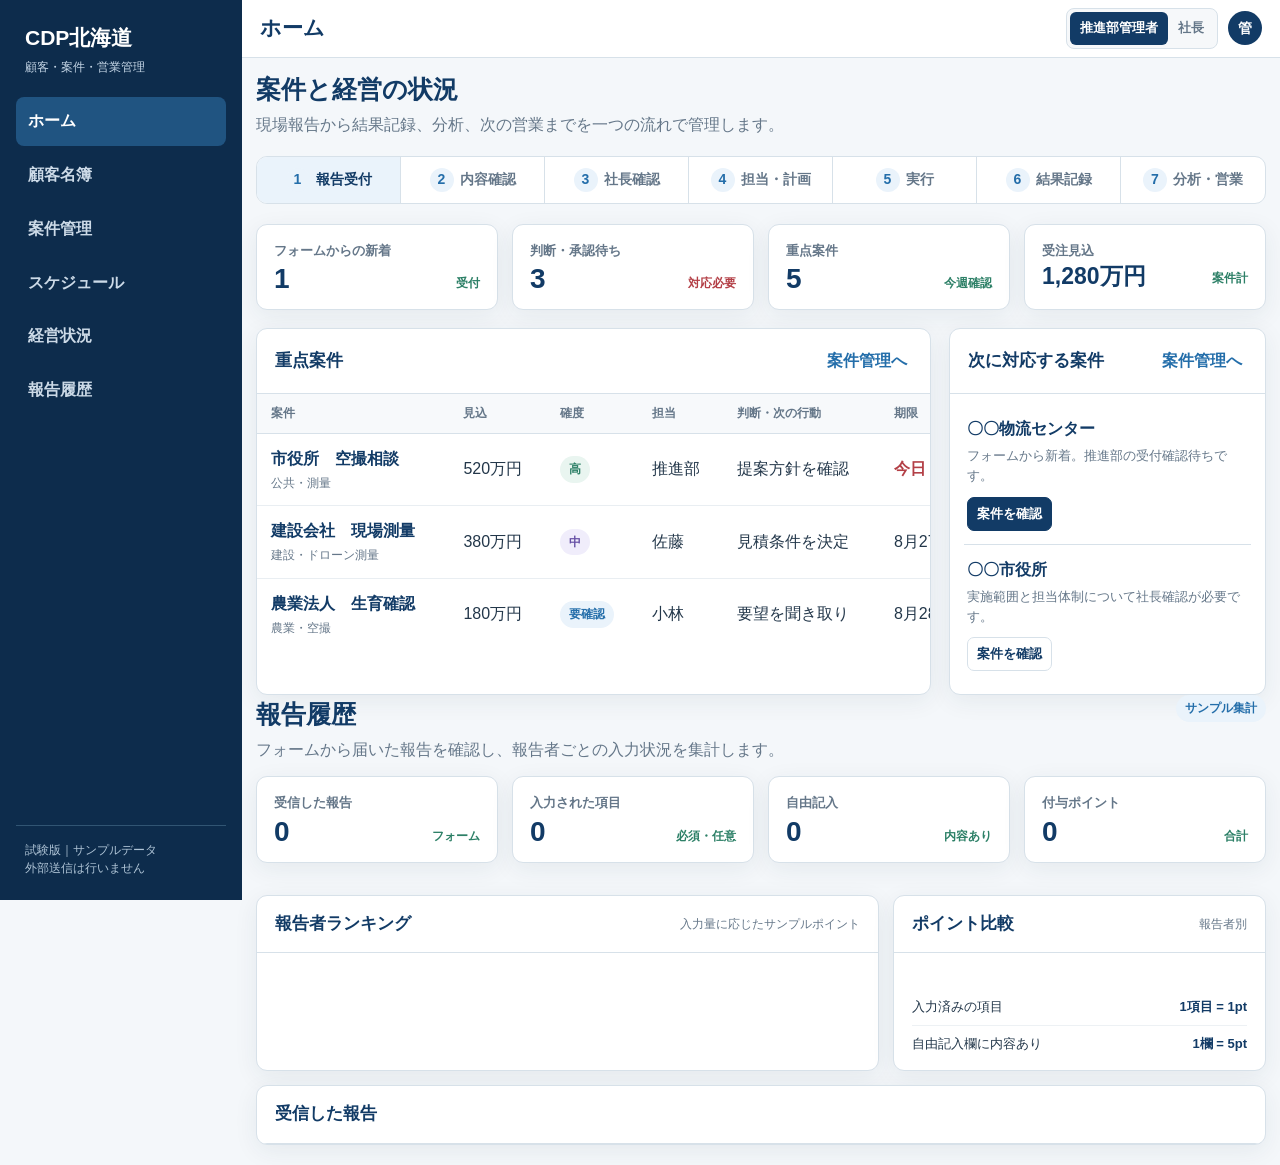
==== index.html @ beda1d7e "報告履歴にランキンググラフを追加" ====
<!doctype html>
<html lang="ja">
<head>
<meta charset="utf-8">
<meta name="viewport" content="width=device-width,initial-scale=1">
<title>CDP北海道｜顧客・案件管理</title>
<style>
:root{--navy:#123b66;--navy2:#0d2c4c;--blue:#246eaa;--blue-pale:#eaf3fb;--green:#2d8067;--green-pale:#e9f5f0;--gold:#a97919;--gold-pale:#fff6df;--red:#b33f46;--red-pale:#fff0f1;--ink:#23374a;--muted:#657789;--line:#d7e1e9;--bg:#f4f7fa;--white:#fff;--shadow:0 6px 24px rgba(25,53,77,.07)}
*{box-sizing:border-box}html{scroll-behavior:smooth}body{margin:0;background:var(--bg);color:var(--ink);font-family:"Yu Gothic UI","Yu Gothic",Meiryo,sans-serif;font-size:16px;line-height:1.55}button,input,textarea,select{font:inherit}button{cursor:pointer}
.app{min-height:100vh;display:grid;grid-template-columns:242px 1fr}.sidebar{background:var(--navy2);color:#fff;padding:22px 16px;display:flex;flex-direction:column;position:sticky;top:0;height:100vh}.logo{font-size:21px;font-weight:800;padding:0 9px 3px}.logo-sub{font-size:12px;color:#c7d8e8;padding:0 9px 21px}.side-action{border:0;background:#fff;color:var(--navy);border-radius:9px;padding:12px 10px;font-weight:800;margin-bottom:18px}.side-action:hover{background:#e9f3fb}.menu{display:grid;gap:5px}.menu button{border:0;background:transparent;color:#ccdae7;text-align:left;border-radius:8px;padding:12px 12px;font-weight:700}.menu button:hover,.menu button.active{background:#205481;color:#fff}.menu .count{float:right;background:#fff;color:var(--navy);border-radius:20px;min-width:23px;padding:1px 7px;text-align:center;font-size:12px}.side-foot{margin-top:auto;border-top:1px solid #315573;padding:15px 9px 0;color:#afc4d6;font-size:12px}
.main{min-width:0}.topbar{height:70px;background:#fff;border-bottom:1px solid var(--line);display:flex;align-items:center;justify-content:space-between;padding:0 28px;position:sticky;top:0;z-index:5}.top-title{font-size:21px;font-weight:800;color:var(--navy)}.user{display:flex;align-items:center;gap:10px;color:var(--muted);font-size:14px}.role-switch{display:flex;border:1px solid var(--line);border-radius:8px;padding:3px;background:#f6f8fa}.role-switch button{border:0;background:transparent;color:var(--muted);border-radius:6px;padding:6px 10px;font-size:13px;font-weight:800}.role-switch button.active{background:var(--navy);color:#fff}.avatar{width:34px;height:34px;border-radius:50%;background:var(--navy);color:#fff;display:grid;place-items:center;font-weight:800}.content{max-width:1320px;margin:0 auto;padding:24px 28px 48px}.screen{display:none}.screen.active{display:block}.lead{display:flex;align-items:flex-start;justify-content:space-between;gap:18px;margin-bottom:18px}.lead h1{margin:0 0 4px;font-size:25px;color:var(--navy)}.lead p{margin:0;color:var(--muted)}
.flow{display:grid;grid-template-columns:repeat(4,1fr);background:#fff;border:1px solid var(--line);border-radius:11px;overflow:hidden;margin-bottom:20px}.flow div{padding:11px 13px;text-align:center;border-right:1px solid var(--line);font-size:14px;font-weight:800;color:var(--muted)}.flow div:last-child{border:0}.flow b{display:inline-grid;place-items:center;width:24px;height:24px;border-radius:50%;background:var(--blue-pale);color:var(--blue);margin-right:6px}.flow .now{background:var(--blue-pale);color:var(--navy)}
.kpis{display:grid;grid-template-columns:repeat(4,1fr);gap:14px;margin-bottom:18px}.kpi{background:#fff;border:1px solid var(--line);border-radius:11px;padding:16px 17px;box-shadow:var(--shadow)}.kpi-label{font-size:13px;color:var(--muted);font-weight:700}.kpi-value{display:flex;align-items:end;justify-content:space-between;margin-top:4px}.kpi strong{font-size:28px;color:var(--navy);line-height:1}.kpi small{font-size:12px;color:var(--green);font-weight:700}.kpi.alert small{color:var(--red)}
.grid-main{display:grid;grid-template-columns:minmax(0,1.7fr) minmax(310px,.8fr);gap:18px}.panel{background:#fff;border:1px solid var(--line);border-radius:11px;box-shadow:var(--shadow);overflow:hidden}.panel-head{padding:15px 18px;border-bottom:1px solid var(--line);display:flex;align-items:center;justify-content:space-between;gap:12px}.panel-head h2{font-size:17px;margin:0;color:var(--navy)}.link-btn{border:0;background:transparent;color:var(--blue);font-weight:800;padding:5px}.table-wrap{overflow:auto}.data-table{width:100%;border-collapse:collapse;min-width:720px}.data-table th{background:#f7f9fb;color:var(--muted);font-size:12px;text-align:left;padding:10px 14px;border-bottom:1px solid var(--line);white-space:nowrap}.data-table td{padding:13px 14px;border-bottom:1px solid #e9eef2;vertical-align:middle}.data-table tr:last-child td{border:0}.data-table tbody tr:hover{background:#f9fbfd}.name{font-weight:800;color:var(--navy)}.subtext{font-size:12px;color:var(--muted);margin-top:2px}.status{display:inline-flex;align-items:center;border-radius:20px;padding:4px 9px;font-size:12px;font-weight:800;white-space:nowrap}.s-new{background:var(--blue-pale);color:var(--blue)}.s-check{background:var(--gold-pale);color:var(--gold)}.s-proposal{background:var(--green-pale);color:var(--green)}.s-quote{background:#f0edfb;color:#6650a5}.s-after{background:var(--green-pale);color:var(--green)}.due{color:var(--red);font-weight:800}
.review-list{padding:10px 14px}.review-card{padding:13px 3px;border-bottom:1px solid var(--line)}.review-card:last-child{border:0}.review-title{font-weight:800;color:var(--navy)}.review-text{font-size:13px;color:var(--muted);margin:4px 0 10px}.review-actions{display:flex;gap:7px;flex-wrap:wrap}.btn{border:1px solid var(--line);background:#fff;color:var(--navy);border-radius:7px;padding:8px 12px;font-weight:800}.btn:hover{background:#f2f6f9}.btn.primary{background:var(--navy);color:#fff;border-color:var(--navy)}.btn.primary:hover{background:#0d2d4e}.btn.green{background:var(--green);color:#fff;border-color:var(--green)}.btn.small{padding:6px 9px;font-size:13px}.btn.danger{color:var(--red);border-color:#e7c5c8}.wide-btn{width:100%;margin-top:12px;padding:12px}
.form-card{max-width:900px;background:#fff;border:1px solid var(--line);border-radius:12px;box-shadow:var(--shadow);padding:22px}.form-grid{display:grid;grid-template-columns:1fr 1fr;gap:16px 18px}.field{min-width:0}.field.full{grid-column:1/-1}.field label{display:block;font-weight:800;color:var(--navy);margin-bottom:6px}.required{font-size:12px;color:var(--red);margin-left:5px}.field input,.field textarea,.field select{width:100%;border:1.5px solid #cbd8e2;border-radius:8px;background:#fff;padding:11px 12px;color:var(--ink)}.field input:focus,.field textarea:focus,.field select:focus{outline:3px solid #dcecf9;border-color:var(--blue)}.field textarea{min-height:115px;resize:vertical}.help{font-size:12px;color:var(--muted);margin-top:4px}.form-actions{display:flex;justify-content:flex-end;gap:10px;border-top:1px solid var(--line);padding-top:18px;margin-top:20px}
.filterbar{display:flex;align-items:center;gap:8px;flex-wrap:wrap;margin-bottom:14px}.filter{border:1px solid var(--line);background:#fff;border-radius:20px;padding:7px 12px;color:var(--muted);font-weight:700}.filter.active{background:var(--navy);border-color:var(--navy);color:#fff}.search{margin-left:auto;min-width:250px;border:1px solid var(--line);border-radius:8px;padding:9px 12px;background:#fff}
.directory-tools{display:grid;grid-template-columns:minmax(260px,1fr) 170px 170px;gap:10px;margin-bottom:14px}.directory-tools input,.directory-tools select{width:100%;border:1px solid var(--line);border-radius:8px;padding:10px 12px;background:#fff;color:var(--ink)}.directory-table{min-width:980px}.customer-link{border:0;background:transparent;color:var(--navy);font-weight:800;padding:0;text-align:left}.customer-link:hover{text-decoration:underline;color:var(--blue)}.rank{display:inline-grid;place-items:center;min-width:34px;border-radius:18px;padding:4px 9px;font-size:12px;font-weight:800}.rank-s{background:#e8eef9;color:#274f8a}.rank-a{background:var(--gold-pale);color:var(--gold)}.rank-b{background:var(--green-pale);color:var(--green)}.rank-dormant{background:var(--red-pale);color:var(--red)}.customer-detail{margin-top:18px}.detail-head{padding:17px 18px;border-bottom:1px solid var(--line);display:flex;align-items:flex-start;justify-content:space-between;gap:16px}.detail-head h2{margin:0;color:var(--navy);font-size:20px}.detail-head p{margin:4px 0 0;color:var(--muted);font-size:13px}.detail-body{padding:18px}.detail-metrics{display:grid;grid-template-columns:repeat(4,1fr);gap:10px;margin-bottom:16px}.detail-metrics[hidden]{display:none!important}.detail-metric{border:1px solid var(--line);border-radius:9px;padding:12px;background:#fbfcfd}.detail-metric span{display:block;color:var(--muted);font-size:12px;font-weight:700}.detail-metric strong{display:block;color:var(--navy);font-size:20px;margin-top:3px}.detail-grid{display:grid;grid-template-columns:1fr 1fr;gap:14px}.info-card{border:1px solid var(--line);border-radius:9px;padding:15px}.info-card h3{font-size:15px;color:var(--navy);margin:0 0 10px}.info-list{display:grid;grid-template-columns:100px 1fr;gap:6px 10px;margin:0;font-size:13px}.info-list dt{color:var(--muted)}.info-list dd{margin:0;font-weight:700}.tag-list{display:flex;gap:6px;flex-wrap:wrap}.tag{display:inline-block;background:var(--blue-pale);color:var(--blue);border-radius:18px;padding:5px 9px;font-size:12px;font-weight:800}.next-proposal{background:var(--gold-pale);border-color:#ecd69b}.next-proposal strong{display:block;color:var(--gold);margin-bottom:5px}.history-list{display:grid;gap:8px}.history-item{display:grid;grid-template-columns:82px 1fr auto;gap:10px;border-bottom:1px solid #e9eef2;padding-bottom:7px;font-size:13px}.history-item:last-child{border:0;padding-bottom:0}.history-item time{color:var(--muted)}.history-item b{color:var(--navy)}.directory-empty{display:none;padding:24px;text-align:center;color:var(--muted)}
.review-page{display:grid;gap:14px;max-width:1000px}.approval{background:#fff;border:1px solid var(--line);border-radius:11px;box-shadow:var(--shadow);padding:18px;display:grid;grid-template-columns:1fr auto;gap:14px}.approval h3{margin:0;color:var(--navy);font-size:18px}.approval dl{display:grid;grid-template-columns:100px 1fr;margin:12px 0 0;font-size:14px}.approval dt{color:var(--muted);padding:4px 0}.approval dd{margin:0;padding:4px 0}.approval .review-actions{align-self:center;max-width:260px;justify-content:flex-end}
.pipeline{padding:18px}.bar-row{display:grid;grid-template-columns:92px 1fr 90px;align-items:center;gap:12px;margin:12px 0}.bar-label{font-weight:800;color:var(--navy)}.bar-track{height:14px;border-radius:8px;background:#e9eef2;overflow:hidden}.bar-fill{height:100%;border-radius:8px;background:var(--blue)}.bar-fill.green{background:var(--green)}.bar-fill.gold{background:var(--gold)}.bar-value{text-align:right;font-weight:800;color:var(--navy)}.decision-note{background:var(--gold-pale);border-left:5px solid var(--gold);padding:13px 15px;margin-bottom:14px;border-radius:7px}.empty{padding:32px;text-align:center;color:var(--muted)}.toast{position:fixed;left:50%;bottom:26px;transform:translateX(-50%);background:var(--navy2);color:#fff;padding:11px 18px;border-radius:8px;box-shadow:0 8px 25px #0003;display:none;z-index:20}.toast.show{display:block}.mobile-head{display:none}
@media(max-width:980px){.app{display:block;min-height:100vh}.sidebar{position:static;height:auto;min-height:0;padding:12px 14px;display:block}.logo{padding:0 3px 8px}.logo-sub,.side-foot{display:none}.sidebar .side-action{display:none}.menu{grid-template-columns:repeat(7,1fr);gap:4px}.menu button{text-align:center;padding:9px 4px;font-size:13px}.menu .count{display:none}.topbar{top:0}.grid-main{grid-template-columns:1fr}.kpis{grid-template-columns:repeat(2,1fr)}.approval{grid-template-columns:1fr}.approval .review-actions{justify-content:flex-start;max-width:none}.directory-tools{grid-template-columns:1fr 150px 150px}.detail-grid{grid-template-columns:1fr}.detail-metrics{grid-template-columns:repeat(2,1fr)}}
@media(max-width:640px){body{font-size:15px}.topbar{height:58px;padding:0 14px}.top-title{font-size:18px}.user span{display:none}.content{padding:16px 12px 34px}.lead{display:block}.lead h1{font-size:22px}.lead .btn{margin-top:10px}.flow{grid-template-columns:repeat(2,1fr)}.flow div:nth-child(2){border-right:0}.flow div:nth-child(-n+2){border-bottom:1px solid var(--line)}.kpis{gap:9px}.kpi{padding:13px}.kpi strong{font-size:23px}.form-grid{grid-template-columns:1fr}.field.full{grid-column:auto}.form-card{padding:16px}.form-actions{justify-content:stretch}.form-actions .btn{flex:1}.filterbar{align-items:stretch}.search{margin-left:0;min-width:100%;order:-1}.menu{grid-template-columns:repeat(3,1fr);padding-bottom:3px}.menu-label{font-size:0}.menu-label::after{content:attr(data-short);font-size:13px}.approval dl{grid-template-columns:82px 1fr}.review-actions .btn{flex:1}.panel-head{padding:13px}.hide-mobile{display:none}.directory-tools{grid-template-columns:1fr}.detail-metrics{grid-template-columns:1fr 1fr}.detail-head{display:block}.detail-head .rank{margin-top:9px}.history-item{grid-template-columns:72px 1fr}.history-item b{grid-column:2}.info-list{grid-template-columns:82px 1fr}}
.detail-scope{margin:0 0 14px;padding:10px 12px;border-radius:8px;background:var(--blue-pale);color:var(--navy);font-size:13px;font-weight:700}.info-card.full{grid-column:1/-1}.service-sales{display:grid;grid-template-columns:repeat(4,1fr);gap:8px}.service-sale{border:1px solid var(--line);border-radius:7px;padding:9px;background:#fbfcfd}.service-sale span{display:block;color:var(--muted);font-size:11px}.service-sale b{display:block;color:var(--navy);margin-top:2px}.plain-list{margin:0;padding-left:20px}.plain-list li{margin:5px 0}.alert-list{display:grid;gap:7px}.alert-item{border-left:4px solid var(--gold);background:var(--gold-pale);padding:8px 10px;border-radius:5px;font-size:13px}.sales-point-list{display:grid;grid-template-columns:repeat(3,minmax(0,1fr));gap:8px}.sales-point{min-width:0;border-left:4px solid var(--blue);border-radius:7px;background:var(--blue-pale);padding:9px 10px}.sales-point span{display:block;color:var(--blue);font-size:11px;font-weight:800;margin-bottom:3px}.sales-point b{display:block;color:var(--navy);font-size:13px;line-height:1.5}.unproposed .tag{background:var(--gold-pale);color:var(--gold)}.coverage-grid{display:grid;gap:11px}.coverage-row{display:grid;grid-template-columns:110px 1fr;gap:10px;align-items:start}.coverage-label{color:var(--navy);font-size:13px;font-weight:800}.coverage-items{display:flex;gap:6px;flex-wrap:wrap}.coverage-items .tag.open{background:#f1f3f5;color:var(--muted)}
.directory-workspace{display:grid;grid-template-columns:350px minmax(0,1fr);gap:16px;align-items:start}.directory-master,.directory-detail{position:sticky;top:86px;max-height:calc(100vh - 110px);overflow:auto}.directory-master{padding:14px}.directory-master .directory-tools{grid-template-columns:1fr;margin:0 0 12px}.customer-list{display:grid;gap:3px}.customer-card{width:100%;display:flex;align-items:center;justify-content:space-between;gap:10px;min-height:40px;border:0;border-bottom:1px solid var(--line);border-radius:5px;background:#fff;padding:7px 9px;text-align:left;color:var(--ink)}.customer-card:hover{background:#f8fbfd}.customer-card.active{border-left:4px solid var(--blue);background:var(--blue-pale);padding:7px 9px 7px 7px}.customer-card-name{min-width:0;overflow:hidden;text-overflow:ellipsis;white-space:nowrap;font-weight:800;color:var(--navy)}.customer-card .rank{flex:none}.directory-pager{position:sticky;bottom:-14px;background:#fff;border-top:1px solid var(--line);margin:10px -14px -14px;padding:10px 14px;display:flex;align-items:center;justify-content:center;gap:9px}.directory-pager button{border:1px solid var(--line);background:#fff;color:var(--navy);border-radius:6px;padding:5px 9px;font-weight:800}.directory-pager button:disabled{opacity:.4;cursor:default}.directory-page-info{font-size:12px;color:var(--muted);font-weight:700;white-space:nowrap}.directory-detail.customer-detail{margin-top:0}.detail-tabs{display:flex;gap:4px;padding:10px 14px;border-bottom:1px solid var(--line);background:#f7f9fb;overflow-x:auto;position:sticky;top:0;z-index:2}.detail-tab{border:1px solid transparent;background:transparent;color:var(--muted);border-radius:7px;padding:7px 10px;font-size:13px;font-weight:800;white-space:nowrap}.detail-tab:hover{background:#fff}.detail-tab.active{background:var(--navy);color:#fff}.detail-panel{display:none}.detail-panel.active{display:block}.back-list{display:none;border:0;background:var(--blue-pale);color:var(--navy);border-radius:7px;padding:8px 11px;font-weight:800;margin:12px 14px 0}
.content{max-width:none;padding:12px 14px 20px}.topbar{height:58px;padding:0 18px}.directory-workspace{grid-template-columns:280px minmax(0,1fr);gap:10px}.directory-master,.directory-detail{top:68px;max-height:calc(100vh - 80px)}.directory-master{padding:10px}.directory-master .directory-tools{gap:6px;margin-bottom:8px}.directory-master .directory-tools input,.directory-master .directory-tools select{padding:8px 9px}.customer-card{min-height:34px;padding:5px 8px}.customer-card.active{padding:5px 8px 5px 6px}.directory-pager{bottom:-10px;margin:8px -10px -10px;padding:7px 10px}.directory-detail .detail-head{padding:10px 14px}.directory-detail .detail-tabs{padding:7px 10px}.directory-detail .detail-body{padding:10px}.directory-detail .detail-metrics{gap:7px;margin-bottom:9px}.directory-detail .detail-metric{padding:8px 10px}.directory-detail .detail-metric strong{font-size:18px}.directory-detail .info-card{padding:11px}.directory-detail .info-card h3{margin-bottom:7px}.directory-detail [data-detail-panel="basic"] .info-list,.directory-detail [data-detail-panel="relations"] .info-list,.directory-detail [data-detail-panel="follow"] .info-list{grid-template-columns:88px minmax(130px,1fr) 88px minmax(130px,1fr);gap:5px 9px}
.case-info-card{margin-top:8px;padding:0!important;overflow:hidden}.case-info-card>h3{margin:0!important;padding:8px 10px;border-bottom:1px solid var(--line);display:flex;align-items:center;gap:7px;flex-wrap:wrap}.case-source{font-size:10px;color:var(--blue);background:var(--blue-pale);border-radius:14px;padding:2px 7px;white-space:nowrap}.case-entry-list{display:grid}.case-entry{padding:9px 10px;border-bottom:1px solid var(--line)}.case-entry:last-child{border-bottom:0}.case-entry-head{display:flex;align-items:center;gap:7px;flex-wrap:wrap;margin-bottom:6px}.case-entry-number{font-weight:800;color:var(--navy);white-space:nowrap}.case-entry-time{margin-left:auto;color:var(--muted);font-size:11px;white-space:nowrap}.case-entry-summary{background:#f7f9fb;border-left:4px solid var(--blue);border-radius:7px;padding:10px 12px;margin-bottom:7px}.case-entry-summary span,.case-field span{display:block;color:var(--muted);font-size:10px;font-weight:700;margin-bottom:2px}.case-entry-summary span{font-size:11px}.case-entry-summary b{display:block;color:var(--navy);font-size:14px;font-weight:500;line-height:1.55}.case-entry-grid{display:grid;grid-template-columns:repeat(auto-fit,minmax(165px,1fr));gap:6px}.case-field{min-width:0;border:1px solid var(--line);border-radius:7px;padding:6px 8px;background:#fff}.case-field b{display:block;font-size:12px;overflow-wrap:anywhere}.case-empty{padding:16px;text-align:center;color:var(--muted);font-size:12px}@media(max-width:640px){.case-entry-grid{grid-template-columns:1fr 1fr}.case-entry-time{width:100%;margin-left:0}.case-entry-summary b{font-size:14px}}
.calendar-page{max-width:1500px}.calendar-page.screen.active{display:flex;flex-direction:column;height:calc(100vh - 90px);min-height:620px}.calendar-page>.lead{flex:none;margin-bottom:8px}.calendar-page>.lead h1{font-size:21px}.calendar-page>.lead p{font-size:12px}.calendar-panel{overflow:hidden;display:flex;flex:1;min-height:0;flex-direction:column}.calendar-toolbar{display:flex;align-items:center;justify-content:space-between;gap:14px;padding:10px 14px;border-bottom:1px solid var(--line);flex:none}.calendar-month-block{display:flex;align-items:baseline;gap:10px;flex-wrap:wrap}.calendar-month-block h2{margin:0;color:var(--navy);font-size:20px}.calendar-month-count{color:var(--muted);font-size:12px;font-weight:700}.calendar-controls{display:flex;gap:7px}.calendar-controls button{border:1px solid var(--line);border-radius:7px;background:#fff;color:var(--navy);padding:6px 10px;font-weight:800}.calendar-controls button:hover{background:var(--blue-pale)}.calendar-scroll{overflow:hidden;display:flex;flex:1;min-height:0;flex-direction:column}.calendar-weekdays,.calendar-grid{display:grid;grid-template-columns:repeat(7,minmax(0,1fr));min-width:0}.calendar-weekdays{flex:none}.calendar-grid{flex:1;min-height:0;grid-template-rows:repeat(6,minmax(0,1fr))}.calendar-weekday{text-align:center;padding:6px 4px;background:#f7f9fb;border-right:1px solid var(--line);color:var(--muted);font-size:12px;font-weight:800}.calendar-weekday:first-child{color:var(--red)}.calendar-weekday:last-child{color:var(--blue)}.calendar-day{min-width:0;min-height:0;overflow:hidden;padding:5px;border-top:1px solid var(--line);border-right:1px solid var(--line);background:#fff}.calendar-day.other-month{background:#f7f9fb}.calendar-day-number{display:grid;place-items:center;width:22px;height:22px;border-radius:50%;color:var(--navy);font-size:11px;font-weight:800;margin-bottom:3px}.calendar-day.other-month .calendar-day-number{color:#a7b2bc}.calendar-day.sunday .calendar-day-number{color:var(--red)}.calendar-day.saturday .calendar-day-number{color:var(--blue)}.calendar-day.today{background:#f4f9fd}.calendar-day.today .calendar-day-number{background:var(--navy);color:#fff}.calendar-event-list{display:grid;gap:2px}.calendar-event{width:100%;min-width:0;border:0;border-radius:5px;padding:3px 5px;text-align:left;font-size:9px;font-weight:700;line-height:1.3;white-space:nowrap;overflow:hidden;text-overflow:ellipsis}.calendar-event.contact{background:var(--blue-pale);color:var(--blue)}.calendar-event.visit{background:var(--green-pale);color:var(--green)}.calendar-event.desired{background:var(--gold-pale);color:var(--gold)}.calendar-event.deadline{background:var(--red-pale);color:var(--red)}button.calendar-event{cursor:pointer}.calendar-more{color:var(--muted);font-size:9px;padding-left:3px}.calendar-legend{display:flex;gap:14px;flex-wrap:wrap;padding:7px 14px;border-top:1px solid var(--line);color:var(--muted);font-size:10px;font-weight:700;flex:none}.calendar-legend span{display:inline-flex;align-items:center;gap:5px}.calendar-legend i{width:8px;height:8px;border-radius:3px}.calendar-legend .contact{background:var(--blue)}.calendar-legend .visit{background:var(--green)}.calendar-legend .desired{background:var(--gold)}.calendar-legend .deadline{background:var(--red)}@media(max-width:640px){.calendar-page.screen.active{height:auto;min-height:0}.calendar-page>.lead p{display:none}.calendar-toolbar{padding:7px;gap:5px}.calendar-month-block h2{font-size:16px}.calendar-month-count{display:none}.calendar-controls{gap:3px}.calendar-controls button{padding:4px 5px;font-size:11px}.calendar-scroll{height:520px;flex:none}.calendar-legend{gap:8px;padding:6px}.calendar-day{padding:3px}.calendar-event{padding:2px 3px;font-size:8px}}
@media(max-width:980px){.service-sales{grid-template-columns:repeat(3,1fr)}}
@media(max-width:1100px){.sales-point-list{grid-template-columns:repeat(2,minmax(0,1fr))}}
@media(max-width:1100px){.directory-workspace{grid-template-columns:300px minmax(0,1fr)}}
@media(max-width:1300px){.directory-detail [data-detail-panel="basic"] .info-list,.directory-detail [data-detail-panel="relations"] .info-list,.directory-detail [data-detail-panel="follow"] .info-list{grid-template-columns:88px 1fr}}
@media(max-width:760px){.directory-workspace{display:block}.directory-master,.directory-detail{position:static;max-height:none;overflow:visible}.directory-workspace .directory-detail{display:none}.directory-workspace.detail-open .directory-master{display:none}.directory-workspace.detail-open .directory-detail{display:block}.back-list{display:inline-flex}.detail-tabs{top:58px}.directory-master{padding:12px}.sales-point-list{grid-template-columns:1fr}}
@media(max-width:640px){.service-sales{grid-template-columns:repeat(2,1fr)}.info-card.full{grid-column:auto}.coverage-row{grid-template-columns:1fr;gap:5px}}
.customer-card[hidden]{display:none!important}
.flow{grid-template-columns:repeat(7,minmax(112px,1fr));overflow-x:auto}.flow div{min-width:112px;white-space:nowrap}
.workflow-overview{display:grid;grid-template-columns:repeat(7,minmax(150px,1fr));gap:7px;margin:0 0 14px;overflow-x:auto;padding-bottom:2px}.workflow-stage{display:flex;flex-direction:column;min-width:150px;min-height:96px;border:1px solid var(--line);border-radius:9px;background:#fff;color:var(--muted);padding:10px;text-align:left;box-shadow:0 3px 12px rgba(25,53,77,.04)}.workflow-stage:hover{background:#f8fbfd}.workflow-stage.active{background:var(--navy);border-color:var(--navy);color:#fff}.workflow-stage-number{display:block;font-size:19px;font-weight:900;line-height:1.1}.workflow-stage-label{display:block;font-size:12px;font-weight:800;margin-top:3px;white-space:nowrap}.workflow-toolbar{display:flex;align-items:center;gap:8px;flex-wrap:wrap;margin-bottom:10px}.workflow-toolbar .search{margin-left:auto}.workflow-all{border:1px solid var(--line);background:#fff;border-radius:20px;padding:7px 12px;color:var(--navy);font-weight:800;white-space:nowrap}.workflow-all.active{background:var(--navy);border-color:var(--navy);color:#fff}.workflow-table{min-width:860px}.workflow-table tbody tr{cursor:pointer}.workflow-table tbody tr.selected{background:var(--blue-pale)}.workflow-table tbody tr:focus{outline:3px solid #b8d9f1;outline-offset:-3px}.stage-chip{display:inline-flex;align-items:center;border-radius:18px;padding:4px 9px;font-size:12px;font-weight:800;white-space:nowrap}.stage-intake,.stage-triage{background:var(--blue-pale);color:var(--blue)}.stage-president{background:var(--gold-pale);color:var(--gold)}.stage-planning{background:#f0edfb;color:#6650a5}.stage-execution{background:var(--green-pale);color:var(--green)}.stage-result{background:var(--red-pale);color:var(--red)}.stage-analysis{background:#e9f0f6;color:var(--navy)}.workflow-detail{margin-top:14px;overflow:visible}.workflow-detail-head{display:flex;align-items:flex-start;justify-content:space-between;gap:16px;padding:16px 18px;border-bottom:1px solid var(--line)}.workflow-detail-title{min-width:0}.workflow-detail-title h2{font-size:20px;margin:3px 0 2px;color:var(--navy)}.workflow-detail-title p{margin:0;color:var(--muted);font-size:12px}.workflow-case-number{color:var(--blue);font-size:11px;font-weight:800}.workflow-owner{display:grid;grid-template-columns:auto auto;gap:2px 8px;align-items:center;border-left:1px solid var(--line);padding-left:16px;white-space:nowrap}.workflow-owner span{color:var(--muted);font-size:11px}.workflow-owner strong{color:var(--navy);font-size:13px}.workflow-current{display:grid;grid-template-columns:minmax(0,1fr) auto;gap:14px;align-items:center;padding:14px 18px;background:#f7fafc;border-bottom:1px solid var(--line)}.workflow-next-label{display:block;color:var(--blue);font-size:11px;font-weight:800}.workflow-next-action{display:block;color:var(--navy);font-size:17px;line-height:1.45;margin-top:2px}.workflow-next-meta{display:flex;gap:14px;flex-wrap:wrap;color:var(--muted);font-size:12px;margin-top:4px}.workflow-progress{display:grid;grid-template-columns:repeat(7,minmax(95px,1fr));overflow-x:auto;padding:14px 18px 15px;border-bottom:1px solid var(--line)}.workflow-progress-step{min-width:95px;position:relative;text-align:center;color:#9aa8b5;font-size:10px;font-weight:800;padding-top:27px;white-space:nowrap}.workflow-progress-step:before{content:'';position:absolute;top:9px;left:0;right:0;height:3px;background:#dfe6ec}.workflow-progress-step:first-child:before{left:50%}.workflow-progress-step:last-child:before{right:50%}.workflow-progress-step:after{content:'';position:absolute;top:2px;left:50%;transform:translateX(-50%);width:17px;height:17px;border:3px solid #dfe6ec;background:#fff;border-radius:50%}.workflow-progress-step.done{color:var(--green)}.workflow-progress-step.done:before{background:var(--green)}.workflow-progress-step.done:after{border-color:var(--green);background:var(--green)}.workflow-progress-step.current{color:var(--navy)}.workflow-progress-step.current:after{border-color:var(--blue);background:#fff;box-shadow:0 0 0 4px var(--blue-pale)}.workflow-cards{display:grid;grid-template-columns:repeat(2,minmax(0,1fr));gap:10px;padding:12px}.workflow-cards.intake-only{grid-template-columns:minmax(0,1fr)}.workflow-card{min-width:0;border:1px solid var(--line);border-radius:9px;padding:12px;background:#fff}.workflow-card[hidden]{display:none!important}.workflow-card h3{font-size:14px;color:var(--navy);margin:0 0 8px;display:flex;align-items:center;justify-content:space-between;gap:8px}.workflow-card-sub{font-size:10px;color:var(--muted);font-weight:700}.workflow-summary-text{margin:0 0 9px;font-size:13px;line-height:1.6}.workflow-facts{display:grid;grid-template-columns:88px minmax(0,1fr);gap:4px 8px;margin:0;font-size:12px}.workflow-facts dt{color:var(--muted)}.workflow-facts dd{margin:0;font-weight:700;overflow-wrap:anywhere}.activity-list{display:grid;gap:6px;max-height:142px;overflow:auto;margin-bottom:8px}.activity-item{display:grid;grid-template-columns:74px minmax(0,1fr);gap:7px;font-size:11px;border-left:3px solid var(--blue);padding:5px 7px;background:#f7fafc;border-radius:4px}.activity-item time{color:var(--muted);white-space:nowrap}.activity-entry{display:grid;grid-template-columns:minmax(0,1fr) auto;gap:6px}.activity-entry input{min-width:0;border:1px solid var(--line);border-radius:7px;padding:7px 9px;font-size:12px}.decision-row{display:grid;grid-template-columns:94px minmax(0,1fr);gap:7px;padding:7px 0;border-bottom:1px solid #edf1f4;font-size:12px}.decision-row:last-child{border:0}.decision-row span{color:var(--muted)}.decision-row b{color:var(--navy)}.pending-text{color:var(--red)!important}.task-progress{height:7px;border-radius:5px;background:#e7edf1;overflow:hidden;margin-bottom:9px}.task-progress span{display:block;height:100%;background:var(--green)}.task-list{display:grid;gap:5px}.task-item{display:flex;align-items:flex-start;gap:7px;font-size:12px}.task-item input{margin-top:3px;accent-color:var(--green)}.task-item span{min-width:0}.result-grid{display:grid;grid-template-columns:1fr 1fr;gap:8px}.analysis-box{border-radius:7px;padding:8px 9px;background:#f7fafc}.analysis-box.ai{background:var(--blue-pale)}.analysis-box span{display:block;color:var(--muted);font-size:10px;font-weight:800;margin-bottom:2px}.analysis-box b{display:block;color:var(--navy);font-size:12px;line-height:1.5}.workflow-empty{padding:26px;text-align:center;color:var(--muted)}
.workflow-conversation{display:grid;margin:0 0 10px;border-top:1px solid #edf1f4}.workflow-conversation-row{display:grid;grid-template-columns:120px minmax(0,1fr);gap:10px;padding:8px 0;border-bottom:1px solid #edf1f4}.workflow-conversation-row[hidden]{display:none}.workflow-conversation-row span{color:var(--muted);font-size:11px;font-weight:700;line-height:1.5}.workflow-conversation-row p{min-width:0;margin:0;color:var(--ink);font-size:13px;line-height:1.55;white-space:pre-wrap;overflow-wrap:anywhere}.workflow-content-review{display:grid;gap:10px}.content-review-fields{display:grid;gap:9px}.content-review-field{display:grid;gap:4px}.content-review-field span{color:var(--navy);font-size:12px;font-weight:800}.content-review-field textarea{width:100%;min-height:62px;border:1px solid var(--line);border-radius:7px;background:#fbfdff;color:var(--ink);padding:8px 9px;font:inherit;font-size:13px;line-height:1.5;resize:vertical}.content-review-field textarea:focus{outline:3px solid #dcecf9;border-color:var(--blue);background:#fff}.content-review-actions{display:flex;justify-content:flex-end}.content-review-actions .btn{min-height:40px}@media(max-width:1100px){.workflow-cards{grid-template-columns:1fr}}@media(min-width:981px) and (max-width:1100px){.workflow-inline-detail-row .workflow-detail{width:calc(100vw - 323px)}}@media(min-width:1101px) and (max-width:1168px){.workflow-inline-detail-row .workflow-detail{width:calc(100vw - 337px)}}@media(max-width:640px){.workflow-conversation-row{grid-template-columns:1fr;gap:2px}.content-review-actions .btn{width:100%}}
.workflow-stage-summary{display:block;color:var(--navy);font-size:clamp(16px,1.25vw,18px);font-weight:900;line-height:1.3;white-space:nowrap}.workflow-stage-confirm{display:flex;align-items:center;justify-content:center;width:100%;min-height:44px;margin-top:auto;border:1px solid #8fb8d6;border-radius:7px;background:var(--blue-pale);color:var(--blue);padding:9px 8px;font-size:14px;font-weight:900;line-height:1.25;white-space:nowrap;box-shadow:0 2px 7px rgba(36,110,170,.08)}.workflow-stage:hover .workflow-stage-confirm{background:#dcecf8;border-color:#6e9fc3}.workflow-stage.active .workflow-stage-summary{color:#fff}.workflow-stage.active .workflow-stage-confirm{border-color:#fff;background:#fff;color:var(--navy);box-shadow:none}
@media(max-width:980px){.workflow-cards{grid-template-columns:1fr}.workflow-detail-head{align-items:flex-start}.workflow-overview{grid-template-columns:repeat(7,150px)}.workflow-toolbar .search{min-width:220px}}
.workflow-overview{grid-template-columns:repeat(7,minmax(0,1fr));overflow-x:visible}.workflow-stage{min-width:0}
@media(min-width:641px) and (max-width:1280px){.workflow-overview{grid-template-columns:repeat(4,minmax(0,1fr))}}
@media(max-width:640px){.workflow-current{grid-template-columns:1fr}.workflow-current .btn{width:100%}.workflow-detail-head{display:block}.workflow-owner{border-left:0;border-top:1px solid var(--line);padding:9px 0 0;margin-top:9px}.workflow-progress{grid-template-columns:repeat(7,105px);padding-left:10px;padding-right:10px}.workflow-cards{padding:8px}.workflow-toolbar{display:grid;grid-template-columns:auto 1fr}.workflow-toolbar .search{grid-column:1/-1;grid-row:1;margin:0;min-width:0}.result-grid{grid-template-columns:1fr}.activity-entry{grid-template-columns:1fr}.activity-entry .btn{width:100%}.workflow-table{min-width:0}.workflow-table thead{display:none}.workflow-table tbody{display:grid}.workflow-table tbody tr{display:grid;grid-template-columns:repeat(3,minmax(0,1fr));padding:9px 8px;border-bottom:1px solid var(--line)}.workflow-table tbody tr:last-child{border-bottom:0}.workflow-table td{display:block;border:0;padding:3px 5px;min-width:0;overflow-wrap:anywhere}.workflow-table td:nth-child(1){grid-column:1}.workflow-table td:nth-child(2){grid-column:2/4}.workflow-table td:nth-child(3){grid-column:1/-1;background:#f7f9fb;border-radius:6px;padding:7px 8px;margin:4px 0}.workflow-table td:nth-child(4):before,.workflow-table td:nth-child(5):before,.workflow-table td:nth-child(6):before{display:block;color:var(--muted);font-size:9px;font-weight:700}.workflow-table td:nth-child(4):before{content:'担当'}.workflow-table td:nth-child(5):before{content:'期限'}.workflow-table td:nth-child(6):before{content:'見込'}}
.workflow-list-section{border:1px solid #bfd3e3;border-radius:14px;background:#fff;box-shadow:0 8px 24px rgba(18,59,102,.08);overflow:hidden}.workflow-section-head{display:flex;align-items:center;justify-content:space-between;gap:16px;padding:13px 16px;background:linear-gradient(90deg,#e6f1fa 0%,#f5f9fc 100%);border-bottom:1px solid #bfd3e3}.workflow-section-title{display:flex;align-items:center;gap:10px;min-width:0}.workflow-section-icon{display:grid;place-items:center;flex:none;width:34px;height:34px;border-radius:9px;background:var(--blue);color:#fff;font-size:17px;font-weight:900}.workflow-section-head h2{margin:0;color:var(--navy);font-size:17px;white-space:nowrap}.workflow-section-head p{margin:1px 0 0;color:var(--muted);font-size:11px}.workflow-result-count{flex:none;border:1px solid #b9d0e2;border-radius:18px;background:#fff;color:var(--navy);padding:5px 11px;font-size:12px;font-weight:800;white-space:nowrap}.workflow-list-body{padding:13px;background:#fff}.workflow-list-body .workflow-overview{margin-bottom:12px}.workflow-list-body .workflow-toolbar{margin-bottom:10px;padding:8px;border:1px solid #d9e4ec;border-radius:9px;background:#f7fafc}.workflow-table-frame{overflow:hidden;border:1px solid #c7d7e3;border-radius:10px;background:#eef3f7}.workflow-table-frame .table-wrap{overflow:auto}.workflow-table{border-collapse:separate;border-spacing:0 6px;padding:0 8px 8px;background:#eef3f7}.workflow-table th{background:#eef3f7;border-bottom:0;padding-top:9px;padding-bottom:5px}.workflow-table tbody tr td{background:#fff;border-top:1px solid #d9e3ea;border-bottom:1px solid #d9e3ea;transition:background .16s,border-color .16s,box-shadow .16s}.workflow-table tbody tr td:first-child{border-left:4px solid #b8c9d6;border-radius:8px 0 0 8px}.workflow-table tbody tr td:last-child{border-right:1px solid #d9e3ea;border-radius:0 8px 8px 0}.workflow-table tbody tr:nth-child(even):not(.selected) td{background:#fafcfe}.workflow-table tbody tr:hover td{background:#f2f8fc;border-color:#a9c5da}.workflow-table tbody tr.selected td{background:#e4f1fb;border-top-color:#79acd1;border-bottom-color:#79acd1}.workflow-table tbody tr.selected td:first-child{border-left:6px solid var(--blue)}.workflow-table tbody tr.selected td:last-child{border-right-color:#79acd1}.workflow-stage-cell{white-space:nowrap}.workflow-stage-status{display:flex;align-items:center;gap:5px;flex-wrap:wrap}.workflow-selected-mark{display:inline-flex;align-items:center;gap:3px;border-radius:12px;background:var(--navy);color:#fff;padding:3px 7px;font-size:10px;font-weight:900;white-space:nowrap}.workflow-selected-mark:before{content:'\2713';font-size:11px}.workflow-detail{margin-top:18px;border:2px solid #174b78;border-radius:14px;box-shadow:0 10px 28px rgba(18,59,102,.12);overflow:hidden}.workflow-detail-banner{display:flex;align-items:center;justify-content:space-between;gap:12px;padding:8px 15px;background:var(--navy);color:#fff}.workflow-detail-banner-title{display:flex;align-items:center;gap:9px;min-width:0}.workflow-detail-step{display:grid;place-items:center;flex:none;width:25px;height:25px;border-radius:7px;background:#fff;color:var(--navy);font-size:13px;font-weight:900}.workflow-detail-banner strong{font-size:14px;white-space:nowrap}.workflow-detail-stage{display:inline-flex;align-items:center;border:1px solid rgba(255,255,255,.55);border-radius:16px;background:#fff;color:var(--navy);padding:3px 10px;font-size:11px;font-weight:900;white-space:nowrap}.workflow-detail-head{background:#fff}.workflow-current{border-top:1px solid #d8e4ed;background:#f0f6fa}
@media(max-width:640px){.workflow-section-head{align-items:flex-start;padding:11px 12px}.workflow-section-head p{line-height:1.45}.workflow-list-body{padding:8px}.workflow-list-body .workflow-overview{grid-template-columns:repeat(2,minmax(0,1fr));overflow-x:visible;margin-bottom:9px}.workflow-list-body .workflow-stage{min-width:0}.workflow-list-body .workflow-stage:last-child{grid-column:1/-1}.workflow-list-body .workflow-toolbar{padding:7px}.workflow-table-frame{border:0;background:transparent;overflow:visible}.workflow-table{padding:0;background:transparent}.workflow-table tbody{gap:9px}.workflow-table tbody tr{border:1px solid #c8d7e2;border-left:5px solid #a8bdcc;border-radius:10px;background:#fff;padding:9px 8px;box-shadow:0 3px 10px rgba(18,59,102,.06)}.workflow-table tbody tr:last-child{border-bottom:1px solid #c8d7e2}.workflow-table tbody tr.selected{border:2px solid var(--blue);border-left-width:6px;background:#eaf4fb;box-shadow:0 5px 14px rgba(36,110,170,.16)}.workflow-table tbody tr td,.workflow-table tbody tr.selected td,.workflow-table tbody tr:nth-child(even):not(.selected) td{background:transparent;border:0}.workflow-table tbody tr td:first-child,.workflow-table tbody tr td:last-child,.workflow-table tbody tr.selected td:first-child{border:0;border-radius:0}.workflow-table td:nth-child(3){background:#f4f8fb!important}.workflow-stage-status{align-items:flex-start;flex-direction:column}.workflow-detail{margin-top:14px}.workflow-detail-banner{padding:8px 11px}.workflow-detail-banner strong{font-size:13px}}
.workflow-detail-banner-title{flex:1;overflow:hidden}.workflow-detail-case-inline{min-width:0;overflow:hidden;text-overflow:ellipsis;white-space:nowrap;color:#dbe9f5;font-size:13px;font-weight:700}.workflow-detail-banner-actions{display:flex;align-items:center;gap:8px;flex:none}.workflow-detail-toggle{display:inline-flex;align-items:center;justify-content:center;min-width:72px;min-height:36px;border:1px solid #fff;border-radius:7px;background:#fff;color:var(--navy);padding:7px 13px;font-size:13px;font-weight:900;line-height:1;white-space:nowrap}.workflow-detail-toggle:hover{background:var(--blue-pale)}.workflow-detail-toggle:focus-visible{outline:3px solid #a9d4f2;outline-offset:2px}.workflow-detail-body[hidden]{display:none!important}.workflow-detail-footer{display:flex;justify-content:flex-end;padding:0 12px 12px;background:#fff}.workflow-detail-footer .btn{min-width:110px}
@media(max-width:640px){.workflow-detail-banner-title>strong,.workflow-detail-stage{display:none}.workflow-detail-case-inline{font-size:13px}.workflow-detail-toggle{min-width:64px;padding:7px 11px}}
.workflow-table tbody tr.workflow-inline-detail-row{cursor:default}
.workflow-row-toggle{display:inline-flex;align-items:center;justify-content:center;min-width:48px;min-height:28px;border:1px solid #8fb8d6;border-radius:14px;background:#fff;color:var(--blue);padding:4px 9px;font-size:11px;font-weight:900;line-height:1;white-space:nowrap}.workflow-row-toggle:hover{background:var(--blue-pale)}.workflow-row-toggle[aria-expanded="true"]{border-color:var(--navy);background:var(--navy);color:#fff}.workflow-row-toggle:focus-visible{outline:3px solid #a9d4f2;outline-offset:2px}
.workflow-stage-status{display:grid;grid-template-columns:80px 58px;align-items:center;gap:6px}.workflow-row-toggle{width:58px;min-width:58px}.workflow-table tbody tr.selected td:first-child{border-left-width:4px}
@media(max-width:640px){.workflow-table tbody tr:not(.workflow-inline-detail-row){grid-template-columns:148px repeat(2,minmax(0,1fr))}.workflow-row-toggle{min-height:44px}}
.workflow-table tbody tr.workflow-inline-detail-row>td{position:relative;top:-6px;padding:0!important;background:#fff!important;border:2px solid #79acd1!important;border-top:0!important;border-radius:0 0 12px 12px!important;box-shadow:0 10px 22px rgba(18,59,102,.12)}
.workflow-table tbody tr.workflow-inline-detail-row:hover>td{background:#fff!important}
.workflow-inline-detail-row .workflow-detail{margin:0;border:0;border-radius:0 0 10px 10px;box-shadow:none;overflow:hidden}
.workflow-table tbody tr.selected td:first-child{border-radius:8px 0 0 0}
.workflow-table tbody tr.selected td:last-child{border-radius:0 8px 0 0}
@media(max-width:640px){.workflow-table-frame .table-wrap{overflow:visible}.workflow-table{display:block;width:100%;min-width:0}.workflow-table tbody{display:block;width:100%;min-width:0}.workflow-table tbody tr{width:100%;max-width:100%;min-width:0;margin-bottom:9px}.workflow-table tbody tr.selected{margin-bottom:0;border-radius:10px 10px 0 0}.workflow-table tbody tr.workflow-inline-detail-row{display:block;margin:0 0 9px;padding:0;border:0!important;border-radius:0;background:transparent;box-shadow:none}.workflow-table tbody tr.workflow-inline-detail-row>td{display:block;position:static;grid-column:1/-1!important;width:100%;min-width:0;padding:0!important;background:#fff!important;border:2px solid var(--blue)!important;border-top:0!important;border-radius:0 0 10px 10px!important}.workflow-inline-detail-row .workflow-detail{width:100%;max-width:100%;min-width:0;margin:0;border-radius:0 0 8px 8px}}
@media(max-width:980px){.menu{grid-template-columns:repeat(5,minmax(0,1fr))}}
@media(max-width:640px){.menu{grid-template-columns:repeat(3,minmax(0,1fr))}}
.workflow-detail-toggle[hidden]{display:none!important}
@media(min-width:641px) and (max-width:1150px){.workflow-table th:first-child{width:172px}}
.workflow-cards{align-items:start}
.report-page{display:grid;gap:14px;max-width:1200px}.report-page .lead{margin-bottom:0}.report-grid{display:grid;grid-template-columns:minmax(0,1.25fr) minmax(290px,.75fr);gap:14px}.report-ranking-list{display:grid;gap:0;margin:0;padding:0;list-style:none}.report-ranking-item{display:grid;grid-template-columns:38px minmax(0,1fr) auto;gap:10px;align-items:center;padding:12px 16px;border-bottom:1px solid var(--line)}.report-ranking-item:last-child{border-bottom:0}.report-rank-number{display:grid;place-items:center;width:30px;height:30px;border-radius:50%;background:var(--blue-pale);color:var(--blue);font-size:14px;font-weight:900}.report-ranking-item:nth-child(1) .report-rank-number{background:var(--gold-pale);color:var(--gold)}.report-rank-name{min-width:0;color:var(--navy);font-weight:800}.report-rank-department{display:block;color:var(--muted);font-size:12px;font-weight:600;margin-top:1px}.report-rank-stats{color:var(--muted);font-size:12px;white-space:nowrap}.report-rank-points{color:var(--navy);font-size:17px;font-weight:900;white-space:nowrap}.report-rule-list{display:grid;gap:8px;margin:0;padding:14px 18px 16px;list-style:none}.report-rule-list li{display:flex;justify-content:space-between;gap:10px;border-bottom:1px solid #edf1f4;padding-bottom:8px;color:var(--ink);font-size:13px}.report-rule-list li:last-child{border-bottom:0;padding-bottom:0}.report-rule-list b{color:var(--navy);white-space:nowrap}.report-history-list{display:grid}.report-history-row{display:grid;grid-template-columns:128px minmax(0,1.5fr) minmax(86px,.7fr) minmax(94px,.7fr) 92px;gap:12px;align-items:center;padding:12px 16px;border-bottom:1px solid var(--line)}.report-history-row:last-child{border-bottom:0}.report-history-date{color:var(--muted);font-size:12px;white-space:nowrap}.report-history-title{min-width:0}.report-history-title strong{display:block;color:var(--navy);font-size:14px;overflow:hidden;text-overflow:ellipsis;white-space:nowrap}.report-history-title span{display:block;color:var(--muted);font-size:12px;overflow:hidden;text-overflow:ellipsis;white-space:nowrap}.report-history-value{font-size:13px;color:var(--ink);white-space:nowrap}.report-history-value b{color:var(--navy)}.report-history-points{justify-self:end;border-radius:18px;background:var(--green-pale);color:var(--green);padding:4px 9px;font-size:12px;font-weight:900;white-space:nowrap}@media(max-width:980px){.report-grid{grid-template-columns:1fr}}@media(max-width:640px){.report-ranking-item{grid-template-columns:34px minmax(0,1fr);padding:11px 12px}.report-rank-stats{grid-column:2;white-space:normal}.report-rank-points{grid-column:2;justify-self:start;margin-top:-7px}.report-history-row{grid-template-columns:minmax(0,1fr) auto;gap:5px 10px;padding:11px 12px}.report-history-date{grid-column:1}.report-history-points{grid-column:2;grid-row:1/3;align-self:start}.report-history-title{grid-column:1}.report-history-value{font-size:12px}.report-history-value:nth-of-type(3){grid-column:1}.report-history-value:nth-of-type(4){grid-column:2;justify-self:start}}
.report-ranking-chart{display:grid;gap:14px;padding:18px 18px 12px}.report-chart-row{display:grid;grid-template-columns:72px minmax(0,1fr) 46px;align-items:center;gap:9px}.report-chart-name{color:var(--navy);font-size:13px;font-weight:800;white-space:nowrap}.report-chart-track{height:18px;border-radius:9px;background:#e8eef3;overflow:hidden}.report-chart-bar{display:block;height:100%;border-radius:9px;background:var(--blue);min-width:4px}.report-chart-row:nth-child(2) .report-chart-bar{background:#4c87b8}.report-chart-row:nth-child(3) .report-chart-bar{background:#76a9cd}.report-chart-row:nth-child(4) .report-chart-bar{background:#a8c9df}.report-chart-points{color:var(--navy);font-size:13px;font-weight:900;text-align:right;white-space:nowrap}@media(max-width:640px){.report-ranking-chart{padding:14px 12px 8px}.report-chart-row{grid-template-columns:58px minmax(0,1fr) 42px;gap:7px}.report-chart-name,.report-chart-points{font-size:12px}}
</style>
</head>
<body>
<div class="app">
<aside class="sidebar">
  <div class="logo">CDP北海道</div><div class="logo-sub">顧客・案件・営業管理</div>
  <nav class="menu" aria-label="主メニュー">
    <button class="active" data-screen="home"><span class="menu-label" data-short="ホーム">ホーム</span></button>
    <button data-screen="directory"><span class="menu-label" data-short="名簿">顧客名簿</span></button>
    <button data-screen="cases"><span class="menu-label" data-short="案件">案件管理</span></button>
    <button data-screen="schedule"><span class="menu-label" data-short="予定">スケジュール</span></button>
    <button data-screen="management"><span class="menu-label" data-short="経営">経営状況</span></button>
    <button data-screen="reports"><span class="menu-label" data-short="履歴">報告履歴</span></button>
  </nav>
  <div class="side-foot">試験版｜サンプルデータ<br>外部送信は行いません</div>
</aside>
<div class="main">
  <header class="topbar"><div class="top-title" id="topTitle">ホーム</div><div class="user"><div class="role-switch" aria-label="表示対象"><button class="active" data-role="manager">推進部管理者</button><button data-role="president">社長</button></div><div class="avatar" id="roleAvatar">管</div></div></header>
  <main class="content">
    <section id="home" class="screen active">
      <div class="lead"><div><h1 id="homeHeading">案件と経営の状況</h1><p id="homeIntro">現場報告から結果記録、分析、次の営業までを一つの流れで管理します。</p></div></div>
      <div class="flow"><div class="now"><b>1</b>報告受付</div><div><b>2</b>内容確認</div><div><b>3</b>社長確認</div><div><b>4</b>担当・計画</div><div><b>5</b>実行</div><div><b>6</b>結果記録</div><div><b>7</b>分析・営業</div></div>
      <div class="kpis">
        <div class="kpi"><div class="kpi-label">フォームからの新着</div><div class="kpi-value"><strong id="kpiNewCount">1</strong><small>受付</small></div></div>
        <div class="kpi alert"><div class="kpi-label">判断・承認待ち</div><div class="kpi-value"><strong id="kpiReviewCount">2</strong><small>対応必要</small></div></div>
        <div class="kpi"><div class="kpi-label">重点案件</div><div class="kpi-value"><strong>5</strong><small>今週確認</small></div></div>
        <div class="kpi"><div class="kpi-label">受注見込</div><div class="kpi-value"><strong style="font-size:23px">1,280万円</strong><small>案件計</small></div></div>
      </div>
      <div class="grid-main">
        <section class="panel"><div class="panel-head"><h2>重点案件</h2><button class="link-btn" data-go="cases">案件管理へ</button></div><div class="table-wrap"><table class="data-table"><thead><tr><th>案件</th><th>見込</th><th>確度</th><th>担当</th><th>判断・次の行動</th><th>期限</th></tr></thead><tbody>
          <tr><td><div class="name">市役所　空撮相談</div><div class="subtext">公共・測量</div></td><td>520万円</td><td><span class="status s-proposal">高</span></td><td>推進部</td><td>提案方針を確認</td><td class="due">今日</td></tr>
          <tr><td><div class="name">建設会社　現場測量</div><div class="subtext">建設・ドローン測量</div></td><td>380万円</td><td><span class="status s-quote">中</span></td><td>佐藤</td><td>見積条件を決定</td><td>8月27日</td></tr>
          <tr><td><div class="name">農業法人　生育確認</div><div class="subtext">農業・空撮</div></td><td>180万円</td><td><span class="status s-new">要確認</span></td><td>小林</td><td>要望を聞き取り</td><td>8月28日</td></tr>
        </tbody></table></div></section>
        <section class="panel"><div class="panel-head"><h2 id="homeDecisionTitle">次に対応する案件</h2><button class="link-btn" data-go="cases">案件管理へ</button></div><div class="review-list" id="homeReviewList">
          <article class="review-card"><div class="review-title">〇〇物流センター</div><div class="review-text">フォームから新着。推進部の受付確認待ちです。</div><div class="review-actions"><button class="btn primary small" data-open-workflow-case="case-new-warehouse">案件を確認</button></div></article>
          <article class="review-card"><div class="review-title">〇〇市役所</div><div class="review-text">実施範囲と担当体制について社長確認が必要です。</div><div class="review-actions"><button class="btn small" data-open-workflow-case="case-city">案件を確認</button></div></article>
        </div></section>
      </div>
    </section>

    <section id="cases" class="screen">
      <div class="lead"><div><h1>案件管理</h1><p>受付から結果・営業活用まで、現在地と次の行動を案件ごとに確認します。</p></div></div>
      <section class="workflow-list-section" aria-label="案件">
        <div class="workflow-list-body">
          <div class="workflow-overview" id="workflowOverview" aria-label="案件の進行段階"></div>
          <div class="workflow-toolbar"><button type="button" class="workflow-all active" id="workflowAll">全案件</button><strong class="workflow-result-count" id="workflowResultCount" aria-live="polite"></strong><input class="search" id="caseSearch" placeholder="会社名・案件名・担当者で検索" aria-label="案件検索"></div>
          <div class="workflow-table-frame"><div class="table-wrap"><table class="data-table workflow-table"><thead><tr><th>現在地</th><th>案件・会社</th><th>次にすること</th><th>担当</th><th>期限</th><th>見込</th></tr></thead><tbody id="caseTableBody"></tbody></table></div><div class="workflow-empty" id="workflowEmpty" hidden>条件に一致する案件はありません。</div></div>
        </div>
      </section>
      <div id="workflowDetailParking" hidden>
      <section class="panel workflow-detail" id="workflowDetail" hidden>
        <div class="workflow-detail-banner"><div class="workflow-detail-banner-title"><strong>案件詳細</strong><span class="workflow-detail-case-inline" id="workflowDetailCaseInline" aria-live="polite"></span></div><div class="workflow-detail-banner-actions"><span class="workflow-detail-stage" id="workflowSelectedStage"></span><button type="button" class="workflow-detail-toggle" id="workflowDetailToggle" aria-expanded="true" aria-controls="workflowDetailBody" hidden>閉じる</button></div></div>
        <div class="workflow-detail-body" id="workflowDetailBody" hidden>
          <div class="workflow-detail-head"><div class="workflow-detail-title"><span class="workflow-case-number" id="workflowCaseNumber"></span><h2 id="workflowCaseTitle"></h2><p id="workflowCaseCompany"></p></div><div class="workflow-owner"><span>管理担当</span><strong>推進部</strong><span>案件担当</span><strong id="workflowOwner"></strong></div></div>
          <div class="workflow-current"><div><span class="workflow-next-label">今やること</span><strong class="workflow-next-action" id="workflowNextAction"></strong><div class="workflow-next-meta"><span id="workflowStageLabel"></span><span id="workflowDeadline"></span><span id="workflowUpdated"></span></div></div><button type="button" class="btn primary" id="workflowAdvance"></button></div>
          <div class="workflow-progress" id="workflowProgress" aria-label="選択中案件の進行状況"></div>
          <div class="workflow-cards" id="workflowCards">
            <article class="workflow-card"><h3>受付・報告者とのやり取り <span class="workflow-card-sub">フォーム・連絡履歴</span></h3><div class="workflow-conversation" aria-label="フォームで報告された会話内容"><div class="workflow-conversation-row" id="workflowConversationTriggerRow"><span>会話のきっかけ</span><p id="workflowConversationTrigger"></p></div><div class="workflow-conversation-row"><span>概要</span><p id="workflowSummary"></p></div><div class="workflow-conversation-row" id="workflowCustomerNeedsReactionRow"><span>相手の要望・反応</span><p id="workflowCustomerNeedsReaction"></p></div><div class="workflow-conversation-row" id="workflowOurResponseProposalRow"><span>こちらの返答・提案</span><p id="workflowOurResponseProposal"></p></div></div><dl class="workflow-facts"><dt>報告者</dt><dd id="workflowReporter"></dd><dt>受付日時</dt><dd id="workflowSubmitted"></dd><dt>先方担当者</dt><dd id="workflowContact"></dd><dt>売上見込</dt><dd id="workflowAmount"></dd></dl><div class="activity-list" id="workflowActivities"></div><div class="activity-entry"><input id="workflowActivityInput" placeholder="報告者への質問・回答・打合せ内容を記録" aria-label="やり取り内容"><button type="button" class="btn small" id="workflowAddActivity">記録</button></div></article>
            <article class="workflow-card" data-after-intake><h3><span id="workflowDecisionTitle">検討・社長判断</span> <span class="workflow-card-sub" id="workflowDecisionSubtitle">方針と判断理由</span></h3><div class="workflow-content-review" id="workflowContentReview" hidden><div class="content-review-fields"><label class="content-review-field"><span>推進部の印象</span><textarea id="contentReviewImpression" maxlength="1000" placeholder="案件の可能性・気になる点を記録"></textarea></label><label class="content-review-field"><span>報告者からの希望</span><textarea id="contentReviewReporterRequest" maxlength="1000" placeholder="確認してほしいこと・対応希望を記録"></textarea></label><label class="content-review-field"><span>補足情報</span><textarea id="contentReviewSupplemental" maxlength="1000" placeholder="対象範囲、時期、予算、現場条件など"></textarea></label><label class="content-review-field"><span>適切そうな担当者と理由</span><textarea id="contentReviewRecommendedOwner" maxlength="1000" placeholder="候補者と、任せる理由を記録"></textarea></label><label class="content-review-field"><span>発展できそうなアイデア</span><textarea id="contentReviewGrowthIdeas" maxlength="1000" placeholder="追加提案・継続契約・横展開の案"></textarea></label><label class="content-review-field"><span>関連する過去事例</span><textarea id="contentReviewPastCases" maxlength="1000" placeholder="案件名・年・参考になる点"></textarea></label><label class="content-review-field"><span>関連する情報</span><textarea id="contentReviewRelatedInfo" maxlength="1000" placeholder="資料、URL、法令、現地情報など"></textarea></label></div><div class="content-review-actions"><button type="button" class="btn primary" id="workflowSaveContentReview">内容確認を保存</button></div></div><div id="workflowDecisionRows"><div class="decision-row"><span>検討状況</span><b id="workflowManagerDecision"></b></div><div class="decision-row"><span>社長判断</span><b id="workflowPresidentDecision"></b></div><div class="decision-row"><span>打合せ</span><b id="workflowMeeting"></b></div><div class="decision-row"><span>判断履歴</span><b id="workflowDecisionHistory"></b></div></div></article>
            <article class="workflow-card" data-after-intake><h3>計画・進捗 <span class="workflow-card-sub" id="workflowProgressText"></span></h3><div class="task-progress"><span id="workflowProgressBar"></span></div><div class="task-list" id="workflowTasks"></div></article>
            <article class="workflow-card" data-after-intake><h3>結果・営業活用 <span class="workflow-card-sub">人とAIを分けて記録</span></h3><div class="decision-row"><span>結果</span><b id="workflowResult"></b></div><div class="decision-row"><span>売上額</span><b id="workflowSales"></b></div><div class="result-grid"><div class="analysis-box"><span>人の分析</span><b id="workflowHumanAnalysis"></b></div><div class="analysis-box ai"><span>AIの提案</span><b id="workflowAiAnalysis"></b></div></div><div class="decision-row"><span>次の営業</span><b id="workflowSalesAction"></b></div></article>
          </div>
        </div>
      </section>
      </div>
    </section>

    <section id="directory" class="screen">
      <div class="directory-workspace" id="directoryWorkspace">
        <section class="panel directory-master" aria-label="顧客一覧">
          <div class="panel-head" style="padding:0 0 12px;border:0"><h2>顧客一覧</h2><span class="subtext" id="directoryResultCount" aria-live="polite">4社</span></div>
          <div class="directory-tools">
            <input id="directorySearch" aria-label="顧客検索" placeholder="会社名で検索">
            <select id="directoryRank" aria-label="顧客ランク"><option value="すべて">すべてのランク</option><option value="S">Sランク</option><option value="A">Aランク</option><option value="B">Bランク</option><option value="休眠">休眠</option></select>
            <select id="directoryIndustry" aria-label="業種"><option value="すべて">すべての業種</option><option value="建設">建設</option><option value="測量">測量</option><option value="農業">農業</option><option value="物流">物流</option></select>
          </div>
          <div class="customer-list" id="directoryCustomerList">
            <button class="customer-card" data-customer="doou-survey" data-customer-id="doou-survey" data-rank="S" data-industry="測量"><span class="customer-card-name">サンプル測量会社A</span><span class="rank rank-s">S</span></button>
            <button class="customer-card" data-customer="hokkai-construction" data-customer-id="hokkai-construction" data-rank="A" data-industry="建設"><span class="customer-card-name">サンプル建設会社B</span><span class="rank rank-a">A</span></button>
            <button class="customer-card" data-customer="tokachi-agri" data-customer-id="tokachi-agri" data-rank="B" data-industry="農業"><span class="customer-card-name">サンプル農業法人C</span><span class="rank rank-b">B</span></button>
            <button class="customer-card" data-customer="sapporo-logistics" data-customer-id="sapporo-logistics" data-rank="休眠" data-industry="物流"><span class="customer-card-name">サンプル物流会社D</span><span class="rank rank-dormant">休眠</span></button>
          </div>
          <div id="directoryEmpty" class="directory-empty">条件に一致する顧客がありません。</div>
          <div class="directory-pager"><button id="directoryPrev" aria-label="前の50社">前へ</button><span class="directory-page-info" id="directoryPageInfo">1 / 1ページ</span><button id="directoryNext" aria-label="次の50社">次へ</button></div>
        </section>

        <section class="panel customer-detail directory-detail" id="customerDetail" aria-live="polite">
          <button class="back-list" id="backToDirectory">← 顧客一覧に戻る</button>
          <div class="detail-head"><div><h2 id="detailName"></h2><p id="detailSubtitle"></p></div><span class="rank" id="detailRank"></span></div>
          <nav class="detail-tabs" aria-label="顧客詳細の項目">
            <button class="detail-tab active" data-detail-tab="basic">基本情報</button><button class="detail-tab" data-detail-tab="sales">売上</button><button class="detail-tab" data-detail-tab="relations">関係性</button><button class="detail-tab" data-detail-tab="coverage">導入状況</button><button class="detail-tab" data-detail-tab="follow">次回提案</button><button class="detail-tab" data-detail-tab="insight">AI・履歴</button>
          </nav>
          <div class="detail-body">
            <div class="detail-metrics" id="detailMetrics"><div class="detail-metric"><span>累計売上</span><strong id="detailLifetime"></strong></div><div class="detail-metric"><span>今年度売上</span><strong id="detailYear"></strong></div><div class="detail-metric"><span>取引回数</span><strong id="detailCount"></strong></div><div class="detail-metric"><span>最終接触</span><strong id="detailLastContact"></strong></div></div>
            <div class="detail-panel active" data-detail-panel="basic">
              <article class="info-card"><h3>顧客基本情報（14項目）</h3><dl class="info-list"><dt>顧客番号</dt><dd id="detailNumber"></dd><dt>会社・団体名</dt><dd id="detailCompany"></dd><dt>業種</dt><dd id="detailIndustry"></dd><dt>所在地</dt><dd id="detailLocation"></dd><dt>顧客担当者</dt><dd id="detailContact"></dd><dt>役職</dt><dd id="detailRole"></dd><dt>電話</dt><dd id="detailPhone"></dd><dt>メール</dt><dd id="detailEmail"></dd><dt>紹介者</dt><dd id="detailIntroducer"></dd><dt>案件提出者</dt><dd id="detailSubmitter"></dd><dt>社内責任者</dt><dd id="detailOwner"></dd><dt>初回接触日</dt><dd id="detailFirstContact"></dd><dt>初回取引日</dt><dd id="detailFirstTrade"></dd><dt>最終取引日</dt><dd id="detailLastTrade"></dd></dl></article>
              <article class="info-card case-info-card"><h3>案件情報 <span class="case-source">フォーム送信内容</span></h3><div class="case-entry-list" id="detailCaseList"></div></article>
            </div>
            <div class="detail-panel" data-detail-panel="sales"><article class="info-card"><h3>取引実績・サービス別売上</h3><div class="service-sales" id="detailSales"></div></article></div>
            <div class="detail-panel" data-detail-panel="relations"><article class="info-card"><h3>顧客との関係性</h3><dl class="info-list"><dt>取引回数</dt><dd id="detailRelationTrades"></dd><dt>訪問回数</dt><dd id="detailVisits"></dd><dt>商談回数</dt><dd id="detailMeetings"></dd><dt>成約回数</dt><dd id="detailOrders"></dd><dt>最終訪問日</dt><dd id="detailLastVisit"></dd><dt>最終電話日</dt><dd id="detailLastPhone"></dd><dt>最終メール日</dt><dd id="detailLastEmail"></dd><dt>最終接触日</dt><dd id="detailLastDate"></dd></dl></article></div>
            <div class="detail-panel" data-detail-panel="coverage"><article class="info-card"><h3>導入済み・未導入の商品／サービス（24項目）</h3><div class="coverage-grid" id="detailCoverage"></div><h3 style="margin-top:16px">AIが抽出した未提案候補</h3><div class="tag-list unproposed" id="detailUnproposed"></div><div id="detailProducts" hidden></div></article></div>
            <div class="detail-panel" data-detail-panel="follow"><article class="info-card next-proposal"><h3>アフター・次回提案</h3><strong id="detailProposal"></strong><dl class="info-list"><dt>前回購入内容</dt><dd id="detailPreviousPurchase"></dd><dt>提案理由</dt><dd id="detailProposalReason"></dd><dt>見込金額</dt><dd id="detailPotential"></dd><dt>成約確度</dt><dd id="detailProbability"></dd><dt>次回連絡日</dt><dd id="detailNextContact"></dd><dt>次回訪問日</dt><dd id="detailNextVisit"></dd><dt>担当者</dt><dd id="detailFollowOwner"></dd><dt>優先順位</dt><dd id="detailPriority"></dd><dt>状況</dt><dd id="detailFollowStatus"></dd></dl></article></div>
            <div class="detail-panel" data-detail-panel="insight"><div class="detail-grid"><article class="info-card full"><h3>自動アラート</h3><div class="alert-list" id="detailAlerts"></div></article><article class="info-card full"><h3>営業のポイント</h3><div class="sales-point-list" id="detailSalesPoints"></div></article><article class="info-card full"><h3>売上・取引履歴</h3><div class="history-list" id="detailHistory"></div></article></div><ol id="detailRecommendations" hidden></ol></div>
          </div>
        </section>
      </div>
    </section>

    <section id="schedule" class="screen calendar-page">
      <div class="lead"><div><h1>スケジュール</h1><p>案件期限、顧客への次回連絡、訪問予定、希望時期を月間で確認します。</p></div></div>
      <section class="panel calendar-panel">
        <div class="calendar-toolbar"><div class="calendar-month-block"><h2 id="calendarMonth"></h2><span class="calendar-month-count" id="calendarMonthCount"></span></div><div class="calendar-controls"><button type="button" id="calendarPrev">前月</button><button type="button" id="calendarToday">今日</button><button type="button" id="calendarNext">次月</button></div></div>
        <div class="calendar-scroll"><div class="calendar-weekdays"><div class="calendar-weekday">日</div><div class="calendar-weekday">月</div><div class="calendar-weekday">火</div><div class="calendar-weekday">水</div><div class="calendar-weekday">木</div><div class="calendar-weekday">金</div><div class="calendar-weekday">土</div></div><div class="calendar-grid" id="calendarGrid"></div></div>
        <div class="calendar-legend"><span><i class="deadline"></i>案件期限</span><span><i class="contact"></i>次回連絡</span><span><i class="visit"></i>訪問</span><span><i class="desired"></i>希望時期</span></div>
      </section>
    </section>

    <section id="reports" class="screen report-page">
      <div class="lead"><div><h1>報告履歴</h1><p>フォームから届いた報告を確認し、報告者ごとの入力状況を集計します。</p></div><span class="status s-new">サンプル集計</span></div>
      <div class="kpis report-summary"><div class="kpi"><div class="kpi-label">受信した報告</div><div class="kpi-value"><strong id="reportTotalCount">0</strong><small>フォーム</small></div></div><div class="kpi"><div class="kpi-label">入力された項目</div><div class="kpi-value"><strong id="reportFieldCount">0</strong><small>必須・任意</small></div></div><div class="kpi"><div class="kpi-label">自由記入</div><div class="kpi-value"><strong id="reportFreeEntryCount">0</strong><small>内容あり</small></div></div><div class="kpi"><div class="kpi-label">付与ポイント</div><div class="kpi-value"><strong id="reportPointTotal">0</strong><small>合計</small></div></div></div>
      <div class="report-grid"><section class="panel"><div class="panel-head"><h2>報告者ランキング</h2><span class="subtext">入力量に応じたサンプルポイント</span></div><ol class="report-ranking-list" id="reportRanking"></ol></section><section class="panel"><div class="panel-head"><h2>ポイント比較</h2><span class="subtext">報告者別</span></div><div class="report-ranking-chart" id="reportRankingChart" aria-label="報告者別の獲得ポイント比較"></div><ul class="report-rule-list"><li><span>入力済みの項目</span><b>1項目 = 1pt</b></li><li><span>自由記入欄に内容あり</span><b>1欄 = 5pt</b></li></ul></section></div>
      <section class="panel"><div class="panel-head"><h2>受信した報告</h2><span class="subtext" id="reportHistoryCount"></span></div><div class="report-history-list" id="reportHistoryList" aria-label="フォーム報告の履歴"></div></section>
    </section>

    <section id="management" class="screen">
      <div class="lead"><div><h1>経営状況</h1><p>社長と推進部管理者が、案件の厚み・受注見込・停滞を短時間で確認する画面です。</p></div></div>
      <div class="decision-note">表示数値は画面確認用のサンプルです。本番では対象期間と集計元を明記します。</div>
      <div class="kpis"><div class="kpi"><div class="kpi-label">受注見込総額</div><div class="kpi-value"><strong style="font-size:23px">1,280万円</strong><small>進行案件</small></div></div><div class="kpi"><div class="kpi-label">今月受注</div><div class="kpi-value"><strong style="font-size:23px">640万円</strong><small>2件</small></div></div><div class="kpi"><div class="kpi-label">案件化率</div><div class="kpi-value"><strong>58%</strong><small>フォーム12件中7件</small></div></div><div class="kpi alert"><div class="kpi-label">停滞案件</div><div class="kpi-value"><strong>3</strong><small>要確認</small></div></div></div>
      <div class="grid-main">
        <section class="panel"><div class="panel-head"><h2>営業状況</h2><span class="subtext">現在の案件数</span></div><div class="pipeline"><div class="bar-row"><div class="bar-label">商談</div><div class="bar-track"><div class="bar-fill" style="width:100%"></div></div><div class="bar-value">8件</div></div><div class="bar-row"><div class="bar-label">提案</div><div class="bar-track"><div class="bar-fill green" style="width:72%"></div></div><div class="bar-value">5件</div></div><div class="bar-row"><div class="bar-label">見積</div><div class="bar-track"><div class="bar-fill gold" style="width:46%"></div></div><div class="bar-value">3件</div></div><div class="bar-row"><div class="bar-label">受注</div><div class="bar-track"><div class="bar-fill green" style="width:30%"></div></div><div class="bar-value">2件</div></div></div></section>
        <section class="panel"><div class="panel-head"><h2>今週の経営確認</h2></div><div class="review-list"><article class="review-card"><div class="review-title">大型案件の提案方針</div><div class="review-text">市役所案件 520万円。提案範囲と担当体制を決定。</div><div class="review-actions"><button class="btn primary small" data-go="cases">案件を見る</button></div></article><article class="review-card"><div class="review-title">停滞案件 3件</div><div class="review-text">次回行動が未更新の案件を推進部会議で確認。</div><div class="review-actions"><button class="btn small" data-go="cases">一覧を確認</button></div></article></div></section>
      </div>
    </section>
  </main>
</div>
</div>
<div class="toast" id="toast" role="status"></div>
<script>
const titles={home:'ホーム',cases:'案件管理',directory:'顧客名簿',schedule:'スケジュール',management:'経営状況',reports:'報告履歴'};
const reportHistorySamples=[
  {receivedAt:'2026年8月27日 10:40',reporter:'鈴木',department:'北見支店',company:'○○物流センター',title:'倉庫屋根の撮影相談',fieldCount:9,freeEntries:2},
  {receivedAt:'2026年8月25日 9:05',reporter:'小林',department:'営業部',company:'○○農業法人',title:'農地の生育確認',fieldCount:10,freeEntries:3},
  {receivedAt:'2026年8月23日 15:20',reporter:'小林',department:'営業部',company:'△△運送株式会社',title:'運行拠点の空撮相談',fieldCount:8,freeEntries:2},
  {receivedAt:'2026年8月21日 13:15',reporter:'田中',department:'札幌本社',company:'○○市役所',title:'空撮・現況確認',fieldCount:11,freeEntries:2},
  {receivedAt:'2026年8月19日 16:30',reporter:'鈴木',department:'北見支店',company:'△△建設株式会社',title:'工事現場の測量',fieldCount:7,freeEntries:1},
  {receivedAt:'2026年8月18日 11:05',reporter:'小林',department:'営業部',company:'□□管理株式会社',title:'施設屋根の点検',fieldCount:8,freeEntries:2},
  {receivedAt:'2026年8月15日 14:50',reporter:'佐々木',department:'帯広支店',company:'○○農園',title:'生育状況の記録相談',fieldCount:6,freeEntries:1},
  {receivedAt:'2026年8月12日 10:15',reporter:'田中',department:'札幌本社',company:'□□測量株式会社',title:'点群データの相談',fieldCount:9,freeEntries:1}
];
function reportPoints(item){return item.fieldCount+(item.freeEntries*5);}
function renderReportHistory(){const totalFields=reportHistorySamples.reduce((sum,item)=>sum+item.fieldCount,0);const totalFreeEntries=reportHistorySamples.reduce((sum,item)=>sum+item.freeEntries,0);const totalPoints=reportHistorySamples.reduce((sum,item)=>sum+reportPoints(item),0);setText('reportTotalCount',String(reportHistorySamples.length));setText('reportFieldCount',String(totalFields));setText('reportFreeEntryCount',String(totalFreeEntries));setText('reportPointTotal',String(totalPoints));setText('reportHistoryCount',`${reportHistorySamples.length}件`);const byReporter=new Map();reportHistorySamples.forEach(item=>{const key=`${item.reporter}|${item.department}`;const current=byReporter.get(key)||{reporter:item.reporter,department:item.department,count:0,fieldCount:0,freeEntries:0,points:0};current.count+=1;current.fieldCount+=item.fieldCount;current.freeEntries+=item.freeEntries;current.points+=reportPoints(item);byReporter.set(key,current);});const ranking=[...byReporter.values()].sort((a,b)=>b.points-a.points||b.fieldCount-a.fieldCount||a.reporter.localeCompare(b.reporter,'ja'));const rankingList=document.getElementById('reportRanking');rankingList.replaceChildren(...ranking.map((item,index)=>{const row=document.createElement('li');row.className='report-ranking-item';const rank=document.createElement('span');rank.className='report-rank-number';rank.textContent=String(index+1);const name=document.createElement('div');name.className='report-rank-name';name.textContent=item.reporter;const department=document.createElement('span');department.className='report-rank-department';department.textContent=item.department;name.append(department);const meta=document.createElement('span');meta.className='report-rank-stats';meta.textContent=`${item.count}件｜${item.fieldCount}項目｜自由 ${item.freeEntries}欄`;const points=document.createElement('strong');points.className='report-rank-points';points.textContent=`${item.points} pt`;const body=document.createElement('div');body.append(name,meta);row.append(rank,body,points);return row;}));const history=document.getElementById('reportHistoryList');history.replaceChildren(...reportHistorySamples.map(item=>{const row=document.createElement('article');row.className='report-history-row';const date=document.createElement('time');date.className='report-history-date';date.textContent=item.receivedAt;const title=document.createElement('div');title.className='report-history-title';const strong=document.createElement('strong');strong.textContent=item.title;const company=document.createElement('span');company.textContent=`${item.company}｜${item.reporter}（${item.department}）`;title.append(strong,company);const fields=document.createElement('span');fields.className='report-history-value';fields.innerHTML=`入力 <b>${item.fieldCount}項目</b>`;const free=document.createElement('span');free.className='report-history-value';free.innerHTML=`自由記入 <b>${item.freeEntries}欄</b>`;const points=document.createElement('strong');points.className='report-history-points';points.textContent=`${reportPoints(item)} pt`;row.append(date,title,fields,free,points);return row;}));}
function renderReportRankingChart(){const chart=document.getElementById('reportRankingChart');if(!chart)return;const byReporter=new Map();reportHistorySamples.forEach(item=>{const key=`${item.reporter}|${item.department}`;const current=byReporter.get(key)||{reporter:item.reporter,department:item.department,points:0};current.points+=reportPoints(item);byReporter.set(key,current);});const ranking=[...byReporter.values()].sort((a,b)=>b.points-a.points||a.reporter.localeCompare(b.reporter,'ja'));const maximum=Math.max(...ranking.map(item=>item.points),1);chart.replaceChildren(...ranking.map(item=>{const row=document.createElement('div');row.className='report-chart-row';const name=document.createElement('span');name.className='report-chart-name';name.textContent=item.reporter;const track=document.createElement('div');track.className='report-chart-track';track.setAttribute('aria-label',`${item.reporter} ${item.points}ポイント`);const bar=document.createElement('span');bar.className='report-chart-bar';bar.style.width=`${Math.round((item.points/maximum)*100)}%`;track.append(bar);const points=document.createElement('strong');points.className='report-chart-points';points.textContent=`${item.points} pt`;row.append(name,track,points);return row;}));}
const workflowStages=[
  {id:'intake',label:'受付'},
  {id:'triage',label:'内容確認'},
  {id:'president',label:'社長確認'},
  {id:'planning',label:'計画'},
  {id:'execution',label:'実行'},
  {id:'result',label:'結果記録'},
  {id:'analysis',label:'分析・営業'}
];
const workflowSeedCases=[
  {id:'case-new-warehouse',number:'受付2026-0040',title:'倉庫屋根の撮影相談',company:'〇〇物流センター',stage:'intake',reporter:'鈴木',department:'北見支店',submitted:'2026年8月27日 10:40',contact:'施設管理部 佐々木様',amount:'未確認',owner:'未定',deadline:'8月29日',nextAction:'受付内容を確認',updated:'本日 10:40',summary:'倉庫屋根の破損状況をドローンで確認できるか、現場から相談がありました。',managerDecision:'受付内容の確認前',presidentDecision:'未報告',meeting:'未設定',decisionHistory:'フォームから自動受付',tasks:[{label:'報告者へ対象棟と希望時期を確認',done:false},{label:'飛行場所と安全条件を確認',done:false},{label:'受注範囲と売上見込を整理',done:false}],activities:[{at:'本日 10:40',text:'鈴木：現場からフォームで案件報告'}],result:'未確定',sales:'未確定',humanAnalysis:'未実施',aiAnalysis:'受付内容の確認後に不足情報を提示',salesAction:'方針決定後に登録'},
  {id:'case-city',number:'案件2026-0038',title:'空撮・現況確認',company:'〇〇市役所',stage:'president',reporter:'山田',department:'営業部',submitted:'2026年8月26日 9:20',contact:'施設管理課 田中課長',amount:'520万円',owner:'推進部',deadline:'今日',nextAction:'社長へ実施範囲と担当体制を報告',updated:'本日 10:15',summary:'庁舎屋根と周辺施設の現況をドローンで記録したい。9月中の実施を希望。',managerDecision:'受注検討。飛行条件と撮影範囲を確認後、概算見積を提示する。',presidentDecision:'確認待ち',meeting:'社長打合せ：本日 15:00',decisionHistory:'推進部整理済み',tasks:[{label:'現地の飛行条件を確認',done:true},{label:'撮影範囲の図面を受領',done:true},{label:'担当体制と概算原価を確定',done:false}],activities:[{at:'8/26 9:20',text:'山田：現場からフォームで報告'},{at:'8/26 10:15',text:'推進部：対象範囲を報告者へ確認'}],result:'未確定',sales:'未確定',humanAnalysis:'案件完了後に現場の学びを記録',aiAnalysis:'実施条件と類似案件を照合予定',salesAction:'結果確定後に次回点検を提案'},
  {id:'case-construction',number:'案件2026-0037',title:'工事現場の測量',company:'〇〇建設株式会社',stage:'execution',reporter:'高橋',department:'工事部',submitted:'2026年8月23日 14:10',contact:'工事部 鈴木部長',amount:'380万円',owner:'佐藤',deadline:'8月30日',nextAction:'現地調査を実施して測量範囲を確定',updated:'本日 9:40',summary:'造成工事の進捗把握に使う写真測量と点群作成の相談。',managerDecision:'測量範囲を限定して元請け対応する。',presidentDecision:'進める',meeting:'方針打合せ済み（8月25日）',decisionHistory:'社長承認 8月25日 16:30',tasks:[{label:'担当者と実施日を確定',done:true},{label:'飛行計画と安全計画を作成',done:true},{label:'現地撮影・点群作成',done:false},{label:'成果品を先方へ確認',done:false}],activities:[{at:'8/23 14:10',text:'高橋：フォームで案件報告'},{at:'8/25 16:30',text:'社長：実施方針を承認'},{at:'本日 9:40',text:'佐藤：現地調査日を先方と調整'}],result:'実行中',sales:'未確定',humanAnalysis:'現地条件と必要精度を確認中',aiAnalysis:'天候による日程遅延に注意',salesAction:'完了後に定期測量を提案'},
  {id:'case-agri',number:'案件2026-0036',title:'農地の生育確認',company:'〇〇農業法人',stage:'triage',reporter:'小林',department:'営業部',submitted:'2026年8月25日 9:05',contact:'生産部 田中様',amount:'180万円',owner:'未定',deadline:'8月28日',nextAction:'報告者へ対象圃場と希望成果物を確認',updated:'昨日 17:20',summary:'圃場の生育差を空撮で確認し、次年度の施肥計画に活用したい。',contentReview:{impression:'対象圃場と希望成果物を確認できれば、空撮・解析の提案につながる可能性があります。',reporterRequest:'対象圃場の生育差を確認し、次年度の施肥計画に活用できるか相談したい。',supplemental:'圃場の場所・面積・撮影時期・必要な成果物は未確認です。',recommendedOwner:'農業分野の空撮・解析経験がある担当者。現地条件と成果物を整理しやすいため。',growthIdeas:'初回確認後に、生育モニタリングや年間の定期撮影へ発展できる可能性があります。',pastCases:'類似の農地空撮案件は、対象面積と成果物を確認してから見積条件を整理。',relatedInfo:'圃場位置、面積、希望時期、既存の生育データの有無を確認する。'},managerDecision:'情報確認中',presidentDecision:'未報告',meeting:'未設定',decisionHistory:'新着確認済み',tasks:[{label:'対象圃場の場所と面積を確認',done:false},{label:'希望する成果物を確認',done:false},{label:'概算予算を確認',done:false}],activities:[{at:'8/25 9:05',text:'小林：フォームで案件報告'},{at:'昨日 17:20',text:'推進部：不足情報を整理'}],result:'未確定',sales:'未確定',humanAnalysis:'確認中',aiAnalysis:'圃場面積と解析内容が見積の主要条件',salesAction:'確認後に空撮と年間契約を提案'},
  {id:'case-roof',number:'案件2026-0034',title:'施設屋根の点検',company:'〇〇管理株式会社',stage:'result',reporter:'伊藤',department:'施設管理部',submitted:'2026年8月12日 11:30',contact:'管理部 佐々木課長',amount:'200万円',owner:'推進部',deadline:'今日',nextAction:'実績売上と完了所見を記録',updated:'本日 8:50',summary:'物流施設3棟の屋根を空撮し、劣化箇所を写真台帳にまとめる案件。',managerDecision:'協力会社と連携して実施。',presidentDecision:'進める',meeting:'完了確認済み（8月26日）',decisionHistory:'社長承認 8月14日',tasks:[{label:'現地撮影',done:true},{label:'写真台帳作成',done:true},{label:'先方確認',done:true}],activities:[{at:'8/12 11:30',text:'伊藤：フォームで案件報告'},{at:'8/26 16:10',text:'推進部：成果品の受領確認'}],result:'作業完了・結果入力待ち',sales:'200万円（見込）',humanAnalysis:'強風時の撮影予備日を計画時に確保するとよい。',aiAnalysis:'同種施設への横展開候補。年次点検契約と相性がよい。',salesAction:'9月中に次年度の定期点検を提案'},
  {id:'case-training',number:'案件2026-0029',title:'二等資格講習',company:'〇〇運送株式会社',stage:'analysis',reporter:'佐藤',department:'営業部',submitted:'2026年7月18日 13:00',contact:'安全管理部 木村様',amount:'120万円',owner:'小林',deadline:'完了',nextAction:'追加受講候補者を10月営業リストへ登録',updated:'8月24日 16:00',summary:'現場担当者5名の二等無人航空機操縦士講習。',managerDecision:'通常講習として実施。',presidentDecision:'進める',meeting:'完了報告済み',decisionHistory:'受注・完了確認済み',tasks:[{label:'受講者情報回収',done:true},{label:'講習実施',done:true},{label:'修了確認・請求',done:true}],activities:[{at:'7/18 13:00',text:'佐藤：案件報告'},{at:'8/22 17:00',text:'小林：講習完了を記録'}],result:'受注・完了',sales:'120万円',humanAnalysis:'安全管理部門との関係ができ、追加受講の相談につながった。',aiAnalysis:'同社の他拠点と一等資格への追加提案余地あり。',salesAction:'10月5日に追加受講と一等資格を案内'}
];
Object.assign(workflowSeedCases[0],{conversationTrigger:'現場から、倉庫屋根の破損確認について相談がありました。',customerNeedsReaction:'ドローンで破損状況を確認できるか知りたいとの要望です。',ourResponseProposal:'対象棟・希望時期・飛行場所と安全条件を確認してから、実施可否を案内すると回答しました。'});
const WORKFLOW_STORAGE_KEY='cdp_case_workflow_v1';
let workflowCases=workflowSeedCases.map(item=>JSON.parse(JSON.stringify(item))),selectedWorkflowCaseId=workflowCases[0].id,activeWorkflowStage='all',expandedWorkflowCaseId=null;
const customerData={
  'doou-survey':{name:'サンプル測量会社A',number:'C-0007',rank:'S',industry:'測量',location:'札幌市',contact:'顧客担当A',owner:'担当A',introducer:'紹介者A（サンプル）',lifetime:'780万円',year:'330万円',count:'5回',last:'14日前',products:['二等講習','測量講習','測量機','点群解析'],proposal:'レーザー機・解析環境',reason:'測量案件が増加し、既存環境の高度化余地がある',next:'9月3日',potential:'350万円',history:[['2026/08/12','点群解析支援','80万円'],['2026/04/18','測量機導入','250万円'],['2025/11/10','測量講習','120万円']]},
  'hokkai-construction':{name:'サンプル建設会社B',number:'C-0012',rank:'A',industry:'建設',location:'札幌市',contact:'顧客担当B',owner:'担当A',introducer:'社内紹介（サンプル）',lifetime:'308万円',year:'308万円',count:'3回',last:'78日前',products:['二等講習','機体購入','測量業務'],proposal:'一等資格・年次点検',reason:'操縦者の増員と購入機体の継続利用が見込まれる',next:'9月10日',potential:'45万円',history:[['2026/06/09','測量相談','相談'],['2026/05/20','機体販売','158万円'],['2026/04/10','二等講習','150万円']]},
  'tokachi-agri':{name:'サンプル農業法人C',number:'C-0018',rank:'B',industry:'農業',location:'帯広市',contact:'顧客担当C',owner:'担当B',introducer:'展示会（サンプル）',lifetime:'180万円',year:'180万円',count:'2回',last:'35日前',products:['農業講習','生育確認'],proposal:'農業機・追加講習',reason:'定期的な生育確認を内製化したい意向がある',next:'9月18日',potential:'220万円',history:[['2026/07/22','生育確認・空撮','90万円'],['2026/05/14','農業向け講習','90万円']]},
  'sapporo-logistics':{name:'サンプル物流会社D',number:'C-0021',rank:'休眠',industry:'物流',location:'江別市',contact:'顧客担当D',owner:'担当C',introducer:'紹介者B（サンプル）',lifetime:'95万円',year:'0円',count:'1回',last:'132日前',products:['施設点検'],proposal:'再訪問・次年度点検',reason:'前回点検から期間が空いており、次年度計画の確認が必要',next:'9月5日',potential:'120万円',history:[['2026/04/16','施設屋根点検','95万円']]}
};
const customerProfiles={
  'doou-survey':{role:'営業部長',phone:'権限者のみ表示',email:'権限者のみ表示',submitter:'担当B',firstContact:'2025年4月8日',firstTrade:'2025年4月20日',lastTrade:'2026年8月12日',previousYear:'450万円',visits:'8回',meetings:'11回',orders:'5回',lastVisit:'2026年8月12日',lastPhone:'2026年8月5日',lastEmail:'2026年8月12日',lastDate:'2026年8月12日',sales:{'講習':'170万円','機体販売':'250万円','測量':'160万円','空撮':'0円','点検':'0円','農業関連':'0円','害獣対策':'0円','メンテナンス':'40万円','年次点検':'30万円','部品・周辺機器':'50万円','イベント・実証':'80万円','その他':'0円'},unproposed:['一等資格','レーザー機','年次保守契約'],previousPurchase:'点群解析支援',probability:'65％',nextContact:'2026年9月3日',nextVisit:'2026年9月12日',followOwner:'担当A',priority:'S',status:'提案準備',recommendations:['レーザー機導入','測量・点群の上級講習','一等資格取得','解析環境の年間契約'],alerts:['Sランク顧客：次回訪問日を確定してください','測量機導入から10か月：年次点検案内の準備'],transactions:[['2026/08/12','案件031','点群解析支援','80万円','担当A','追加解析'],['2026/04/18','案件024','測量機導入','250万円','担当B','機体購入'],['2025/11/10','案件017','測量講習','120万円','担当A','5名受講']]},
  'hokkai-construction':{role:'工事部長',phone:'権限者のみ表示',email:'権限者のみ表示',submitter:'担当B',firstContact:'2026年3月22日',firstTrade:'2026年4月10日',lastTrade:'2026年5月20日',previousYear:'0円',visits:'3回',meetings:'5回',orders:'2回',lastVisit:'2026年6月9日',lastPhone:'2026年6月2日',lastEmail:'2026年6月9日',lastDate:'2026年6月9日',sales:{'講習':'150万円','機体販売':'158万円','測量':'0円','空撮':'0円','点検':'0円','農業関連':'0円','害獣対策':'0円','メンテナンス':'0円','年次点検':'0円','部品・周辺機器':'0円','イベント・実証':'0円','その他':'0円'},unproposed:['一等資格','年次点検','測量・点群講習'],previousPurchase:'機体販売',probability:'55％',nextContact:'2026年9月10日',nextVisit:'2026年9月17日',followOwner:'担当A',priority:'A',status:'連絡待ち',recommendations:['一等資格取得','購入機体の年次点検','測量・点群講習'],alerts:['最終訪問から78日：訪問候補です','二等取得後：一等資格の提案候補です'],transactions:[['2026/06/09','案件026','測量相談','相談','担当A','条件確認'],['2026/05/20','案件018','機体販売','158万円','担当B','機体購入'],['2026/04/10','案件011','二等講習5名','150万円','担当B','初回取引']]},
  'tokachi-agri':{role:'生産部長',phone:'権限者のみ表示',email:'権限者のみ表示',submitter:'担当B',firstContact:'2026年4月25日',firstTrade:'2026年5月14日',lastTrade:'2026年7月22日',previousYear:'0円',visits:'4回',meetings:'4回',orders:'2回',lastVisit:'2026年7月22日',lastPhone:'2026年7月15日',lastEmail:'2026年7月28日',lastDate:'2026年7月28日',sales:{'講習':'90万円','機体販売':'0円','測量':'0円','空撮':'0円','点検':'0円','農業関連':'90万円','害獣対策':'0円','メンテナンス':'0円','年次点検':'0円','部品・周辺機器':'0円','イベント・実証':'0円','その他':'0円'},unproposed:['農業機','追加講習','定期生育確認'],previousPurchase:'生育確認・空撮',probability:'60％',nextContact:'2026年9月18日',nextVisit:'2026年9月25日',followOwner:'担当B',priority:'A',status:'提案予定',recommendations:['農業機導入','担当者向け追加講習','生育確認の年間契約'],alerts:['生育確認の次年度計画を確認してください'],transactions:[['2026/07/22','案件029','生育確認・空撮','90万円','担当B','圃場確認'],['2026/05/14','案件016','農業向け講習','90万円','担当B','初回取引']]},
  'sapporo-logistics':{role:'施設管理部長',phone:'権限者のみ表示',email:'権限者のみ表示',submitter:'担当C',firstContact:'2026年3月28日',firstTrade:'2026年4月16日',lastTrade:'2026年4月16日',previousYear:'0円',visits:'2回',meetings:'2回',orders:'1回',lastVisit:'2026年4月16日',lastPhone:'2026年4月10日',lastEmail:'2026年4月16日',lastDate:'2026年4月16日',sales:{'講習':'0円','機体販売':'0円','測量':'0円','空撮':'0円','点検':'95万円','農業関連':'0円','害獣対策':'0円','メンテナンス':'0円','年次点検':'0円','部品・周辺機器':'0円','イベント・実証':'0円','その他':'0円'},unproposed:['次年度施設点検','定期点検契約','赤外線点検'],previousPurchase:'施設屋根点検',probability:'35％',nextContact:'2026年9月5日',nextVisit:'未設定',followOwner:'担当C',priority:'S',status:'未接触',recommendations:['次年度施設点検','定期点検契約','赤外線点検'],alerts:['最終接触から132日：再アプローチ対象です','休眠顧客：次回訪問日が未設定です'],transactions:[['2026/04/16','案件013','施設屋根点検','95万円','担当C','初回取引']]}
};
const customerCases={
  'doou-survey':[{number:'受付2026-0035',status:'確認済み',orgName:'サンプル測量会社A',channel:'既存顧客',desiredTime:'2026年9月3日',urgency:'通常',contactInfo:'営業部長 佐藤様',budgetKnown:'約300万円',summary:'レーザー機・解析環境の導入について相談',submittedAt:'2026年8月12日 10:30'}],
  'hokkai-construction':[{number:'受付2026-0032',status:'確認待ち',orgName:'サンプル建設会社B',channel:'既存顧客',desiredTime:'2026年9月10日',urgency:'通常',contactInfo:'工事部長 高橋様',budgetKnown:'約200万円',summary:'一等資格と購入機体の年次点検について相談',submittedAt:'2026年8月20日 14:10'}],
  'tokachi-agri':[{number:'受付2026-0036',status:'確認待ち',orgName:'サンプル農業法人C',channel:'問い合わせ',desiredTime:'2026年9月18日',urgency:'通常',contactInfo:'生産部長 田中様',budgetKnown:'未確認',summary:'農業機の導入と担当者向け追加講習について相談',submittedAt:'2026年8月25日 09:20'}],
  'sapporo-logistics':[{number:'受付2026-0030',status:'要確認',orgName:'サンプル物流会社D',channel:'営業活動',desiredTime:'2026年9月5日',urgency:'高',contactInfo:'施設管理部長 伊藤様',budgetKnown:'未確認',summary:'次年度の施設点検計画について再相談',submittedAt:'2026年8月18日 16:45'}]
};
const coverageMaster={'資格・講習':['二等','一等','限定変更','更新','農業','測量関連'],'保有・購入':['一般機','産業機','測量機','農業機','レーザー','その他'],'業務実績':['測量','空撮','点検','農業','害獣対策','物流','実証実験','イベント'],'アフター':['保険','メンテナンス','年次点検','部品購入']};
const coverageInstalled={
  'doou-survey':['資格・講習|二等','資格・講習|測量関連','保有・購入|測量機','業務実績|測量','アフター|メンテナンス','アフター|年次点検','アフター|部品購入'],
  'hokkai-construction':['資格・講習|二等','保有・購入|一般機','業務実績|測量'],
  'tokachi-agri':['資格・講習|農業','業務実績|農業','業務実績|空撮'],
  'sapporo-logistics':['業務実績|点検']
};
function generateSampleCustomers(){
  const types=[
    {industry:'建設',label:'建設会社',location:'札幌市',role:'工事部長',product:'二等講習',proposal:'一等資格・年次点検',salesKey:'講習',coverage:['資格・講習|二等','業務実績|測量']},
    {industry:'測量',label:'測量会社',location:'旭川市',role:'営業部長',product:'測量講習',proposal:'測量機・点群解析',salesKey:'測量',coverage:['資格・講習|測量関連','業務実績|測量']},
    {industry:'農業',label:'農業法人',location:'帯広市',role:'生産部長',product:'生育確認',proposal:'農業機・追加講習',salesKey:'農業関連',coverage:['資格・講習|農業','業務実績|農業']},
    {industry:'物流',label:'物流会社',location:'苫小牧市',role:'施設管理部長',product:'施設点検',proposal:'定期点検・赤外線点検',salesKey:'点検',coverage:['業務実績|点検']}
  ];
  const list=document.getElementById('directoryCustomerList');
  for(let number=5;number<=50;number++){
    const type=types[(number-5)%types.length],id=`sample-${String(number).padStart(3,'0')}`;
    const rank=number%17===0?'休眠':number%11===0?'S':number%4===0?'A':'B';
    const lifetime=80+number*13,year=Math.round(lifetime*.42),trades=1+number%9,lastDays=7+(number*9)%145;
    const name=`サンプル${type.label}${String(number).padStart(2,'0')}`;
    customerData[id]={name,number:`C-${String(number).padStart(4,'0')}`,rank,industry:type.industry,location:type.location,contact:`顧客担当${String(number).padStart(2,'0')}`,owner:`担当${1+number%5}`,introducer:'紹介元（サンプル）',lifetime:`${lifetime}万円`,year:`${year}万円`,count:`${trades}回`,last:`${lastDays}日前`,products:[type.product],proposal:type.proposal,reason:`${type.industry}分野で追加提案の可能性がある`,next:`9月${1+number%27}日`,potential:`${60+number*4}万円`,history:[]};
    const serviceSales={'講習':'0円','機体販売':'0円','測量':'0円','空撮':'0円','点検':'0円','農業関連':'0円','害獣対策':'0円','メンテナンス':'0円','年次点検':'0円','部品・周辺機器':'0円','イベント・実証':'0円','その他':'0円'};serviceSales[type.salesKey]=`${lifetime}万円`;
    customerProfiles[id]={role:type.role,phone:'権限者のみ表示',email:'権限者のみ表示',submitter:`担当${1+(number+1)%5}`,firstContact:'2025年4月1日',firstTrade:'2025年5月1日',lastTrade:'2026年8月1日',previousYear:`${lifetime-year}万円`,visits:`${2+number%8}回`,meetings:`${3+number%10}回`,orders:`${trades}回`,lastVisit:'2026年8月1日',lastPhone:'2026年8月5日',lastEmail:'2026年8月8日',lastDate:'2026年8月8日',sales:serviceSales,unproposed:[type.proposal,'年間契約'],previousPurchase:type.product,probability:`${30+(number*7)%60}％`,nextContact:`2026年9月${String(1+number%27).padStart(2,'0')}日`,nextVisit:'未設定',followOwner:`担当${1+number%5}`,priority:rank==='S'?'S':rank==='A'?'A':'B',status:lastDays>90?'要フォロー':'提案候補',recommendations:[type.proposal,'年間契約の提案'],alerts:lastDays>90?[`最終接触から${lastDays}日：再連絡が必要です`]:['次回提案内容を確認してください'],transactions:[['2026/08/01',`案件${String(number).padStart(3,'0')}`,type.product,`${lifetime}万円`,`担当${1+number%5}`,'サンプル取引']]};
    customerCases[id]=[{number:`受付2026-${String(100+number).padStart(4,'0')}`,status:lastDays>90?'要確認':'確認待ち',orgName:name,channel:'営業活動',desiredTime:`2026年9月${String(1+number%27).padStart(2,'0')}日`,urgency:lastDays>90?'高':'通常',contactInfo:`${type.role}（氏名未確認）`,budgetKnown:'未確認',summary:`${type.proposal}について相談`,submittedAt:'2026年8月26日 09:00'}];
    coverageInstalled[id]=type.coverage;
    const button=document.createElement('button');button.className='customer-card';button.dataset.customer=id;button.dataset.customerId=id;button.dataset.rank=rank;button.dataset.industry=type.industry;
    const company=document.createElement('span');company.className='customer-card-name';company.textContent=name;
    const badge=document.createElement('span');badge.className=`rank ${rankClass(rank)}`;badge.textContent=rank;
    button.append(company,badge);list.append(button);
  }
}
generateSampleCustomers();
const FORM_INTAKE_STORE_KEY='cdp_ver1_form_intakes_v1',FORM_INTAKE_TRANSFER_PREFIX='cdp_form_intake_transfer_v2:';
function formText(value,max){return String(value||'').trim().slice(0,max);}
function readFormIntakes(){try{const value=JSON.parse(localStorage.getItem(FORM_INTAKE_STORE_KEY)||'[]');return Array.isArray(value)?value:[];}catch(error){return [];}}
function saveFormIntakes(records){try{localStorage.setItem(FORM_INTAKE_STORE_KEY,JSON.stringify(records));return true;}catch(error){return false;}}
function emptySales(){return {'講習':'0円','機体販売':'0円','測量':'0円','空撮':'0円','点検':'0円','農業関連':'0円','害獣対策':'0円','メンテナンス':'0円','年次点検':'0円','部品・周辺機器':'0円','イベント・実証':'0円','その他':'0円'};}
function addFormCustomerCard(id,data){if(document.querySelector(`[data-customer-id="${id}"]`))return;const button=document.createElement('button');button.className='customer-card';button.dataset.customer=id;button.dataset.customerId=id;button.dataset.rank=data.rank;button.dataset.industry=data.industry;const company=document.createElement('span');company.className='customer-card-name';company.textContent=data.name;const badge=document.createElement('span');badge.className=`rank ${rankClass(data.rank)}`;badge.textContent=data.rank;button.append(company,badge);document.getElementById('directoryCustomerList').prepend(button);}
function ensureFormCustomer(record){const name=record.orgName;let id=record.customerId&&customerData[record.customerId]?record.customerId:Object.keys(customerData).find(key=>customerData[key].name.trim()===name);if(id){record.customerId=id;return id;}const suffix=String(record.number||'').match(/(\d+)$/)?.[1]||String(Date.now()).slice(-4);id=`form-customer-${suffix}`;const date=(record.submittedAt||'').slice(0,10).replace(/-/g,'年').replace(/年(\d{2})年/, '年$1月')+(record.submittedAt?'日':'');customerData[id]={name,number:`C-F${suffix.slice(-4)}`,rank:'B',industry:'未確認',location:'未確認',contact:record.contactInfo||'未確認',owner:'未定',introducer:record.channel,lifetime:'0円',year:'0円',count:'0回',last:'本日',products:[],proposal:record.summary,reason:'フォームからの新規受付',next:record.desiredTime||'未定',potential:'未確認',history:[]};customerProfiles[id]={role:'未確認',phone:'未確認',email:'未確認',submitter:'フォーム受付',firstContact:date||'未確認',firstTrade:'未取引',lastTrade:'未取引',previousYear:'0円',visits:'0回',meetings:'0回',orders:'0回',lastVisit:'未設定',lastPhone:'未設定',lastEmail:'未設定',lastDate:date||'未確認',sales:emptySales(),unproposed:[],previousPurchase:'なし',probability:'未算定',nextContact:record.desiredTime||'未設定',nextVisit:'未設定',followOwner:'未定',priority:record.urgency==='至急'?'S':record.urgency==='高'?'A':'B',status:'フォーム受付',recommendations:[],alerts:['フォームから届いた内容を確認してください'],transactions:[]};coverageInstalled[id]=[];customerCases[id]=[];record.customerId=id;addFormCustomerCard(id,customerData[id]);return id;}
function applyFormIntakeRecord(record){
  const id=ensureFormCustomer(record);if(!customerCases[id])customerCases[id]=[];
  let item=customerCases[id].find(current=>current.requestId===record.requestId);
  if(!item){item={number:record.number,status:record.status||'確認待ち',requestId:record.requestId,orgName:record.orgName,channel:record.channel,desiredTime:record.desiredTime,urgency:record.urgency,contactInfo:record.contactInfo,budgetKnown:record.budgetKnown,conversationTrigger:record.conversationTrigger,summary:record.summary,customerNeedsReaction:record.customerNeedsReaction,ourResponseProposal:record.ourResponseProposal,submittedAt:record.submittedAt};customerCases[id].unshift(item);}
  else{['conversationTrigger','summary','customerNeedsReaction','ourResponseProposal'].forEach(key=>{if(!item[key]&&record[key])item[key]=record[key];});}
  return id;
}
function restoreFormIntakes(){const records=readFormIntakes();records.forEach(applyFormIntakeRecord);return records;}
function finishFormIntakeTransfer(transferKey){if(transferKey){try{sessionStorage.removeItem(transferKey);}catch(error){}}try{const clean=new URL(location.href);clean.searchParams.delete('intake');clean.searchParams.delete('intakeId');history.replaceState({},document.title,clean.pathname+(clean.search||'')+clean.hash);}catch(error){}}
function importFormIntake(records){
  let raw='',intakeId='',transferKey='',hadTransfer=false;
  try{const params=new URLSearchParams(location.search);intakeId=formText(params.get('intakeId'),100);raw=params.get('intake')||'';hadTransfer=Boolean(intakeId||raw);if(intakeId){try{transferKey=FORM_INTAKE_TRANSFER_PREFIX+intakeId;raw=sessionStorage.getItem(transferKey)||raw;}catch(error){}}}catch(error){raw='';}
  if(!hadTransfer)return null;
  if(!raw)return {ok:false,message:'フォームの送信内容を読み取れませんでした。フォームからもう一度送信してください。'};
  let envelope;try{envelope=JSON.parse(raw);}catch(error){return {ok:false,message:'フォームの送信内容を読み取れませんでした。'};}
  if(!envelope||typeof envelope!=='object'||Array.isArray(envelope))return {ok:false,message:'フォームの送信内容を読み取れませんでした。'};
  const payload=envelope&&envelope.payload?envelope.payload:{},conversation=payload.conversation&&typeof payload.conversation==='object'?payload.conversation:{};
  const record={requestId:formText(envelope.requestId,100),submittedAt:formText(envelope.submittedAt,30),reporterName:formText(payload.reporterName,80),reporterDepartment:formText(payload.reporterDepartment,80),orgName:formText(payload.orgName,120),channel:formText(payload.channel,20),desiredTime:formText(payload.desiredTime,60),urgency:formText(payload.urgency,10),contactInfo:formText(payload.contactInfo,200),budgetKnown:formText(payload.budgetKnown,100),conversationTrigger:formText(payload.conversationTrigger||conversation.trigger,600),summary:formText(payload.summary||conversation.overview,2000),customerNeedsReaction:formText(payload.customerNeedsReaction||conversation.customerNeedsReaction,600),ourResponseProposal:formText(payload.ourResponseProposal||conversation.ourResponseProposal,600),status:'確認待ち'};
  if(!record.requestId||!record.orgName||record.summary.length<5)return {ok:false,message:'会社名・概要を確認して、フォームからもう一度送信してください。'};
  if(!['問い合わせ','紹介','既存顧客','営業活動','不明'].includes(record.channel)||!['通常','高','至急'].includes(record.urgency))return {ok:false,message:'フォームの選択項目を確認してください。'};
  const existing=records.find(item=>item.requestId===record.requestId);
  if(existing){const merged={...existing};['conversationTrigger','summary','customerNeedsReaction','ourResponseProposal'].forEach(key=>{if(!merged[key]&&record[key])merged[key]=record[key];});const nextRecords=records.map(item=>item===existing?merged:item);if(!saveFormIntakes(nextRecords))return {ok:false,message:'案件を保存できませんでした。ブラウザの保存設定を確認して、ページを再読み込みしてください。'};records.splice(0,records.length,...nextRecords);const customerId=applyFormIntakeRecord(merged);finishFormIntakeTransfer(transferKey);return {ok:true,customerId,record:merged,replay:true};}
  const highest=records.reduce((max,item)=>{const match=String(item.number||'').match(/(\d+)$/);return Math.max(max,match?Number(match[1]):0);},0);record.number=`受付${new Date().getFullYear()}-${String(highest+1).padStart(4,'0')}`;const nextRecords=[...records,record];if(!saveFormIntakes(nextRecords))return {ok:false,message:'案件を保存できませんでした。ブラウザの保存設定を確認して、ページを再読み込みしてください。'};records.push(record);record.customerId=applyFormIntakeRecord(record);saveFormIntakes(records);finishFormIntakeTransfer(transferKey);return {ok:true,customerId:record.customerId,record};
}
function parseScheduleDate(value){const text=String(value||'').trim();const match=text.match(/^(\d{4})年(\d{1,2})月(\d{1,2})日$/)||text.match(/^(\d{4})[-/](\d{1,2})[-/](\d{1,2})$/);if(!match)return null;const date=new Date(Number(match[1]),Number(match[2])-1,Number(match[3]));return Number.isNaN(date.getTime())?null:date;}
function scheduleDateKey(date){return `${date.getFullYear()}-${String(date.getMonth()+1).padStart(2,'0')}-${String(date.getDate()).padStart(2,'0')}`;}
const fixedScheduleEvents=[
  {date:'2026-08-26',type:'deadline',label:'提案方針確認',customer:'〇〇市役所'},
  {date:'2026-08-27',type:'deadline',label:'見積条件を決定',customer:'〇〇建設株式会社'},
  {date:'2026-08-28',type:'deadline',label:'要望を聞き取り',customer:'〇〇農業法人'},
  {date:'2026-08-30',type:'deadline',label:'提案書を確認',customer:'〇〇管理株式会社'}
];
function collectScheduleEvents(){const events=fixedScheduleEvents.map(item=>({...item,date:parseScheduleDate(item.date)}));const add=(value,type,label,customer,customerId)=>{const date=parseScheduleDate(value);if(date)events.push({date,type,label,customer,customerId});};Object.entries(customerProfiles).forEach(([id,profile])=>{const customer=customerData[id]?.name||'顧客';add(profile.nextContact,'contact','次回連絡',customer,id);if(profile.nextVisit&&profile.nextVisit!=='未設定')add(profile.nextVisit,'visit','訪問',customer,id);});Object.entries(customerCases).forEach(([id,cases])=>cases.forEach(item=>add(item.desiredTime,'desired','希望時期',customerData[id]?.name||item.orgName||'顧客',id)));return events.filter(item=>item.date).sort((a,b)=>a.date-b.date);}
const calendarTodayDate=new Date();let calendarCursor=new Date(calendarTodayDate.getFullYear(),calendarTodayDate.getMonth(),1);
function renderCalendar(){const grid=document.getElementById('calendarGrid');if(!grid)return;const year=calendarCursor.getFullYear(),month=calendarCursor.getMonth();const first=new Date(year,month,1);const start=new Date(year,month,1-first.getDay());const events=collectScheduleEvents();const byDate=new Map();events.forEach(event=>{const key=scheduleDateKey(event.date);if(!byDate.has(key))byDate.set(key,[]);byDate.get(key).push(event);});document.getElementById('calendarMonth').textContent=`${year}年 ${month+1}月`;const monthEvents=events.filter(event=>event.date.getFullYear()===year&&event.date.getMonth()===month);document.getElementById('calendarMonthCount').textContent=`${monthEvents.length}件の予定`;const cells=[];for(let index=0;index<42;index++){const date=new Date(start);date.setDate(start.getDate()+index);const key=scheduleDateKey(date);const cell=document.createElement('div');cell.className='calendar-day';if(date.getMonth()!==month)cell.classList.add('other-month');if(date.getDay()===0)cell.classList.add('sunday');if(date.getDay()===6)cell.classList.add('saturday');if(key===scheduleDateKey(calendarTodayDate))cell.classList.add('today');const day=document.createElement('div');day.className='calendar-day-number';day.textContent=date.getDate();const list=document.createElement('div');list.className='calendar-event-list';const dayEvents=byDate.get(key)||[];dayEvents.slice(0,3).forEach(event=>{const item=document.createElement(event.customerId?'button':'div');item.className=`calendar-event ${event.type}`;if(event.customerId){item.type='button';item.dataset.scheduleCustomer=event.customerId;}item.textContent=`${event.label}｜${event.customer}`;item.title=item.textContent;list.append(item);});if(dayEvents.length>3){const more=document.createElement('div');more.className='calendar-more';more.textContent=`ほか${dayEvents.length-3}件`;list.append(more);}cell.append(day,list);cells.push(cell);}grid.replaceChildren(...cells);}
function workflowStageInfo(id){return workflowStages.find(stage=>stage.id===id)||workflowStages[0];}
function workflowText(tag,className,value){const element=document.createElement(tag);if(className)element.className=className;element.textContent=value;return element;}
function normalizeWorkflowLanguage(item){if(!item||typeof item!=='object')return item;const normalized={...item};if(['渋谷がフォーム内容を確認','渋谷が受付内容を確認'].includes(normalized.nextAction))normalized.nextAction='受付内容を確認';if(normalized.managerDecision==='未整理')normalized.managerDecision='受付内容の確認前';if(normalized.owner==='渋谷')normalized.owner='推進部';if(Array.isArray(normalized.activities))normalized.activities=normalized.activities.map(activity=>({...activity,text:String(activity.text||'').replace(/^渋谷：/,'推進部：')}));return normalized;}
function restoreWorkflowCases(){try{const saved=JSON.parse(localStorage.getItem(WORKFLOW_STORAGE_KEY)||'[]');if(!Array.isArray(saved)||!saved.length)return;const byId=new Map(saved.filter(item=>item&&item.id).map(item=>[item.id,item]));workflowCases=workflowSeedCases.map(seed=>byId.has(seed.id)?{...seed,...byId.get(seed.id)}:JSON.parse(JSON.stringify(seed)));saved.forEach(item=>{if(item&&item.id&&!workflowCases.some(current=>current.id===item.id))workflowCases.push(item);});workflowCases=workflowCases.map(normalizeWorkflowLanguage);saveWorkflowCases();}catch(error){workflowCases=workflowSeedCases.map(item=>JSON.parse(JSON.stringify(item)));}}
function saveWorkflowCases(){try{localStorage.setItem(WORKFLOW_STORAGE_KEY,JSON.stringify(workflowCases));}catch(error){}}
function syncFormWorkflowCases(records){
  (records||[]).forEach((record,index)=>{
    const id=`form-${String(record.requestId||record.number||index).replace(/[^a-zA-Z0-9_-]/g,'')}`,existing=workflowCases.find(item=>item.id===id);
    if(existing){['conversationTrigger','summary','customerNeedsReaction','ourResponseProposal'].forEach(key=>{if(!existing[key]&&record[key])existing[key]=record[key];});return;}
    workflowCases.unshift({id,number:record.number||`受付${index+1}`,title:'新規相談',company:record.orgName||'会社名未確認',stage:'intake',reporter:record.reporterName||'報告者未確認',department:record.reporterDepartment||'部署未確認',submitted:record.submittedAt||'受付日時未確認',contact:record.contactInfo||'未確認',amount:formatBudget(record.budgetKnown),owner:'未定',deadline:record.desiredTime||'未設定',nextAction:'受付内容を確認',updated:'フォーム受付',conversationTrigger:record.conversationTrigger||'',summary:record.summary||'概要未確認',customerNeedsReaction:record.customerNeedsReaction||'',ourResponseProposal:record.ourResponseProposal||'',managerDecision:'受付内容の確認前',presidentDecision:'未報告',meeting:'未設定',decisionHistory:'フォームから自動受付',tasks:[{label:'報告者へ不足情報を確認',done:false},{label:'受注範囲と売上見込を整理',done:false},{label:'社長へ報告する要点を作成',done:false}],activities:[{at:'受付',text:`${record.reporterName||'報告者'}：フォームで案件報告`}],result:'未確定',sales:'未確定',humanAnalysis:'未実施',aiAnalysis:'不足情報の確認後に分析',salesAction:'方針決定後に登録'});
  });
  saveWorkflowCases();
}
function renderWorkflowOverview(){const host=document.getElementById('workflowOverview');if(!host)return;host.replaceChildren(...workflowStages.map(stage=>{const button=document.createElement('button'),count=workflowCases.filter(item=>item.stage===stage.id).length;button.type='button';button.className=`workflow-stage${activeWorkflowStage===stage.id?' active':''}`;button.dataset.workflowStage=stage.id;button.setAttribute('aria-pressed',String(activeWorkflowStage===stage.id));button.append(workflowText('span','workflow-stage-summary',`${stage.label} ${count}件`));button.append(workflowText('span','workflow-stage-confirm','確認する'));return button;}));const all=document.getElementById('workflowAll');all.textContent=`全案件 ${workflowCases.length}件`;all.classList.toggle('active',activeWorkflowStage==='all');all.setAttribute('aria-pressed',String(activeWorkflowStage==='all'));}
function filteredWorkflowCases(){const query=(document.getElementById('caseSearch')?.value||'').trim().toLowerCase();return workflowCases.filter(item=>(activeWorkflowStage==='all'||item.stage===activeWorkflowStage)&&(!query||[item.title,item.company,item.owner,item.reporter,item.nextAction].join(' ').toLowerCase().includes(query)));}
function parkWorkflowDetailPanel(){
  const panel=document.getElementById('workflowDetail'),parking=document.getElementById('workflowDetailParking');
  if(!panel||!parking)return;
  const detailRow=panel.closest('.workflow-inline-detail-row');
  parking.append(panel);
  panel.hidden=true;
  if(detailRow)detailRow.remove();
}
function workflowCaseRow(id){return [...document.querySelectorAll('#caseTableBody tr[data-workflow-case]')].find(row=>row.dataset.workflowCase===id)||null;}
function renderWorkflowTable(){
  const body=document.getElementById('caseTableBody');
  if(!body)return;
  parkWorkflowDetailPanel();
  const matched=filteredWorkflowCases();
  if(expandedWorkflowCaseId&&!matched.some(item=>item.id===expandedWorkflowCaseId))expandedWorkflowCaseId=null;
  if(matched.length&&!matched.some(item=>item.id===selectedWorkflowCaseId))selectedWorkflowCaseId=matched[0].id;
  body.replaceChildren(...matched.map(item=>{
    const open=item.id===expandedWorkflowCaseId,row=document.createElement('tr');
    row.dataset.workflowCase=item.id;
    row.classList.toggle('selected',open);
    const stageCell=document.createElement('td');
    stageCell.className='workflow-stage-cell';
    const stageStatus=document.createElement('div');
    stageStatus.className='workflow-stage-status';
    stageStatus.append(workflowText('span',`stage-chip stage-${item.stage}`,workflowStageInfo(item.stage).label));
    const detailToggle=document.createElement('button');
    detailToggle.type='button';
    detailToggle.className='workflow-row-toggle';
    detailToggle.textContent=open?'閉じる':'開く';
    detailToggle.setAttribute('aria-expanded',String(open));
    detailToggle.setAttribute('aria-controls','workflowDetailBody');
    detailToggle.setAttribute('aria-label',`${item.title}の詳細${open?'を閉じる':'を開く'}`);
    stageStatus.append(detailToggle);
    stageCell.append(stageStatus);
    const caseCell=document.createElement('td');
    caseCell.append(workflowText('div','name',item.title),workflowText('div','subtext',item.company));
    const nextCell=workflowText('td','',item.nextAction);
    const ownerCell=workflowText('td','',item.owner||'未定');
    const deadlineCell=workflowText('td',/今日|超過/.test(item.deadline)?'due':'',item.deadline||'未設定');
    const amountCell=workflowText('td','',item.amount||'未確認');
    row.append(stageCell,caseCell,nextCell,ownerCell,deadlineCell,amountCell);
    return row;
  }));
  document.getElementById('workflowResultCount').textContent=`${matched.length}件を表示`;
  document.getElementById('workflowEmpty').hidden=matched.length>0;
}
function renderWorkflowDetail(){const item=workflowCases.find(current=>current.id===selectedWorkflowCaseId)||workflowCases[0];const panel=document.getElementById('workflowDetail');if(!panel||!item){if(panel)panel.hidden=true;return;}const stage=workflowStageInfo(item.stage),stageIndex=workflowStages.findIndex(current=>current.id===item.stage);const advanceLabels=['受付内容を確認','社長確認へ進める','方針を承認し計画へ','計画を確定し実行へ','実行完了・結果記録へ','結果を確定し分析へ','営業活用を保存'];setText('workflowSelectedStage',stage.label);setText('workflowCaseNumber',item.number);setText('workflowCaseTitle',item.title);setText('workflowCaseCompany',item.company);setText('workflowOwner',item.owner||'未定');setText('workflowNextAction',item.nextAction);setText('workflowStageLabel',`現在地：${stage.label}`);setText('workflowDeadline',`期限：${item.deadline||'未設定'}`);setText('workflowUpdated',`更新：${item.updated||'未確認'}`);setText('workflowSummary',item.summary);setText('workflowReporter',`${item.reporter||'未確認'}（${item.department||'部署未確認'}）`);setText('workflowSubmitted',item.submitted);setText('workflowContact',item.contact);setText('workflowAmount',item.amount);setText('workflowManagerDecision',item.managerDecision);setText('workflowPresidentDecision',item.presidentDecision);setText('workflowMeeting',item.meeting);setText('workflowDecisionHistory',item.decisionHistory);setText('workflowResult',item.result);setText('workflowSales',item.sales);setText('workflowHumanAnalysis',item.humanAnalysis);setText('workflowAiAnalysis',item.aiAnalysis);setText('workflowSalesAction',item.salesAction);const president=document.getElementById('workflowPresidentDecision');president.classList.toggle('pending-text',/待ち|未報告/.test(item.presidentDecision));const advance=document.getElementById('workflowAdvance');advance.textContent=advanceLabels[Math.max(0,stageIndex)];advance.dataset.advanceCase=item.id;document.getElementById('workflowProgress').replaceChildren(...workflowStages.map((current,index)=>workflowText('div',`workflow-progress-step${index<stageIndex?' done':index===stageIndex?' current':''}`,current.label)));const activities=(item.activities||[]);document.getElementById('workflowActivities').replaceChildren(...activities.map(activity=>{const row=document.createElement('div');row.className='activity-item';row.append(workflowText('time','',activity.at),workflowText('span','',activity.text));return row;}));const tasks=item.tasks||[],done=tasks.filter(task=>task.done).length,rate=tasks.length?Math.round(done/tasks.length*100):0;setText('workflowProgressText',`${done}/${tasks.length}完了`);document.getElementById('workflowProgressBar').style.width=`${rate}%`;document.getElementById('workflowTasks').replaceChildren(...tasks.map((task,index)=>{const label=document.createElement('label');label.className='task-item';const input=document.createElement('input');input.type='checkbox';input.checked=!!task.done;input.dataset.workflowTask=String(index);input.dataset.workflowCase=item.id;const text=workflowText('span','',task.label);label.append(input,text);return label;}));}
function renderWorkflowConversation(){const item=workflowCases.find(current=>current.id===selectedWorkflowCaseId)||workflowCases[0];if(!item)return;setText('workflowSummary',item.summary||'概要未確認');[['workflowConversationTriggerRow','workflowConversationTrigger','conversationTrigger'],['workflowCustomerNeedsReactionRow','workflowCustomerNeedsReaction','customerNeedsReaction'],['workflowOurResponseProposalRow','workflowOurResponseProposal','ourResponseProposal']].forEach(([rowId,valueId,key])=>{const row=document.getElementById(rowId),value=String(item[key]||'').trim();if(!row)return;row.hidden=!value;setText(valueId,value);});}
function renderWorkflowContentReview(){const item=workflowCases.find(current=>current.id===selectedWorkflowCaseId)||workflowCases[0],editor=document.getElementById('workflowContentReview'),decisionRows=document.getElementById('workflowDecisionRows');if(!item||!editor||!decisionRows)return;const reviewing=item.stage==='triage';editor.hidden=!reviewing;decisionRows.hidden=reviewing;setText('workflowDecisionTitle',reviewing?'内容確認・推進部メモ':'検討・社長判断');setText('workflowDecisionSubtitle',reviewing?'報告者とのやり取りと判断材料':'方針と判断理由');const values=item.contentReview&&typeof item.contentReview==='object'?item.contentReview:{};const ids={impression:'contentReviewImpression',reporterRequest:'contentReviewReporterRequest',supplemental:'contentReviewSupplemental',recommendedOwner:'contentReviewRecommendedOwner',growthIdeas:'contentReviewGrowthIdeas',pastCases:'contentReviewPastCases',relatedInfo:'contentReviewRelatedInfo'};Object.entries(ids).forEach(([key,id])=>{const input=document.getElementById(id);if(input)input.value=String(values[key]||'');});}
function syncWorkflowStageCardVisibility(){const item=workflowCases.find(current=>current.id===selectedWorkflowCaseId)||workflowCases[0],cards=document.getElementById('workflowCards');if(!item||!cards)return;const intakeOnly=item.stage==='intake';cards.classList.toggle('intake-only',intakeOnly);cards.querySelectorAll('[data-after-intake]').forEach(card=>{card.hidden=intakeOnly;});}
function syncWorkflowDetailDisclosure(){
  const item=workflowCases.find(current=>current.id===selectedWorkflowCaseId),panel=document.getElementById('workflowDetail'),body=document.getElementById('workflowDetailBody'),toggle=document.getElementById('workflowDetailToggle'),inline=document.getElementById('workflowDetailCaseInline');
  if(!panel||!body||!toggle||!inline)return;
  parkWorkflowDetailPanel();
  if(!item||expandedWorkflowCaseId!==item.id){body.hidden=true;toggle.setAttribute('aria-expanded','false');inline.textContent='';return;}
  const row=workflowCaseRow(item.id);
  if(!row){expandedWorkflowCaseId=null;body.hidden=true;toggle.setAttribute('aria-expanded','false');inline.textContent='';return;}
  const detailRow=document.createElement('tr'),cell=document.createElement('td');
  detailRow.className='workflow-inline-detail-row';
  cell.className='workflow-inline-detail-cell';
  cell.colSpan=6;
  detailRow.append(cell);
  row.after(detailRow);
  cell.append(panel);
  panel.hidden=false;
  body.hidden=false;
  inline.textContent=`${item.title}｜${item.company}`;
  toggle.hidden=true;
  toggle.textContent='閉じる';
  toggle.setAttribute('aria-expanded','true');
  toggle.setAttribute('aria-label',`${item.title}の詳細を閉じる`);
}
function openWorkflowCaseDetail(id,focusClose=true){selectedWorkflowCaseId=id;expandedWorkflowCaseId=id;renderWorkflowUI();requestAnimationFrame(()=>{const row=workflowCaseRow(id),rect=row?.getBoundingClientRect();if(row&&rect&&(rect.top<0||rect.bottom>innerHeight))row.scrollIntoView({behavior:'smooth',block:'nearest',inline:'nearest'});if(focusClose)row?.querySelector('.workflow-row-toggle')?.focus({preventScroll:true});});}
function closeWorkflowCaseDetail(){const id=selectedWorkflowCaseId;expandedWorkflowCaseId=null;renderWorkflowUI();requestAnimationFrame(()=>workflowCaseRow(id)?.querySelector('.workflow-row-toggle')?.focus({preventScroll:true}));}
function renderWorkflowUI(){renderWorkflowOverview();renderWorkflowTable();renderWorkflowDetail();renderWorkflowConversation();renderWorkflowContentReview();syncWorkflowStageCardVisibility();syncWorkflowDetailDisclosure();refreshCounts();const current=workflowCases.find(item=>item.id===selectedWorkflowCaseId);if(current&&current.stage==='analysis')document.getElementById('workflowAdvance').textContent='次の営業を案件化';}
function addWorkflowCaseFromCard(card){const company=card.dataset.company||card.querySelector('.review-title,h3')?.textContent||'会社名未確認';if(workflowCases.some(item=>item.company===company))return;const id=`review-${Date.now()}`;workflowCases.unshift({id,number:`案件${new Date().getFullYear()}-${String(workflowCases.length+40).padStart(4,'0')}`,title:card.dataset.case||'新規相談',company,stage:'planning',reporter:'報告者未確認',department:'部署未確認',submitted:'承認から登録',contact:'未確認',amount:card.dataset.amount||'未確認',owner:card.dataset.owner||'未定',deadline:card.dataset.deadline||'未設定',nextAction:card.dataset.next||'担当と計画を決定',updated:'今',summary:'新着・承認画面から案件化しました。',managerDecision:'案件化する',presidentDecision:'進める',meeting:'未設定',decisionHistory:'案件化を承認',tasks:[{label:'担当者を確定',done:false},{label:'目的と期限を確定',done:false},{label:'最初の行動を登録',done:false}],activities:[{at:'今',text:'推進部：承認内容を案件管理へ反映'}],result:'未確定',sales:'未確定',humanAnalysis:'未実施',aiAnalysis:'計画確定後に分析',salesAction:'未設定'});selectedWorkflowCaseId=id;saveWorkflowCases();renderWorkflowUI();}
function advanceWorkflowCase(id){const item=workflowCases.find(current=>current.id===id);if(!item)return;const index=workflowStages.findIndex(stage=>stage.id===item.stage);if(index>=workflowStages.length-1){item.updated='今';item.activities.push({at:'今',text:'推進部：分析内容を営業活用へ保存'});saveWorkflowCases();renderWorkflowUI();say('分析内容と次の営業を保存しました');return;}const next=workflowStages[index+1];item.stage=next.id;item.updated='今';if(next.id==='triage')item.nextAction='報告者へ不足情報を確認';if(next.id==='president'){item.nextAction='社長へ判断材料と推進部案を報告';item.managerDecision=item.managerDecision==='内容確認中'?'受注範囲・見込・リスクを整理して進行を提案':item.managerDecision;item.presidentDecision='確認待ち';}if(next.id==='planning'){item.nextAction='担当者・目的・期限・最初のタスクを確定';item.presidentDecision='進める';item.meeting=item.meeting==='未設定'?'方針打合せ済み（サンプル）':item.meeting;item.decisionHistory='社長判断を記録';}if(next.id==='execution')item.nextAction=(item.tasks||[]).find(task=>!task.done)?.label||'計画に沿って作業を開始';if(next.id==='result'){item.nextAction='結果・実績売上・完了理由を記録';item.result='結果入力待ち';}if(next.id==='analysis'){item.nextAction='人の所見とAI提案を確認し、次の営業を登録';if(/未確定|入力待ち/.test(item.result))item.result='受注・完了';if(/未確定|見込/.test(item.sales))item.sales=item.amount;item.humanAnalysis=item.humanAnalysis==='未実施'?'今回の進め方と改善点を担当者が記録する。':item.humanAnalysis;item.aiAnalysis='結果と過去案件を比較し、次回提案と停滞要因を提示。';}item.activities.push({at:'今',text:`推進部：${next.label}へ進行`});saveWorkflowCases();renderWorkflowUI();say(`${next.label}へ進めました`);}
function addWorkflowActivity(){const input=document.getElementById('workflowActivityInput'),text=input.value.trim();if(!text){say('記録する内容を入力してください');return;}const item=workflowCases.find(current=>current.id===selectedWorkflowCaseId);if(!item)return;item.activities.push({at:'今',text:`推進部：${text}`});item.updated='今';input.value='';saveWorkflowCases();renderWorkflowUI();say('やり取りを案件履歴へ記録しました');}
function saveWorkflowContentReview(){const item=workflowCases.find(current=>current.id===selectedWorkflowCaseId);if(!item||item.stage!=='triage')return;const ids={impression:'contentReviewImpression',reporterRequest:'contentReviewReporterRequest',supplemental:'contentReviewSupplemental',recommendedOwner:'contentReviewRecommendedOwner',growthIdeas:'contentReviewGrowthIdeas',pastCases:'contentReviewPastCases',relatedInfo:'contentReviewRelatedInfo'};item.contentReview={};Object.entries(ids).forEach(([key,id])=>{item.contentReview[key]=String(document.getElementById(id)?.value||'').trim().slice(0,1000);});item.updated='今';item.activities.push({at:'今',text:'推進部：内容確認メモを更新'});saveWorkflowCases();renderWorkflowDetail();renderWorkflowContentReview();say('内容確認メモを保存しました');requestAnimationFrame(()=>document.getElementById('workflowSaveContentReview')?.focus({preventScroll:true}));}
function handleWorkflowAdvance(id){const source=workflowCases.find(item=>item.id===id);if(!source||source.stage!=='analysis'){advanceWorkflowCase(id);return;}let followup=workflowCases.find(item=>item.sourceCaseId===source.id);if(!followup){followup={id:`${source.id}-followup-${Date.now()}`,sourceCaseId:source.id,number:`営業${new Date().getFullYear()}-${String(workflowCases.length+1).padStart(4,'0')}`,title:`${source.title}・次回提案`,company:source.company,stage:'planning',reporter:'分析結果から作成',department:'推進部',submitted:'分析完了後に自動作成',contact:source.contact,amount:'未確認',owner:source.owner||'未定',deadline:'次回日を設定',nextAction:source.salesAction||'次の営業内容と実施日を決定',updated:'今',summary:`完了案件「${source.title}」の結果を営業へ活用するフォロー案件です。`,managerDecision:'人の分析とAI提案を確認し、次回営業として実行する。',presidentDecision:'既存顧客フォロー',meeting:'必要に応じて設定',decisionHistory:`${source.number} の分析から作成`,tasks:[{label:'提案内容と対象者を決める',done:false},{label:'連絡日・担当者を確定する',done:false},{label:'先方へ提案し結果を記録する',done:false}],activities:[{at:'今',text:`推進部：${source.number} の分析から次の営業を案件化`}],result:'未確定',sales:'未確定',humanAnalysis:'元案件の所見を参照',aiAnalysis:source.aiAnalysis||'元案件の分析を参照',salesAction:source.salesAction||'次回営業を実行'};workflowCases.unshift(followup);source.activities.push({at:'今',text:`推進部：次の営業を ${followup.number} として登録`});}selectedWorkflowCaseId=followup.id;activeWorkflowStage='planning';saveWorkflowCases();renderWorkflowUI();say('次の営業を計画案件として登録しました');}
const screens=[...document.querySelectorAll('.screen')],menu=[...document.querySelectorAll('[data-screen]')];
let reviewCount=2,currentRole='manager',activeFilter='すべて',directoryPage=1;const directoryPageSize=50;
function resetWorkflowFilters(){activeWorkflowStage='all';expandedWorkflowCaseId=null;const search=document.getElementById('caseSearch');if(search)search.value='';}
function show(name){screens.forEach(s=>s.classList.toggle('active',s.id===name));menu.forEach(b=>b.classList.toggle('active',b.dataset.screen===name));document.getElementById('topTitle').textContent=titles[name]||'ホーム';if(name==='schedule')renderCalendar();if(name==='reports'){renderReportHistory();renderReportRankingChart();}if(name==='cases'){resetWorkflowFilters();renderWorkflowUI();}window.scrollTo({top:0,behavior:'smooth'});}
menu.forEach(b=>b.addEventListener('click',()=>show(b.dataset.screen)));document.querySelectorAll('[data-go]').forEach(b=>b.addEventListener('click',()=>show(b.dataset.go)));
document.getElementById('calendarPrev').addEventListener('click',()=>{calendarCursor=new Date(calendarCursor.getFullYear(),calendarCursor.getMonth()-1,1);renderCalendar();});
document.getElementById('calendarNext').addEventListener('click',()=>{calendarCursor=new Date(calendarCursor.getFullYear(),calendarCursor.getMonth()+1,1);renderCalendar();});
document.getElementById('calendarToday').addEventListener('click',()=>{calendarCursor=new Date(calendarTodayDate.getFullYear(),calendarTodayDate.getMonth(),1);renderCalendar();});
document.getElementById('calendarGrid').addEventListener('click',event=>{const item=event.target.closest('[data-schedule-customer]');if(!item)return;renderCustomer(item.dataset.scheduleCustomer);showDetailTab('follow');if(window.matchMedia('(max-width:760px)').matches)document.getElementById('directoryWorkspace').classList.add('detail-open');show('directory');});
const toast=document.getElementById('toast');function say(message){toast.textContent=message;toast.classList.add('show');setTimeout(()=>toast.classList.remove('show'),2800)}
function refreshCounts(){const newCount=workflowCases.filter(item=>item.stage==='intake').length;reviewCount=workflowCases.filter(item=>['intake','triage','president'].includes(item.stage)).length;document.getElementById('kpiNewCount').textContent=newCount;document.getElementById('kpiReviewCount').textContent=reviewCount;}
function addCase(card){addWorkflowCaseFromCard(card);}
function clearMatchingCards(company){document.querySelectorAll(`#homeReviewList [data-company="${company}"],#approvalList [data-company="${company}"]`).forEach(card=>card.remove());}
function completeDecision(card){const company=card.dataset.company||card.querySelector('.review-title,h3')?.textContent||'';const detail=document.querySelector(`#approvalList [data-company="${company}"]`)||card;addCase(detail);clearMatchingCards(company);reviewCount=Math.max(0,reviewCount-1);refreshCounts();say('承認内容を案件管理へ反映しました');}
function applyCaseFilter(){renderWorkflowTable();renderWorkflowDetail();syncWorkflowDetailDisclosure();}
function rankClass(rank){return rank==='S'?'rank-s':rank==='A'?'rank-a':rank==='B'?'rank-b':'rank-dormant';}
function setText(id,value){document.getElementById(id).textContent=value;if(id==='detailNumber'){const customerId=Object.keys(customerData).find(key=>customerData[key].number===value);if(customerId)renderCustomerCases(customerId);}}
function makeTag(label){const item=document.createElement('span');item.className='tag';item.textContent=label;return item;}
function formatBudget(value){return({'把握している':'金額未入力（確認済み）','予算額を確認済み':'金額未入力（確認済み）','顧客へ未確認':'未確認','顧客に確認したが不明':'不明'}[value]||value||'未確認');}
function renderCustomerCases(id){const list=document.getElementById('detailCaseList');const cases=customerCases[id]||[];list.replaceChildren(...cases.map(item=>{const entry=document.createElement('section');entry.className='case-entry';const head=document.createElement('div');head.className='case-entry-head';const number=document.createElement('span');number.className='case-entry-number';number.textContent=item.number;const status=document.createElement('span');status.className=`status ${item.status==='確認済み'?'s-proposal':item.status==='要確認'?'s-check':'s-new'}`;status.textContent=item.status;const time=document.createElement('time');time.className='case-entry-time';time.textContent=`受付 ${item.submittedAt}`;head.append(number,status,time);const summary=document.createElement('div');summary.className='case-entry-summary';const summaryLabel=document.createElement('span');summaryLabel.textContent='相談内容';const summaryValue=document.createElement('b');summaryValue.textContent=item.summary;summary.append(summaryLabel,summaryValue);const grid=document.createElement('div');grid.className='case-entry-grid';const fields=[['発生経路',item.channel],['希望時期',item.desiredTime||'未定'],['緊急度',item.urgency],['先方担当者',item.contactInfo||'未確認'],['想定予算',formatBudget(item.budgetKnown)]];grid.replaceChildren(...fields.map(([label,value])=>{const field=document.createElement('div');field.className='case-field';const name=document.createElement('span');name.textContent=label;const content=document.createElement('b');content.textContent=value;field.append(name,content);return field;}));entry.append(head,summary,grid);return entry;}));if(!cases.length){const empty=document.createElement('div');empty.className='case-empty';empty.textContent='フォームから登録された案件はありません。';list.append(empty);}}
function renderExpandedSalesPoints(id){const data=customerData[id],profile=customerProfiles[id];if(!data||!profile)return;const caseItem=(customerCases[id]||[])[0]||{};const budget=formatBudget(caseItem.budgetKnown);const proposalItems=(profile.recommendations||[]).slice(0,2);const proposal=proposalItems.length?proposalItems.join(' ＋ '):data.proposal||'次回提案';const previous=profile.previousPurchase&&profile.previousPurchase!=='なし'?`前回の「${profile.previousPurchase}」実績を起点に、`:'';const points=[['顧客の関心・課題',caseItem.summary||data.reason||'顧客課題を商談で確認'],['提案の軸',`${previous}${proposal}を組み合わせて提案`],['商談で確認',`先方担当：${caseItem.contactInfo||data.contact||'未確認'}／想定予算：${budget}／決裁者・利用条件`],['見込・優先度',`見込 ${data.potential||'未確認'}／成約確度 ${profile.probability||'未算定'}／優先 ${profile.priority||data.rank||'未設定'}`],['注意点',(profile.alerts||[])[0]||'現在、特記すべき自動アラートはありません'],['次のアクション',`${caseItem.desiredTime||profile.nextContact||'次回商談'}に向けて、概算見積・説明資料・候補日を準備`]];document.getElementById('detailSalesPoints').replaceChildren(...points.map(([label,value])=>{const item=document.createElement('div');item.className='sales-point';const name=document.createElement('span');name.textContent=label;const content=document.createElement('b');content.textContent=value;item.append(name,content);return item;}));}
function showDetailTab(name){document.querySelectorAll('[data-detail-tab]').forEach(button=>button.classList.toggle('active',button.dataset.detailTab===name));document.querySelectorAll('[data-detail-panel]').forEach(panel=>panel.classList.toggle('active',panel.dataset.detailPanel===name));document.getElementById('detailMetrics').hidden=!['basic','sales'].includes(name);if(name==='insight')renderExpandedSalesPoints(document.querySelector('.customer-card.active')?.dataset.customerId);document.querySelector('.directory-detail').scrollTop=0;}
function renderCustomer(id){const data=customerData[id],profile=customerProfiles[id];if(!data||!profile)return;document.querySelectorAll('.customer-card').forEach(card=>{const active=card.dataset.customer===id;card.classList.toggle('active',active);card.setAttribute('aria-pressed',String(active));});setText('detailName',data.name);setText('detailSubtitle',`顧客番号 ${data.number}｜${data.industry}・${data.location}`);const rank=document.getElementById('detailRank');rank.className=`rank ${rankClass(data.rank)}`;rank.textContent=data.rank;const fields={detailLifetime:data.lifetime,detailYear:data.year,detailCount:data.count,detailLastContact:data.last,detailNumber:data.number,detailCompany:data.name,detailIndustry:data.industry,detailLocation:data.location,detailContact:data.contact,detailRole:profile.role,detailPhone:profile.phone,detailEmail:profile.email,detailIntroducer:data.introducer,detailSubmitter:profile.submitter,detailOwner:data.owner,detailFirstContact:profile.firstContact,detailFirstTrade:profile.firstTrade,detailLastTrade:profile.lastTrade,detailRelationTrades:data.count,detailVisits:profile.visits,detailMeetings:profile.meetings,detailOrders:profile.orders,detailLastVisit:profile.lastVisit,detailLastPhone:profile.lastPhone,detailLastEmail:profile.lastEmail,detailLastDate:profile.lastDate,detailProposal:data.proposal,detailPreviousPurchase:profile.previousPurchase,detailProposalReason:data.reason,detailPotential:data.potential,detailProbability:profile.probability,detailNextContact:profile.nextContact,detailNextVisit:profile.nextVisit,detailFollowOwner:profile.followOwner,detailPriority:profile.priority,detailFollowStatus:profile.status};Object.entries(fields).forEach(([field,value])=>setText(field,value));document.getElementById('detailProducts').replaceChildren(...data.products.map(makeTag));document.getElementById('detailUnproposed').replaceChildren(...profile.unproposed.map(makeTag));const installed=new Set(coverageInstalled[id]);const coverage=document.getElementById('detailCoverage');coverage.replaceChildren(...Object.entries(coverageMaster).map(([category,items])=>{const row=document.createElement('div');row.className='coverage-row';const label=document.createElement('div');label.className='coverage-label';const values=document.createElement('div');values.className='coverage-items';values.replaceChildren(...items.map(item=>{const tag=makeTag(`${installed.has(`${category}|${item}`)?'✓':'○'} ${item}`);if(!installed.has(`${category}|${item}`))tag.classList.add('open');return tag;}));row.append(label,values);return row;}));const sales=document.getElementById('detailSales');const saleEntries=[['前年度売上',profile.previousYear],...Object.entries(profile.sales)];sales.replaceChildren(...saleEntries.map(([label,value])=>{const item=document.createElement('div');item.className='service-sale';const name=document.createElement('span');name.textContent=label;const amount=document.createElement('b');amount.textContent=value;item.append(name,amount);return item;}));const recommendations=document.getElementById('detailRecommendations');recommendations.replaceChildren(...profile.recommendations.map(label=>{const item=document.createElement('li');item.textContent=label;return item;}));const alerts=document.getElementById('detailAlerts');alerts.replaceChildren(...profile.alerts.map(label=>{const item=document.createElement('div');item.className='alert-item';item.textContent=label;return item;}));const caseItem=(customerCases[id]||[])[0]||{};const proposal=profile.recommendations[0]||data.proposal||'次回提案';const due=caseItem.desiredTime&&caseItem.desiredTime!=='未定'?caseItem.desiredTime:profile.nextContact;const budget=formatBudget(caseItem.budgetKnown);const points=[['提案の軸',`${proposal}を中心に、関連サービスを組み合わせて提案`],['商談で確認',`${budget==='未確認'||budget==='不明'?'想定予算':'予算条件'}・利用目的・決裁者・導入条件`],['次のアクション',`${due||'次回商談'}に向けて概算見積と説明資料を準備`]];document.getElementById('detailSalesPoints').replaceChildren(...points.map(([label,value])=>{const item=document.createElement('div');item.className='sales-point';const name=document.createElement('span');name.textContent=label;const content=document.createElement('b');content.textContent=value;item.append(name,content);return item;}));const history=document.getElementById('detailHistory');history.replaceChildren(...profile.transactions.map(([date,caseNo,title,amount,owner,note])=>{const item=document.createElement('div');item.className='history-item';const time=document.createElement('time');time.textContent=date;const name=document.createElement('span');name.textContent=`${caseNo}｜${title}｜担当 ${owner}｜${note}`;const value=document.createElement('b');value.textContent=amount;item.append(time,name,value);return item;}));}
function applyDirectoryFilter(){const query=document.getElementById('directorySearch').value.trim().toLowerCase();const selectedRank=document.getElementById('directoryRank').value;const selectedIndustry=document.getElementById('directoryIndustry').value;const cards=[...document.querySelectorAll('.customer-card')];const matched=cards.filter(card=>{const companyName=card.querySelector('.customer-card-name').textContent.trim().toLowerCase();const matchesName=!query||companyName.includes(query);const matchesRank=selectedRank==='すべて'||card.dataset.rank===selectedRank;const matchesIndustry=selectedIndustry==='すべて'||card.dataset.industry===selectedIndustry;return matchesName&&matchesRank&&matchesIndustry;});const totalPages=Math.max(1,Math.ceil(matched.length/directoryPageSize));directoryPage=Math.max(1,Math.min(directoryPage,totalPages));const start=(directoryPage-1)*directoryPageSize;const visible=matched.slice(start,start+directoryPageSize);const visibleSet=new Set(visible);cards.forEach(card=>{const shouldShow=visibleSet.has(card);card.hidden=!shouldShow;card.style.display=shouldShow?'flex':'none';});document.getElementById('directoryEmpty').style.display=matched.length?'none':'block';document.getElementById('directoryResultCount').textContent=`${matched.length.toLocaleString()}社`;document.getElementById('directoryPageInfo').textContent=matched.length?`${directoryPage} / ${totalPages}ページ`:'0 / 0ページ';document.getElementById('directoryPrev').disabled=!matched.length||directoryPage<=1;document.getElementById('directoryNext').disabled=!matched.length||directoryPage>=totalPages;if(visible.length&&!visible.some(card=>card.classList.contains('active')))renderCustomer(visible[0].dataset.customer);}
function setRole(role,announce=true){currentRole=role;const president=role==='president',currentScreen=document.querySelector('.screen.active')?.id;document.body.dataset.role=role;document.querySelectorAll('[data-role]').forEach(x=>x.classList.toggle('active',x.dataset.role===role));document.getElementById('roleAvatar').textContent=president?'社':'管';document.getElementById('homeHeading').textContent=president?'経営判断に必要な案件状況':'案件と経営の状況';document.getElementById('homeIntro').textContent=president?'推進部が整理した重点案件、判断待ち、受注見込、停滞をまとめています。':'現場報告から結果記録、分析、次の営業までを一つの流れで管理します。';document.getElementById('homeDecisionTitle').textContent=president?'社長の判断待ち':'次に対応する案件';if(currentScreen==='cases'){renderWorkflowUI();}else{show(president?'management':'home');}if(announce)say(president?'社長向け表示に切り替えました':'推進部管理者向けに切り替えました');}
document.addEventListener('click',e=>{const roleButton=e.target.closest('.role-switch [data-role]');const decision=e.target.closest('.role-primary,.role-secondary');const hold=e.target.closest('.action-hold');if(roleButton){setRole(roleButton.dataset.role);return;}if(decision){const card=decision.closest('.approval,.review-card');const action=decision.dataset.currentAction||decision.dataset[`${currentRole}Action`];if(action==='approve'){completeDecision(card);}else if(action==='route'){say('社長の方針確認へ回しました');}else{say('推進部へ確認事項を戻しました');}}if(hold){say('保留にしました');}});
document.querySelectorAll('.filter').forEach(b=>b.addEventListener('click',()=>{document.querySelectorAll('.filter').forEach(x=>x.classList.remove('active'));b.classList.add('active');activeFilter=b.dataset.filter;applyCaseFilter();}));
document.getElementById('caseSearch').addEventListener('input',applyCaseFilter);
document.getElementById('workflowOverview').addEventListener('click',event=>{const button=event.target.closest('[data-workflow-stage]');if(!button)return;activeWorkflowStage=button.dataset.workflowStage;renderWorkflowUI();});
document.getElementById('workflowAll').addEventListener('click',()=>{activeWorkflowStage='all';renderWorkflowUI();});
document.getElementById('caseTableBody').addEventListener('click',event=>{const row=event.target.closest('[data-workflow-case]');if(!row)return;const toggle=event.target.closest('.workflow-row-toggle');if(toggle?.getAttribute('aria-expanded')==='true'){closeWorkflowCaseDetail();return;}openWorkflowCaseDetail(row.dataset.workflowCase);});
document.getElementById('caseTableBody').addEventListener('keydown',event=>{if(!['Enter',' '].includes(event.key))return;const button=event.target.closest('.workflow-row-toggle'),row=button?.closest('[data-workflow-case]');if(!button||!row)return;event.preventDefault();if(button.getAttribute('aria-expanded')==='true')closeWorkflowCaseDetail();else openWorkflowCaseDetail(row.dataset.workflowCase);});
document.getElementById('workflowDetailToggle').addEventListener('click',closeWorkflowCaseDetail);
document.getElementById('workflowDetailToggle').addEventListener('keydown',event=>{if(!['Enter',' '].includes(event.key))return;event.preventDefault();closeWorkflowCaseDetail();});
document.getElementById('workflowAdvance').addEventListener('click',event=>handleWorkflowAdvance(event.currentTarget.dataset.advanceCase));
document.getElementById('workflowTasks').addEventListener('change',event=>{const input=event.target.closest('[data-workflow-task]');if(!input)return;const caseId=input.dataset.workflowCase,taskIndex=input.dataset.workflowTask,item=workflowCases.find(current=>current.id===caseId);if(!item||!item.tasks[Number(taskIndex)])return;item.tasks[Number(taskIndex)].done=input.checked;item.updated='今';saveWorkflowCases();renderWorkflowUI();requestAnimationFrame(()=>document.querySelector(`#workflowTasks [data-workflow-case="${caseId}"][data-workflow-task="${taskIndex}"]`)?.focus({preventScroll:true}));say('進捗を更新しました');});
document.getElementById('workflowAddActivity').addEventListener('click',addWorkflowActivity);
document.getElementById('workflowSaveContentReview').addEventListener('click',saveWorkflowContentReview);
document.getElementById('workflowActivityInput').addEventListener('keydown',event=>{if(event.key==='Enter'){event.preventDefault();addWorkflowActivity();}});
document.addEventListener('click',event=>{const button=event.target.closest('[data-open-workflow-case]');if(!button)return;const id=button.dataset.openWorkflowCase;selectedWorkflowCaseId=id;activeWorkflowStage='all';show('cases');openWorkflowCaseDetail(id);});
document.getElementById('directoryCustomerList').addEventListener('click',event=>{const card=event.target.closest('[data-customer-id]');if(!card)return;renderCustomer(card.dataset.customerId);showDetailTab('basic');if(window.matchMedia('(max-width:760px)').matches){const workspace=document.getElementById('directoryWorkspace');workspace.classList.add('detail-open');workspace.scrollIntoView({behavior:'smooth',block:'start'});}});
['directorySearch','directoryRank','directoryIndustry'].forEach(id=>document.getElementById(id).addEventListener(id==='directorySearch'?'input':'change',()=>{directoryPage=1;applyDirectoryFilter();document.querySelector('.directory-master').scrollTop=0;}));
document.querySelectorAll('[data-detail-tab]').forEach(button=>button.addEventListener('click',()=>showDetailTab(button.dataset.detailTab)));
document.getElementById('backToDirectory').addEventListener('click',()=>{document.getElementById('directoryWorkspace').classList.remove('detail-open');document.querySelector('.customer-card.active')?.focus();});
document.getElementById('directoryPrev').addEventListener('click',()=>{if(directoryPage>1){directoryPage--;applyDirectoryFilter();document.querySelector('.directory-master').scrollTop=0;}});
document.getElementById('directoryNext').addEventListener('click',()=>{directoryPage++;applyDirectoryFilter();document.querySelector('.directory-master').scrollTop=0;});
restoreWorkflowCases();
const restoredFormIntakes=restoreFormIntakes();
const importedFormIntake=importFormIntake(restoredFormIntakes);
syncFormWorkflowCases(restoredFormIntakes);
applyDirectoryFilter();renderCustomer(importedFormIntake&&importedFormIntake.ok?importedFormIntake.customerId:'doou-survey');
renderWorkflowUI();refreshCounts();setRole('manager',false);
if(importedFormIntake){if(importedFormIntake.ok){const workflowId=`form-${String(importedFormIntake.record.requestId||importedFormIntake.record.number||'').replace(/[^a-zA-Z0-9_-]/g,'')}`;if(workflowCases.some(item=>item.id===workflowId))selectedWorkflowCaseId=workflowId;show('cases');say(`${importedFormIntake.record.number} を案件管理へ反映しました`);}else{say(importedFormIntake.message);}}
</script>
</body></html>
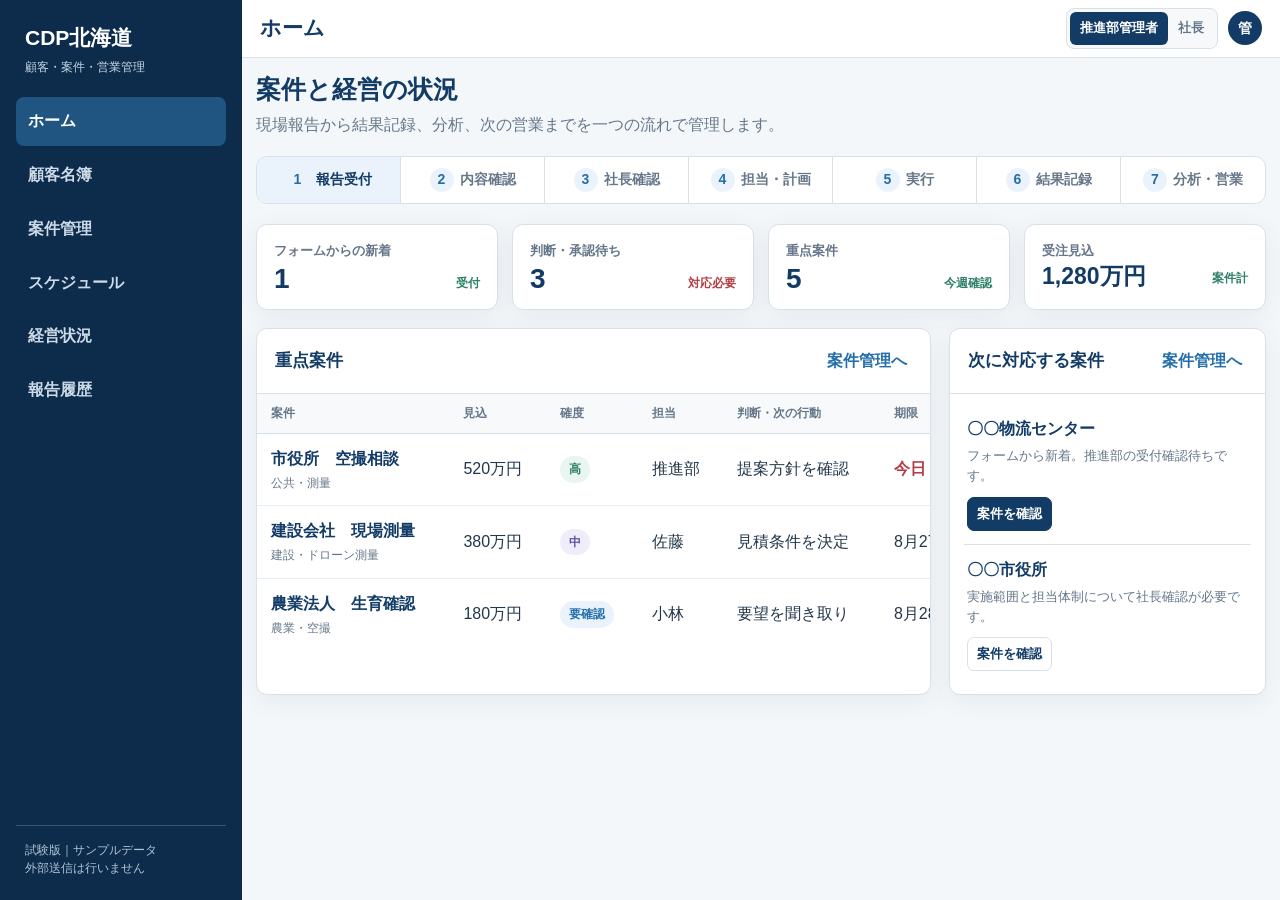
==== commit 4da6ee87: "経営状況と報告履歴を分離" ====
--- a/index.html
+++ b/index.html
@@ -61,6 +61,7 @@
 .workflow-cards{align-items:start}
 .report-page{display:grid;gap:14px;max-width:1200px}.report-page .lead{margin-bottom:0}.report-grid{display:grid;grid-template-columns:minmax(0,1.25fr) minmax(290px,.75fr);gap:14px}.report-ranking-list{display:grid;gap:0;margin:0;padding:0;list-style:none}.report-ranking-item{display:grid;grid-template-columns:38px minmax(0,1fr) auto;gap:10px;align-items:center;padding:12px 16px;border-bottom:1px solid var(--line)}.report-ranking-item:last-child{border-bottom:0}.report-rank-number{display:grid;place-items:center;width:30px;height:30px;border-radius:50%;background:var(--blue-pale);color:var(--blue);font-size:14px;font-weight:900}.report-ranking-item:nth-child(1) .report-rank-number{background:var(--gold-pale);color:var(--gold)}.report-rank-name{min-width:0;color:var(--navy);font-weight:800}.report-rank-department{display:block;color:var(--muted);font-size:12px;font-weight:600;margin-top:1px}.report-rank-stats{color:var(--muted);font-size:12px;white-space:nowrap}.report-rank-points{color:var(--navy);font-size:17px;font-weight:900;white-space:nowrap}.report-rule-list{display:grid;gap:8px;margin:0;padding:14px 18px 16px;list-style:none}.report-rule-list li{display:flex;justify-content:space-between;gap:10px;border-bottom:1px solid #edf1f4;padding-bottom:8px;color:var(--ink);font-size:13px}.report-rule-list li:last-child{border-bottom:0;padding-bottom:0}.report-rule-list b{color:var(--navy);white-space:nowrap}.report-history-list{display:grid}.report-history-row{display:grid;grid-template-columns:128px minmax(0,1.5fr) minmax(86px,.7fr) minmax(94px,.7fr) 92px;gap:12px;align-items:center;padding:12px 16px;border-bottom:1px solid var(--line)}.report-history-row:last-child{border-bottom:0}.report-history-date{color:var(--muted);font-size:12px;white-space:nowrap}.report-history-title{min-width:0}.report-history-title strong{display:block;color:var(--navy);font-size:14px;overflow:hidden;text-overflow:ellipsis;white-space:nowrap}.report-history-title span{display:block;color:var(--muted);font-size:12px;overflow:hidden;text-overflow:ellipsis;white-space:nowrap}.report-history-value{font-size:13px;color:var(--ink);white-space:nowrap}.report-history-value b{color:var(--navy)}.report-history-points{justify-self:end;border-radius:18px;background:var(--green-pale);color:var(--green);padding:4px 9px;font-size:12px;font-weight:900;white-space:nowrap}@media(max-width:980px){.report-grid{grid-template-columns:1fr}}@media(max-width:640px){.report-ranking-item{grid-template-columns:34px minmax(0,1fr);padding:11px 12px}.report-rank-stats{grid-column:2;white-space:normal}.report-rank-points{grid-column:2;justify-self:start;margin-top:-7px}.report-history-row{grid-template-columns:minmax(0,1fr) auto;gap:5px 10px;padding:11px 12px}.report-history-date{grid-column:1}.report-history-points{grid-column:2;grid-row:1/3;align-self:start}.report-history-title{grid-column:1}.report-history-value{font-size:12px}.report-history-value:nth-of-type(3){grid-column:1}.report-history-value:nth-of-type(4){grid-column:2;justify-self:start}}
 .report-ranking-chart{display:grid;gap:14px;padding:18px 18px 12px}.report-chart-row{display:grid;grid-template-columns:72px minmax(0,1fr) 46px;align-items:center;gap:9px}.report-chart-name{color:var(--navy);font-size:13px;font-weight:800;white-space:nowrap}.report-chart-track{height:18px;border-radius:9px;background:#e8eef3;overflow:hidden}.report-chart-bar{display:block;height:100%;border-radius:9px;background:var(--blue);min-width:4px}.report-chart-row:nth-child(2) .report-chart-bar{background:#4c87b8}.report-chart-row:nth-child(3) .report-chart-bar{background:#76a9cd}.report-chart-row:nth-child(4) .report-chart-bar{background:#a8c9df}.report-chart-points{color:var(--navy);font-size:13px;font-weight:900;text-align:right;white-space:nowrap}@media(max-width:640px){.report-ranking-chart{padding:14px 12px 8px}.report-chart-row{grid-template-columns:58px minmax(0,1fr) 42px;gap:7px}.report-chart-name,.report-chart-points{font-size:12px}}
+.report-page{display:none}.report-page.screen.active{display:grid}
 </style>
 </head>
 <body>
@@ -189,7 +190,7 @@
     <section id="management" class="screen">
       <div class="lead"><div><h1>経営状況</h1><p>社長と推進部管理者が、案件の厚み・受注見込・停滞を短時間で確認する画面です。</p></div></div>
       <div class="decision-note">表示数値は画面確認用のサンプルです。本番では対象期間と集計元を明記します。</div>
-      <div class="kpis"><div class="kpi"><div class="kpi-label">受注見込総額</div><div class="kpi-value"><strong style="font-size:23px">1,280万円</strong><small>進行案件</small></div></div><div class="kpi"><div class="kpi-label">今月受注</div><div class="kpi-value"><strong style="font-size:23px">640万円</strong><small>2件</small></div></div><div class="kpi"><div class="kpi-label">案件化率</div><div class="kpi-value"><strong>58%</strong><small>フォーム12件中7件</small></div></div><div class="kpi alert"><div class="kpi-label">停滞案件</div><div class="kpi-value"><strong>3</strong><small>要確認</small></div></div></div>
+      <div class="kpis"><div class="kpi"><div class="kpi-label">受注見込総額</div><div class="kpi-value"><strong style="font-size:23px">1,280万円</strong><small>進行案件</small></div></div><div class="kpi"><div class="kpi-label">今月受注</div><div class="kpi-value"><strong style="font-size:23px">640万円</strong><small>2件</small></div></div><div class="kpi"><div class="kpi-label">平均受注確度</div><div class="kpi-value"><strong>58%</strong><small>見込案件の平均</small></div></div><div class="kpi alert"><div class="kpi-label">停滞案件</div><div class="kpi-value"><strong>3</strong><small>要確認</small></div></div></div>
       <div class="grid-main">
         <section class="panel"><div class="panel-head"><h2>営業状況</h2><span class="subtext">現在の案件数</span></div><div class="pipeline"><div class="bar-row"><div class="bar-label">商談</div><div class="bar-track"><div class="bar-fill" style="width:100%"></div></div><div class="bar-value">8件</div></div><div class="bar-row"><div class="bar-label">提案</div><div class="bar-track"><div class="bar-fill green" style="width:72%"></div></div><div class="bar-value">5件</div></div><div class="bar-row"><div class="bar-label">見積</div><div class="bar-track"><div class="bar-fill gold" style="width:46%"></div></div><div class="bar-value">3件</div></div><div class="bar-row"><div class="bar-label">受注</div><div class="bar-track"><div class="bar-fill green" style="width:30%"></div></div><div class="bar-value">2件</div></div></div></section>
         <section class="panel"><div class="panel-head"><h2>今週の経営確認</h2></div><div class="review-list"><article class="review-card"><div class="review-title">大型案件の提案方針</div><div class="review-text">市役所案件 520万円。提案範囲と担当体制を決定。</div><div class="review-actions"><button class="btn primary small" data-go="cases">案件を見る</button></div></article><article class="review-card"><div class="review-title">停滞案件 3件</div><div class="review-text">次回行動が未更新の案件を推進部会議で確認。</div><div class="review-actions"><button class="btn small" data-go="cases">一覧を確認</button></div></article></div></section>
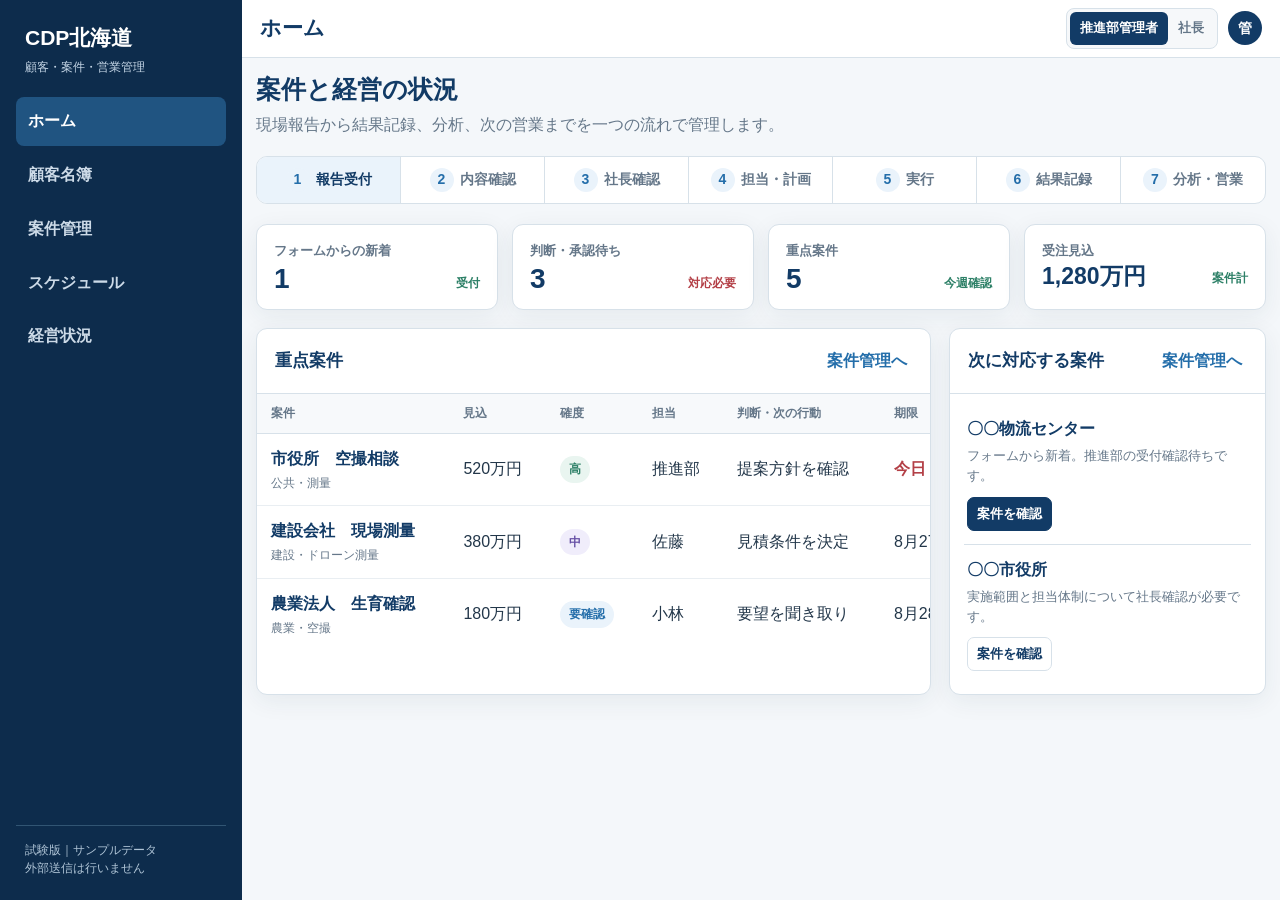
==== commit e3ea67c7: "報告履歴を経営状況の配下へ配置" ====
--- a/index.html
+++ b/index.html
@@ -62,6 +62,7 @@
 .report-page{display:grid;gap:14px;max-width:1200px}.report-page .lead{margin-bottom:0}.report-grid{display:grid;grid-template-columns:minmax(0,1.25fr) minmax(290px,.75fr);gap:14px}.report-ranking-list{display:grid;gap:0;margin:0;padding:0;list-style:none}.report-ranking-item{display:grid;grid-template-columns:38px minmax(0,1fr) auto;gap:10px;align-items:center;padding:12px 16px;border-bottom:1px solid var(--line)}.report-ranking-item:last-child{border-bottom:0}.report-rank-number{display:grid;place-items:center;width:30px;height:30px;border-radius:50%;background:var(--blue-pale);color:var(--blue);font-size:14px;font-weight:900}.report-ranking-item:nth-child(1) .report-rank-number{background:var(--gold-pale);color:var(--gold)}.report-rank-name{min-width:0;color:var(--navy);font-weight:800}.report-rank-department{display:block;color:var(--muted);font-size:12px;font-weight:600;margin-top:1px}.report-rank-stats{color:var(--muted);font-size:12px;white-space:nowrap}.report-rank-points{color:var(--navy);font-size:17px;font-weight:900;white-space:nowrap}.report-rule-list{display:grid;gap:8px;margin:0;padding:14px 18px 16px;list-style:none}.report-rule-list li{display:flex;justify-content:space-between;gap:10px;border-bottom:1px solid #edf1f4;padding-bottom:8px;color:var(--ink);font-size:13px}.report-rule-list li:last-child{border-bottom:0;padding-bottom:0}.report-rule-list b{color:var(--navy);white-space:nowrap}.report-history-list{display:grid}.report-history-row{display:grid;grid-template-columns:128px minmax(0,1.5fr) minmax(86px,.7fr) minmax(94px,.7fr) 92px;gap:12px;align-items:center;padding:12px 16px;border-bottom:1px solid var(--line)}.report-history-row:last-child{border-bottom:0}.report-history-date{color:var(--muted);font-size:12px;white-space:nowrap}.report-history-title{min-width:0}.report-history-title strong{display:block;color:var(--navy);font-size:14px;overflow:hidden;text-overflow:ellipsis;white-space:nowrap}.report-history-title span{display:block;color:var(--muted);font-size:12px;overflow:hidden;text-overflow:ellipsis;white-space:nowrap}.report-history-value{font-size:13px;color:var(--ink);white-space:nowrap}.report-history-value b{color:var(--navy)}.report-history-points{justify-self:end;border-radius:18px;background:var(--green-pale);color:var(--green);padding:4px 9px;font-size:12px;font-weight:900;white-space:nowrap}@media(max-width:980px){.report-grid{grid-template-columns:1fr}}@media(max-width:640px){.report-ranking-item{grid-template-columns:34px minmax(0,1fr);padding:11px 12px}.report-rank-stats{grid-column:2;white-space:normal}.report-rank-points{grid-column:2;justify-self:start;margin-top:-7px}.report-history-row{grid-template-columns:minmax(0,1fr) auto;gap:5px 10px;padding:11px 12px}.report-history-date{grid-column:1}.report-history-points{grid-column:2;grid-row:1/3;align-self:start}.report-history-title{grid-column:1}.report-history-value{font-size:12px}.report-history-value:nth-of-type(3){grid-column:1}.report-history-value:nth-of-type(4){grid-column:2;justify-self:start}}
 .report-ranking-chart{display:grid;gap:14px;padding:18px 18px 12px}.report-chart-row{display:grid;grid-template-columns:72px minmax(0,1fr) 46px;align-items:center;gap:9px}.report-chart-name{color:var(--navy);font-size:13px;font-weight:800;white-space:nowrap}.report-chart-track{height:18px;border-radius:9px;background:#e8eef3;overflow:hidden}.report-chart-bar{display:block;height:100%;border-radius:9px;background:var(--blue);min-width:4px}.report-chart-row:nth-child(2) .report-chart-bar{background:#4c87b8}.report-chart-row:nth-child(3) .report-chart-bar{background:#76a9cd}.report-chart-row:nth-child(4) .report-chart-bar{background:#a8c9df}.report-chart-points{color:var(--navy);font-size:13px;font-weight:900;text-align:right;white-space:nowrap}@media(max-width:640px){.report-ranking-chart{padding:14px 12px 8px}.report-chart-row{grid-template-columns:58px minmax(0,1fr) 42px;gap:7px}.report-chart-name,.report-chart-points{font-size:12px}}
 .report-page{display:none}.report-page.screen.active{display:grid}
+.management-tabs{display:flex;gap:5px;align-items:center;flex:none}.management-tabs button{border:1px solid var(--line);border-radius:7px;background:#fff;color:var(--navy);padding:8px 11px;font-size:13px;font-weight:800;white-space:nowrap}.management-tabs button.active{background:var(--navy);border-color:var(--navy);color:#fff}@media(max-width:640px){.management-tabs{margin-top:10px}.management-tabs button{min-height:40px;flex:1}.lead .management-tabs{width:100%}}
 </style>
 </head>
 <body>
@@ -74,7 +75,6 @@
     <button data-screen="cases"><span class="menu-label" data-short="案件">案件管理</span></button>
     <button data-screen="schedule"><span class="menu-label" data-short="予定">スケジュール</span></button>
     <button data-screen="management"><span class="menu-label" data-short="経営">経営状況</span></button>
-    <button data-screen="reports"><span class="menu-label" data-short="履歴">報告履歴</span></button>
   </nav>
   <div class="side-foot">試験版｜サンプルデータ<br>外部送信は行いません</div>
 </aside>
@@ -181,14 +181,14 @@
     </section>
 
     <section id="reports" class="screen report-page">
-      <div class="lead"><div><h1>報告履歴</h1><p>フォームから届いた報告を確認し、報告者ごとの入力状況を集計します。</p></div><span class="status s-new">サンプル集計</span></div>
+      <div class="lead"><div><h1>報告履歴</h1><p>フォームから届いた報告を確認し、報告者ごとの入力状況を集計します。</p></div><nav class="management-tabs" aria-label="経営状況のページ"><button type="button" data-go="management">経営状況</button><button type="button" class="active" aria-current="page">報告履歴</button></nav></div>
       <div class="kpis report-summary"><div class="kpi"><div class="kpi-label">受信した報告</div><div class="kpi-value"><strong id="reportTotalCount">0</strong><small>フォーム</small></div></div><div class="kpi"><div class="kpi-label">入力された項目</div><div class="kpi-value"><strong id="reportFieldCount">0</strong><small>必須・任意</small></div></div><div class="kpi"><div class="kpi-label">自由記入</div><div class="kpi-value"><strong id="reportFreeEntryCount">0</strong><small>内容あり</small></div></div><div class="kpi"><div class="kpi-label">付与ポイント</div><div class="kpi-value"><strong id="reportPointTotal">0</strong><small>合計</small></div></div></div>
       <div class="report-grid"><section class="panel"><div class="panel-head"><h2>報告者ランキング</h2><span class="subtext">入力量に応じたサンプルポイント</span></div><ol class="report-ranking-list" id="reportRanking"></ol></section><section class="panel"><div class="panel-head"><h2>ポイント比較</h2><span class="subtext">報告者別</span></div><div class="report-ranking-chart" id="reportRankingChart" aria-label="報告者別の獲得ポイント比較"></div><ul class="report-rule-list"><li><span>入力済みの項目</span><b>1項目 = 1pt</b></li><li><span>自由記入欄に内容あり</span><b>1欄 = 5pt</b></li></ul></section></div>
       <section class="panel"><div class="panel-head"><h2>受信した報告</h2><span class="subtext" id="reportHistoryCount"></span></div><div class="report-history-list" id="reportHistoryList" aria-label="フォーム報告の履歴"></div></section>
     </section>
 
     <section id="management" class="screen">
-      <div class="lead"><div><h1>経営状況</h1><p>社長と推進部管理者が、案件の厚み・受注見込・停滞を短時間で確認する画面です。</p></div></div>
+      <div class="lead"><div><h1>経営状況</h1><p>社長と推進部管理者が、案件の厚み・受注見込・停滞を短時間で確認する画面です。</p></div><nav class="management-tabs" aria-label="経営状況のページ"><button type="button" class="active" aria-current="page">経営状況</button><button type="button" data-go="reports">報告履歴</button></nav></div>
       <div class="decision-note">表示数値は画面確認用のサンプルです。本番では対象期間と集計元を明記します。</div>
       <div class="kpis"><div class="kpi"><div class="kpi-label">受注見込総額</div><div class="kpi-value"><strong style="font-size:23px">1,280万円</strong><small>進行案件</small></div></div><div class="kpi"><div class="kpi-label">今月受注</div><div class="kpi-value"><strong style="font-size:23px">640万円</strong><small>2件</small></div></div><div class="kpi"><div class="kpi-label">平均受注確度</div><div class="kpi-value"><strong>58%</strong><small>見込案件の平均</small></div></div><div class="kpi alert"><div class="kpi-label">停滞案件</div><div class="kpi-value"><strong>3</strong><small>要確認</small></div></div></div>
       <div class="grid-main">
@@ -201,7 +201,7 @@
 </div>
 <div class="toast" id="toast" role="status"></div>
 <script>
-const titles={home:'ホーム',cases:'案件管理',directory:'顧客名簿',schedule:'スケジュール',management:'経営状況',reports:'報告履歴'};
+const titles={home:'ホーム',cases:'案件管理',directory:'顧客名簿',schedule:'スケジュール',management:'経営状況',reports:'経営状況｜報告履歴'};
 const reportHistorySamples=[
   {receivedAt:'2026年8月27日 10:40',reporter:'鈴木',department:'北見支店',company:'○○物流センター',title:'倉庫屋根の撮影相談',fieldCount:9,freeEntries:2},
   {receivedAt:'2026年8月25日 9:05',reporter:'小林',department:'営業部',company:'○○農業法人',title:'農地の生育確認',fieldCount:10,freeEntries:3},
@@ -425,7 +425,7 @@
 const screens=[...document.querySelectorAll('.screen')],menu=[...document.querySelectorAll('[data-screen]')];
 let reviewCount=2,currentRole='manager',activeFilter='すべて',directoryPage=1;const directoryPageSize=50;
 function resetWorkflowFilters(){activeWorkflowStage='all';expandedWorkflowCaseId=null;const search=document.getElementById('caseSearch');if(search)search.value='';}
-function show(name){screens.forEach(s=>s.classList.toggle('active',s.id===name));menu.forEach(b=>b.classList.toggle('active',b.dataset.screen===name));document.getElementById('topTitle').textContent=titles[name]||'ホーム';if(name==='schedule')renderCalendar();if(name==='reports'){renderReportHistory();renderReportRankingChart();}if(name==='cases'){resetWorkflowFilters();renderWorkflowUI();}window.scrollTo({top:0,behavior:'smooth'});}
+function show(name){screens.forEach(s=>s.classList.toggle('active',s.id===name));menu.forEach(b=>b.classList.toggle('active',b.dataset.screen===name||(name==='reports'&&b.dataset.screen==='management')));document.getElementById('topTitle').textContent=titles[name]||'ホーム';if(name==='schedule')renderCalendar();if(name==='reports'){renderReportHistory();renderReportRankingChart();}if(name==='cases'){resetWorkflowFilters();renderWorkflowUI();}window.scrollTo({top:0,behavior:'smooth'});}
 menu.forEach(b=>b.addEventListener('click',()=>show(b.dataset.screen)));document.querySelectorAll('[data-go]').forEach(b=>b.addEventListener('click',()=>show(b.dataset.go)));
 document.getElementById('calendarPrev').addEventListener('click',()=>{calendarCursor=new Date(calendarCursor.getFullYear(),calendarCursor.getMonth()-1,1);renderCalendar();});
 document.getElementById('calendarNext').addEventListener('click',()=>{calendarCursor=new Date(calendarCursor.getFullYear(),calendarCursor.getMonth()+1,1);renderCalendar();});
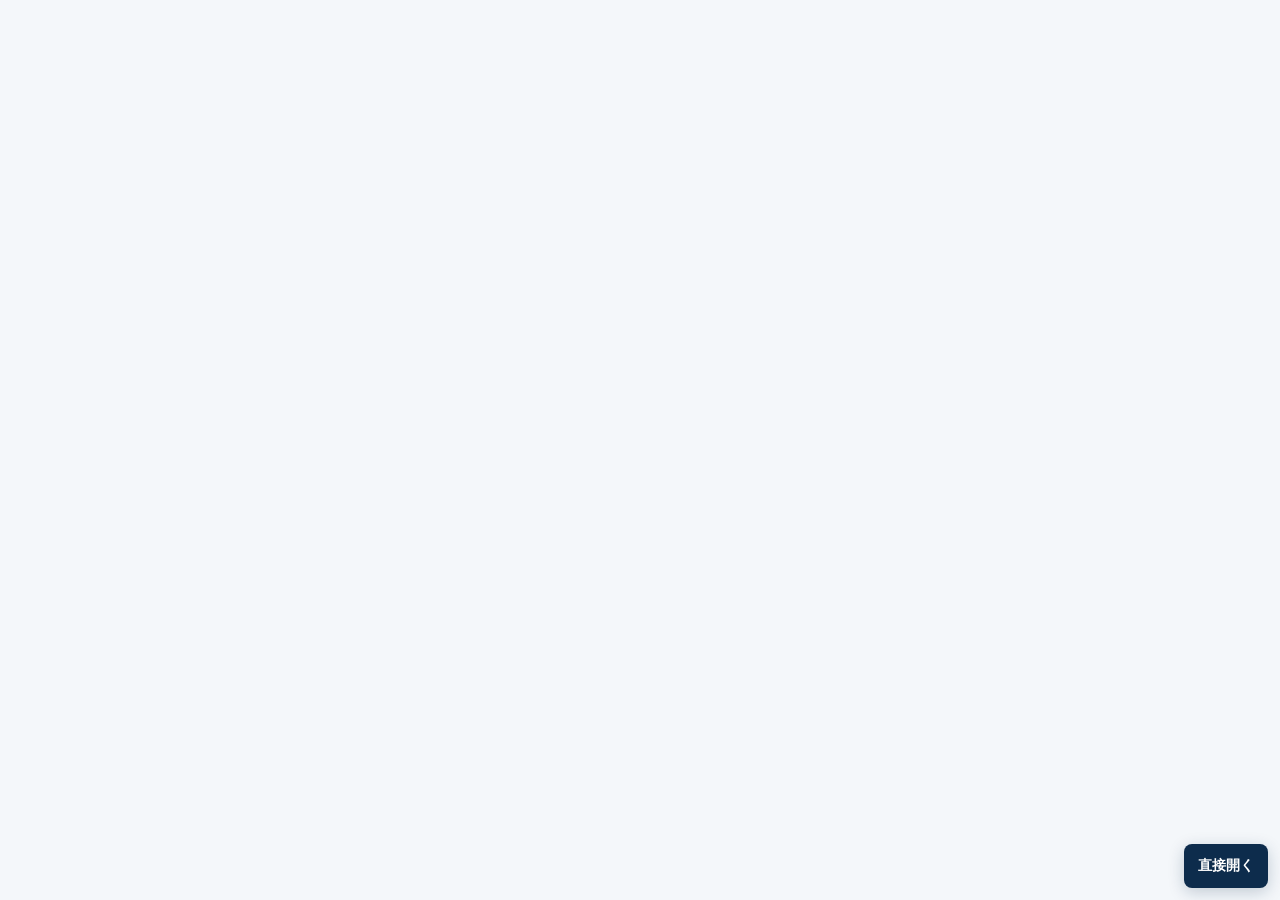
==== commit bd78799d: "本番システムの公開入口へ更新" ====
--- a/index.html
+++ b/index.html
@@ -1,479 +1,38 @@
 <!doctype html>
 <html lang="ja">
 <head>
-<meta charset="utf-8">
-<meta name="viewport" content="width=device-width,initial-scale=1">
-<title>CDP北海道｜顧客・案件管理</title>
-<style>
-:root{--navy:#123b66;--navy2:#0d2c4c;--blue:#246eaa;--blue-pale:#eaf3fb;--green:#2d8067;--green-pale:#e9f5f0;--gold:#a97919;--gold-pale:#fff6df;--red:#b33f46;--red-pale:#fff0f1;--ink:#23374a;--muted:#657789;--line:#d7e1e9;--bg:#f4f7fa;--white:#fff;--shadow:0 6px 24px rgba(25,53,77,.07)}
-*{box-sizing:border-box}html{scroll-behavior:smooth}body{margin:0;background:var(--bg);color:var(--ink);font-family:"Yu Gothic UI","Yu Gothic",Meiryo,sans-serif;font-size:16px;line-height:1.55}button,input,textarea,select{font:inherit}button{cursor:pointer}
-.app{min-height:100vh;display:grid;grid-template-columns:242px 1fr}.sidebar{background:var(--navy2);color:#fff;padding:22px 16px;display:flex;flex-direction:column;position:sticky;top:0;height:100vh}.logo{font-size:21px;font-weight:800;padding:0 9px 3px}.logo-sub{font-size:12px;color:#c7d8e8;padding:0 9px 21px}.side-action{border:0;background:#fff;color:var(--navy);border-radius:9px;padding:12px 10px;font-weight:800;margin-bottom:18px}.side-action:hover{background:#e9f3fb}.menu{display:grid;gap:5px}.menu button{border:0;background:transparent;color:#ccdae7;text-align:left;border-radius:8px;padding:12px 12px;font-weight:700}.menu button:hover,.menu button.active{background:#205481;color:#fff}.menu .count{float:right;background:#fff;color:var(--navy);border-radius:20px;min-width:23px;padding:1px 7px;text-align:center;font-size:12px}.side-foot{margin-top:auto;border-top:1px solid #315573;padding:15px 9px 0;color:#afc4d6;font-size:12px}
-.main{min-width:0}.topbar{height:70px;background:#fff;border-bottom:1px solid var(--line);display:flex;align-items:center;justify-content:space-between;padding:0 28px;position:sticky;top:0;z-index:5}.top-title{font-size:21px;font-weight:800;color:var(--navy)}.user{display:flex;align-items:center;gap:10px;color:var(--muted);font-size:14px}.role-switch{display:flex;border:1px solid var(--line);border-radius:8px;padding:3px;background:#f6f8fa}.role-switch button{border:0;background:transparent;color:var(--muted);border-radius:6px;padding:6px 10px;font-size:13px;font-weight:800}.role-switch button.active{background:var(--navy);color:#fff}.avatar{width:34px;height:34px;border-radius:50%;background:var(--navy);color:#fff;display:grid;place-items:center;font-weight:800}.content{max-width:1320px;margin:0 auto;padding:24px 28px 48px}.screen{display:none}.screen.active{display:block}.lead{display:flex;align-items:flex-start;justify-content:space-between;gap:18px;margin-bottom:18px}.lead h1{margin:0 0 4px;font-size:25px;color:var(--navy)}.lead p{margin:0;color:var(--muted)}
-.flow{display:grid;grid-template-columns:repeat(4,1fr);background:#fff;border:1px solid var(--line);border-radius:11px;overflow:hidden;margin-bottom:20px}.flow div{padding:11px 13px;text-align:center;border-right:1px solid var(--line);font-size:14px;font-weight:800;color:var(--muted)}.flow div:last-child{border:0}.flow b{display:inline-grid;place-items:center;width:24px;height:24px;border-radius:50%;background:var(--blue-pale);color:var(--blue);margin-right:6px}.flow .now{background:var(--blue-pale);color:var(--navy)}
-.kpis{display:grid;grid-template-columns:repeat(4,1fr);gap:14px;margin-bottom:18px}.kpi{background:#fff;border:1px solid var(--line);border-radius:11px;padding:16px 17px;box-shadow:var(--shadow)}.kpi-label{font-size:13px;color:var(--muted);font-weight:700}.kpi-value{display:flex;align-items:end;justify-content:space-between;margin-top:4px}.kpi strong{font-size:28px;color:var(--navy);line-height:1}.kpi small{font-size:12px;color:var(--green);font-weight:700}.kpi.alert small{color:var(--red)}
-.grid-main{display:grid;grid-template-columns:minmax(0,1.7fr) minmax(310px,.8fr);gap:18px}.panel{background:#fff;border:1px solid var(--line);border-radius:11px;box-shadow:var(--shadow);overflow:hidden}.panel-head{padding:15px 18px;border-bottom:1px solid var(--line);display:flex;align-items:center;justify-content:space-between;gap:12px}.panel-head h2{font-size:17px;margin:0;color:var(--navy)}.link-btn{border:0;background:transparent;color:var(--blue);font-weight:800;padding:5px}.table-wrap{overflow:auto}.data-table{width:100%;border-collapse:collapse;min-width:720px}.data-table th{background:#f7f9fb;color:var(--muted);font-size:12px;text-align:left;padding:10px 14px;border-bottom:1px solid var(--line);white-space:nowrap}.data-table td{padding:13px 14px;border-bottom:1px solid #e9eef2;vertical-align:middle}.data-table tr:last-child td{border:0}.data-table tbody tr:hover{background:#f9fbfd}.name{font-weight:800;color:var(--navy)}.subtext{font-size:12px;color:var(--muted);margin-top:2px}.status{display:inline-flex;align-items:center;border-radius:20px;padding:4px 9px;font-size:12px;font-weight:800;white-space:nowrap}.s-new{background:var(--blue-pale);color:var(--blue)}.s-check{background:var(--gold-pale);color:var(--gold)}.s-proposal{background:var(--green-pale);color:var(--green)}.s-quote{background:#f0edfb;color:#6650a5}.s-after{background:var(--green-pale);color:var(--green)}.due{color:var(--red);font-weight:800}
-.review-list{padding:10px 14px}.review-card{padding:13px 3px;border-bottom:1px solid var(--line)}.review-card:last-child{border:0}.review-title{font-weight:800;color:var(--navy)}.review-text{font-size:13px;color:var(--muted);margin:4px 0 10px}.review-actions{display:flex;gap:7px;flex-wrap:wrap}.btn{border:1px solid var(--line);background:#fff;color:var(--navy);border-radius:7px;padding:8px 12px;font-weight:800}.btn:hover{background:#f2f6f9}.btn.primary{background:var(--navy);color:#fff;border-color:var(--navy)}.btn.primary:hover{background:#0d2d4e}.btn.green{background:var(--green);color:#fff;border-color:var(--green)}.btn.small{padding:6px 9px;font-size:13px}.btn.danger{color:var(--red);border-color:#e7c5c8}.wide-btn{width:100%;margin-top:12px;padding:12px}
-.form-card{max-width:900px;background:#fff;border:1px solid var(--line);border-radius:12px;box-shadow:var(--shadow);padding:22px}.form-grid{display:grid;grid-template-columns:1fr 1fr;gap:16px 18px}.field{min-width:0}.field.full{grid-column:1/-1}.field label{display:block;font-weight:800;color:var(--navy);margin-bottom:6px}.required{font-size:12px;color:var(--red);margin-left:5px}.field input,.field textarea,.field select{width:100%;border:1.5px solid #cbd8e2;border-radius:8px;background:#fff;padding:11px 12px;color:var(--ink)}.field input:focus,.field textarea:focus,.field select:focus{outline:3px solid #dcecf9;border-color:var(--blue)}.field textarea{min-height:115px;resize:vertical}.help{font-size:12px;color:var(--muted);margin-top:4px}.form-actions{display:flex;justify-content:flex-end;gap:10px;border-top:1px solid var(--line);padding-top:18px;margin-top:20px}
-.filterbar{display:flex;align-items:center;gap:8px;flex-wrap:wrap;margin-bottom:14px}.filter{border:1px solid var(--line);background:#fff;border-radius:20px;padding:7px 12px;color:var(--muted);font-weight:700}.filter.active{background:var(--navy);border-color:var(--navy);color:#fff}.search{margin-left:auto;min-width:250px;border:1px solid var(--line);border-radius:8px;padding:9px 12px;background:#fff}
-.directory-tools{display:grid;grid-template-columns:minmax(260px,1fr) 170px 170px;gap:10px;margin-bottom:14px}.directory-tools input,.directory-tools select{width:100%;border:1px solid var(--line);border-radius:8px;padding:10px 12px;background:#fff;color:var(--ink)}.directory-table{min-width:980px}.customer-link{border:0;background:transparent;color:var(--navy);font-weight:800;padding:0;text-align:left}.customer-link:hover{text-decoration:underline;color:var(--blue)}.rank{display:inline-grid;place-items:center;min-width:34px;border-radius:18px;padding:4px 9px;font-size:12px;font-weight:800}.rank-s{background:#e8eef9;color:#274f8a}.rank-a{background:var(--gold-pale);color:var(--gold)}.rank-b{background:var(--green-pale);color:var(--green)}.rank-dormant{background:var(--red-pale);color:var(--red)}.customer-detail{margin-top:18px}.detail-head{padding:17px 18px;border-bottom:1px solid var(--line);display:flex;align-items:flex-start;justify-content:space-between;gap:16px}.detail-head h2{margin:0;color:var(--navy);font-size:20px}.detail-head p{margin:4px 0 0;color:var(--muted);font-size:13px}.detail-body{padding:18px}.detail-metrics{display:grid;grid-template-columns:repeat(4,1fr);gap:10px;margin-bottom:16px}.detail-metrics[hidden]{display:none!important}.detail-metric{border:1px solid var(--line);border-radius:9px;padding:12px;background:#fbfcfd}.detail-metric span{display:block;color:var(--muted);font-size:12px;font-weight:700}.detail-metric strong{display:block;color:var(--navy);font-size:20px;margin-top:3px}.detail-grid{display:grid;grid-template-columns:1fr 1fr;gap:14px}.info-card{border:1px solid var(--line);border-radius:9px;padding:15px}.info-card h3{font-size:15px;color:var(--navy);margin:0 0 10px}.info-list{display:grid;grid-template-columns:100px 1fr;gap:6px 10px;margin:0;font-size:13px}.info-list dt{color:var(--muted)}.info-list dd{margin:0;font-weight:700}.tag-list{display:flex;gap:6px;flex-wrap:wrap}.tag{display:inline-block;background:var(--blue-pale);color:var(--blue);border-radius:18px;padding:5px 9px;font-size:12px;font-weight:800}.next-proposal{background:var(--gold-pale);border-color:#ecd69b}.next-proposal strong{display:block;color:var(--gold);margin-bottom:5px}.history-list{display:grid;gap:8px}.history-item{display:grid;grid-template-columns:82px 1fr auto;gap:10px;border-bottom:1px solid #e9eef2;padding-bottom:7px;font-size:13px}.history-item:last-child{border:0;padding-bottom:0}.history-item time{color:var(--muted)}.history-item b{color:var(--navy)}.directory-empty{display:none;padding:24px;text-align:center;color:var(--muted)}
-.review-page{display:grid;gap:14px;max-width:1000px}.approval{background:#fff;border:1px solid var(--line);border-radius:11px;box-shadow:var(--shadow);padding:18px;display:grid;grid-template-columns:1fr auto;gap:14px}.approval h3{margin:0;color:var(--navy);font-size:18px}.approval dl{display:grid;grid-template-columns:100px 1fr;margin:12px 0 0;font-size:14px}.approval dt{color:var(--muted);padding:4px 0}.approval dd{margin:0;padding:4px 0}.approval .review-actions{align-self:center;max-width:260px;justify-content:flex-end}
-.pipeline{padding:18px}.bar-row{display:grid;grid-template-columns:92px 1fr 90px;align-items:center;gap:12px;margin:12px 0}.bar-label{font-weight:800;color:var(--navy)}.bar-track{height:14px;border-radius:8px;background:#e9eef2;overflow:hidden}.bar-fill{height:100%;border-radius:8px;background:var(--blue)}.bar-fill.green{background:var(--green)}.bar-fill.gold{background:var(--gold)}.bar-value{text-align:right;font-weight:800;color:var(--navy)}.decision-note{background:var(--gold-pale);border-left:5px solid var(--gold);padding:13px 15px;margin-bottom:14px;border-radius:7px}.empty{padding:32px;text-align:center;color:var(--muted)}.toast{position:fixed;left:50%;bottom:26px;transform:translateX(-50%);background:var(--navy2);color:#fff;padding:11px 18px;border-radius:8px;box-shadow:0 8px 25px #0003;display:none;z-index:20}.toast.show{display:block}.mobile-head{display:none}
-@media(max-width:980px){.app{display:block;min-height:100vh}.sidebar{position:static;height:auto;min-height:0;padding:12px 14px;display:block}.logo{padding:0 3px 8px}.logo-sub,.side-foot{display:none}.sidebar .side-action{display:none}.menu{grid-template-columns:repeat(7,1fr);gap:4px}.menu button{text-align:center;padding:9px 4px;font-size:13px}.menu .count{display:none}.topbar{top:0}.grid-main{grid-template-columns:1fr}.kpis{grid-template-columns:repeat(2,1fr)}.approval{grid-template-columns:1fr}.approval .review-actions{justify-content:flex-start;max-width:none}.directory-tools{grid-template-columns:1fr 150px 150px}.detail-grid{grid-template-columns:1fr}.detail-metrics{grid-template-columns:repeat(2,1fr)}}
-@media(max-width:640px){body{font-size:15px}.topbar{height:58px;padding:0 14px}.top-title{font-size:18px}.user span{display:none}.content{padding:16px 12px 34px}.lead{display:block}.lead h1{font-size:22px}.lead .btn{margin-top:10px}.flow{grid-template-columns:repeat(2,1fr)}.flow div:nth-child(2){border-right:0}.flow div:nth-child(-n+2){border-bottom:1px solid var(--line)}.kpis{gap:9px}.kpi{padding:13px}.kpi strong{font-size:23px}.form-grid{grid-template-columns:1fr}.field.full{grid-column:auto}.form-card{padding:16px}.form-actions{justify-content:stretch}.form-actions .btn{flex:1}.filterbar{align-items:stretch}.search{margin-left:0;min-width:100%;order:-1}.menu{grid-template-columns:repeat(3,1fr);padding-bottom:3px}.menu-label{font-size:0}.menu-label::after{content:attr(data-short);font-size:13px}.approval dl{grid-template-columns:82px 1fr}.review-actions .btn{flex:1}.panel-head{padding:13px}.hide-mobile{display:none}.directory-tools{grid-template-columns:1fr}.detail-metrics{grid-template-columns:1fr 1fr}.detail-head{display:block}.detail-head .rank{margin-top:9px}.history-item{grid-template-columns:72px 1fr}.history-item b{grid-column:2}.info-list{grid-template-columns:82px 1fr}}
-.detail-scope{margin:0 0 14px;padding:10px 12px;border-radius:8px;background:var(--blue-pale);color:var(--navy);font-size:13px;font-weight:700}.info-card.full{grid-column:1/-1}.service-sales{display:grid;grid-template-columns:repeat(4,1fr);gap:8px}.service-sale{border:1px solid var(--line);border-radius:7px;padding:9px;background:#fbfcfd}.service-sale span{display:block;color:var(--muted);font-size:11px}.service-sale b{display:block;color:var(--navy);margin-top:2px}.plain-list{margin:0;padding-left:20px}.plain-list li{margin:5px 0}.alert-list{display:grid;gap:7px}.alert-item{border-left:4px solid var(--gold);background:var(--gold-pale);padding:8px 10px;border-radius:5px;font-size:13px}.sales-point-list{display:grid;grid-template-columns:repeat(3,minmax(0,1fr));gap:8px}.sales-point{min-width:0;border-left:4px solid var(--blue);border-radius:7px;background:var(--blue-pale);padding:9px 10px}.sales-point span{display:block;color:var(--blue);font-size:11px;font-weight:800;margin-bottom:3px}.sales-point b{display:block;color:var(--navy);font-size:13px;line-height:1.5}.unproposed .tag{background:var(--gold-pale);color:var(--gold)}.coverage-grid{display:grid;gap:11px}.coverage-row{display:grid;grid-template-columns:110px 1fr;gap:10px;align-items:start}.coverage-label{color:var(--navy);font-size:13px;font-weight:800}.coverage-items{display:flex;gap:6px;flex-wrap:wrap}.coverage-items .tag.open{background:#f1f3f5;color:var(--muted)}
-.directory-workspace{display:grid;grid-template-columns:350px minmax(0,1fr);gap:16px;align-items:start}.directory-master,.directory-detail{position:sticky;top:86px;max-height:calc(100vh - 110px);overflow:auto}.directory-master{padding:14px}.directory-master .directory-tools{grid-template-columns:1fr;margin:0 0 12px}.customer-list{display:grid;gap:3px}.customer-card{width:100%;display:flex;align-items:center;justify-content:space-between;gap:10px;min-height:40px;border:0;border-bottom:1px solid var(--line);border-radius:5px;background:#fff;padding:7px 9px;text-align:left;color:var(--ink)}.customer-card:hover{background:#f8fbfd}.customer-card.active{border-left:4px solid var(--blue);background:var(--blue-pale);padding:7px 9px 7px 7px}.customer-card-name{min-width:0;overflow:hidden;text-overflow:ellipsis;white-space:nowrap;font-weight:800;color:var(--navy)}.customer-card .rank{flex:none}.directory-pager{position:sticky;bottom:-14px;background:#fff;border-top:1px solid var(--line);margin:10px -14px -14px;padding:10px 14px;display:flex;align-items:center;justify-content:center;gap:9px}.directory-pager button{border:1px solid var(--line);background:#fff;color:var(--navy);border-radius:6px;padding:5px 9px;font-weight:800}.directory-pager button:disabled{opacity:.4;cursor:default}.directory-page-info{font-size:12px;color:var(--muted);font-weight:700;white-space:nowrap}.directory-detail.customer-detail{margin-top:0}.detail-tabs{display:flex;gap:4px;padding:10px 14px;border-bottom:1px solid var(--line);background:#f7f9fb;overflow-x:auto;position:sticky;top:0;z-index:2}.detail-tab{border:1px solid transparent;background:transparent;color:var(--muted);border-radius:7px;padding:7px 10px;font-size:13px;font-weight:800;white-space:nowrap}.detail-tab:hover{background:#fff}.detail-tab.active{background:var(--navy);color:#fff}.detail-panel{display:none}.detail-panel.active{display:block}.back-list{display:none;border:0;background:var(--blue-pale);color:var(--navy);border-radius:7px;padding:8px 11px;font-weight:800;margin:12px 14px 0}
-.content{max-width:none;padding:12px 14px 20px}.topbar{height:58px;padding:0 18px}.directory-workspace{grid-template-columns:280px minmax(0,1fr);gap:10px}.directory-master,.directory-detail{top:68px;max-height:calc(100vh - 80px)}.directory-master{padding:10px}.directory-master .directory-tools{gap:6px;margin-bottom:8px}.directory-master .directory-tools input,.directory-master .directory-tools select{padding:8px 9px}.customer-card{min-height:34px;padding:5px 8px}.customer-card.active{padding:5px 8px 5px 6px}.directory-pager{bottom:-10px;margin:8px -10px -10px;padding:7px 10px}.directory-detail .detail-head{padding:10px 14px}.directory-detail .detail-tabs{padding:7px 10px}.directory-detail .detail-body{padding:10px}.directory-detail .detail-metrics{gap:7px;margin-bottom:9px}.directory-detail .detail-metric{padding:8px 10px}.directory-detail .detail-metric strong{font-size:18px}.directory-detail .info-card{padding:11px}.directory-detail .info-card h3{margin-bottom:7px}.directory-detail [data-detail-panel="basic"] .info-list,.directory-detail [data-detail-panel="relations"] .info-list,.directory-detail [data-detail-panel="follow"] .info-list{grid-template-columns:88px minmax(130px,1fr) 88px minmax(130px,1fr);gap:5px 9px}
-.case-info-card{margin-top:8px;padding:0!important;overflow:hidden}.case-info-card>h3{margin:0!important;padding:8px 10px;border-bottom:1px solid var(--line);display:flex;align-items:center;gap:7px;flex-wrap:wrap}.case-source{font-size:10px;color:var(--blue);background:var(--blue-pale);border-radius:14px;padding:2px 7px;white-space:nowrap}.case-entry-list{display:grid}.case-entry{padding:9px 10px;border-bottom:1px solid var(--line)}.case-entry:last-child{border-bottom:0}.case-entry-head{display:flex;align-items:center;gap:7px;flex-wrap:wrap;margin-bottom:6px}.case-entry-number{font-weight:800;color:var(--navy);white-space:nowrap}.case-entry-time{margin-left:auto;color:var(--muted);font-size:11px;white-space:nowrap}.case-entry-summary{background:#f7f9fb;border-left:4px solid var(--blue);border-radius:7px;padding:10px 12px;margin-bottom:7px}.case-entry-summary span,.case-field span{display:block;color:var(--muted);font-size:10px;font-weight:700;margin-bottom:2px}.case-entry-summary span{font-size:11px}.case-entry-summary b{display:block;color:var(--navy);font-size:14px;font-weight:500;line-height:1.55}.case-entry-grid{display:grid;grid-template-columns:repeat(auto-fit,minmax(165px,1fr));gap:6px}.case-field{min-width:0;border:1px solid var(--line);border-radius:7px;padding:6px 8px;background:#fff}.case-field b{display:block;font-size:12px;overflow-wrap:anywhere}.case-empty{padding:16px;text-align:center;color:var(--muted);font-size:12px}@media(max-width:640px){.case-entry-grid{grid-template-columns:1fr 1fr}.case-entry-time{width:100%;margin-left:0}.case-entry-summary b{font-size:14px}}
-.calendar-page{max-width:1500px}.calendar-page.screen.active{display:flex;flex-direction:column;height:calc(100vh - 90px);min-height:620px}.calendar-page>.lead{flex:none;margin-bottom:8px}.calendar-page>.lead h1{font-size:21px}.calendar-page>.lead p{font-size:12px}.calendar-panel{overflow:hidden;display:flex;flex:1;min-height:0;flex-direction:column}.calendar-toolbar{display:flex;align-items:center;justify-content:space-between;gap:14px;padding:10px 14px;border-bottom:1px solid var(--line);flex:none}.calendar-month-block{display:flex;align-items:baseline;gap:10px;flex-wrap:wrap}.calendar-month-block h2{margin:0;color:var(--navy);font-size:20px}.calendar-month-count{color:var(--muted);font-size:12px;font-weight:700}.calendar-controls{display:flex;gap:7px}.calendar-controls button{border:1px solid var(--line);border-radius:7px;background:#fff;color:var(--navy);padding:6px 10px;font-weight:800}.calendar-controls button:hover{background:var(--blue-pale)}.calendar-scroll{overflow:hidden;display:flex;flex:1;min-height:0;flex-direction:column}.calendar-weekdays,.calendar-grid{display:grid;grid-template-columns:repeat(7,minmax(0,1fr));min-width:0}.calendar-weekdays{flex:none}.calendar-grid{flex:1;min-height:0;grid-template-rows:repeat(6,minmax(0,1fr))}.calendar-weekday{text-align:center;padding:6px 4px;background:#f7f9fb;border-right:1px solid var(--line);color:var(--muted);font-size:12px;font-weight:800}.calendar-weekday:first-child{color:var(--red)}.calendar-weekday:last-child{color:var(--blue)}.calendar-day{min-width:0;min-height:0;overflow:hidden;padding:5px;border-top:1px solid var(--line);border-right:1px solid var(--line);background:#fff}.calendar-day.other-month{background:#f7f9fb}.calendar-day-number{display:grid;place-items:center;width:22px;height:22px;border-radius:50%;color:var(--navy);font-size:11px;font-weight:800;margin-bottom:3px}.calendar-day.other-month .calendar-day-number{color:#a7b2bc}.calendar-day.sunday .calendar-day-number{color:var(--red)}.calendar-day.saturday .calendar-day-number{color:var(--blue)}.calendar-day.today{background:#f4f9fd}.calendar-day.today .calendar-day-number{background:var(--navy);color:#fff}.calendar-event-list{display:grid;gap:2px}.calendar-event{width:100%;min-width:0;border:0;border-radius:5px;padding:3px 5px;text-align:left;font-size:9px;font-weight:700;line-height:1.3;white-space:nowrap;overflow:hidden;text-overflow:ellipsis}.calendar-event.contact{background:var(--blue-pale);color:var(--blue)}.calendar-event.visit{background:var(--green-pale);color:var(--green)}.calendar-event.desired{background:var(--gold-pale);color:var(--gold)}.calendar-event.deadline{background:var(--red-pale);color:var(--red)}button.calendar-event{cursor:pointer}.calendar-more{color:var(--muted);font-size:9px;padding-left:3px}.calendar-legend{display:flex;gap:14px;flex-wrap:wrap;padding:7px 14px;border-top:1px solid var(--line);color:var(--muted);font-size:10px;font-weight:700;flex:none}.calendar-legend span{display:inline-flex;align-items:center;gap:5px}.calendar-legend i{width:8px;height:8px;border-radius:3px}.calendar-legend .contact{background:var(--blue)}.calendar-legend .visit{background:var(--green)}.calendar-legend .desired{background:var(--gold)}.calendar-legend .deadline{background:var(--red)}@media(max-width:640px){.calendar-page.screen.active{height:auto;min-height:0}.calendar-page>.lead p{display:none}.calendar-toolbar{padding:7px;gap:5px}.calendar-month-block h2{font-size:16px}.calendar-month-count{display:none}.calendar-controls{gap:3px}.calendar-controls button{padding:4px 5px;font-size:11px}.calendar-scroll{height:520px;flex:none}.calendar-legend{gap:8px;padding:6px}.calendar-day{padding:3px}.calendar-event{padding:2px 3px;font-size:8px}}
-@media(max-width:980px){.service-sales{grid-template-columns:repeat(3,1fr)}}
-@media(max-width:1100px){.sales-point-list{grid-template-columns:repeat(2,minmax(0,1fr))}}
-@media(max-width:1100px){.directory-workspace{grid-template-columns:300px minmax(0,1fr)}}
-@media(max-width:1300px){.directory-detail [data-detail-panel="basic"] .info-list,.directory-detail [data-detail-panel="relations"] .info-list,.directory-detail [data-detail-panel="follow"] .info-list{grid-template-columns:88px 1fr}}
-@media(max-width:760px){.directory-workspace{display:block}.directory-master,.directory-detail{position:static;max-height:none;overflow:visible}.directory-workspace .directory-detail{display:none}.directory-workspace.detail-open .directory-master{display:none}.directory-workspace.detail-open .directory-detail{display:block}.back-list{display:inline-flex}.detail-tabs{top:58px}.directory-master{padding:12px}.sales-point-list{grid-template-columns:1fr}}
-@media(max-width:640px){.service-sales{grid-template-columns:repeat(2,1fr)}.info-card.full{grid-column:auto}.coverage-row{grid-template-columns:1fr;gap:5px}}
-.customer-card[hidden]{display:none!important}
-.flow{grid-template-columns:repeat(7,minmax(112px,1fr));overflow-x:auto}.flow div{min-width:112px;white-space:nowrap}
-.workflow-overview{display:grid;grid-template-columns:repeat(7,minmax(150px,1fr));gap:7px;margin:0 0 14px;overflow-x:auto;padding-bottom:2px}.workflow-stage{display:flex;flex-direction:column;min-width:150px;min-height:96px;border:1px solid var(--line);border-radius:9px;background:#fff;color:var(--muted);padding:10px;text-align:left;box-shadow:0 3px 12px rgba(25,53,77,.04)}.workflow-stage:hover{background:#f8fbfd}.workflow-stage.active{background:var(--navy);border-color:var(--navy);color:#fff}.workflow-stage-number{display:block;font-size:19px;font-weight:900;line-height:1.1}.workflow-stage-label{display:block;font-size:12px;font-weight:800;margin-top:3px;white-space:nowrap}.workflow-toolbar{display:flex;align-items:center;gap:8px;flex-wrap:wrap;margin-bottom:10px}.workflow-toolbar .search{margin-left:auto}.workflow-all{border:1px solid var(--line);background:#fff;border-radius:20px;padding:7px 12px;color:var(--navy);font-weight:800;white-space:nowrap}.workflow-all.active{background:var(--navy);border-color:var(--navy);color:#fff}.workflow-table{min-width:860px}.workflow-table tbody tr{cursor:pointer}.workflow-table tbody tr.selected{background:var(--blue-pale)}.workflow-table tbody tr:focus{outline:3px solid #b8d9f1;outline-offset:-3px}.stage-chip{display:inline-flex;align-items:center;border-radius:18px;padding:4px 9px;font-size:12px;font-weight:800;white-space:nowrap}.stage-intake,.stage-triage{background:var(--blue-pale);color:var(--blue)}.stage-president{background:var(--gold-pale);color:var(--gold)}.stage-planning{background:#f0edfb;color:#6650a5}.stage-execution{background:var(--green-pale);color:var(--green)}.stage-result{background:var(--red-pale);color:var(--red)}.stage-analysis{background:#e9f0f6;color:var(--navy)}.workflow-detail{margin-top:14px;overflow:visible}.workflow-detail-head{display:flex;align-items:flex-start;justify-content:space-between;gap:16px;padding:16px 18px;border-bottom:1px solid var(--line)}.workflow-detail-title{min-width:0}.workflow-detail-title h2{font-size:20px;margin:3px 0 2px;color:var(--navy)}.workflow-detail-title p{margin:0;color:var(--muted);font-size:12px}.workflow-case-number{color:var(--blue);font-size:11px;font-weight:800}.workflow-owner{display:grid;grid-template-columns:auto auto;gap:2px 8px;align-items:center;border-left:1px solid var(--line);padding-left:16px;white-space:nowrap}.workflow-owner span{color:var(--muted);font-size:11px}.workflow-owner strong{color:var(--navy);font-size:13px}.workflow-current{display:grid;grid-template-columns:minmax(0,1fr) auto;gap:14px;align-items:center;padding:14px 18px;background:#f7fafc;border-bottom:1px solid var(--line)}.workflow-next-label{display:block;color:var(--blue);font-size:11px;font-weight:800}.workflow-next-action{display:block;color:var(--navy);font-size:17px;line-height:1.45;margin-top:2px}.workflow-next-meta{display:flex;gap:14px;flex-wrap:wrap;color:var(--muted);font-size:12px;margin-top:4px}.workflow-progress{display:grid;grid-template-columns:repeat(7,minmax(95px,1fr));overflow-x:auto;padding:14px 18px 15px;border-bottom:1px solid var(--line)}.workflow-progress-step{min-width:95px;position:relative;text-align:center;color:#9aa8b5;font-size:10px;font-weight:800;padding-top:27px;white-space:nowrap}.workflow-progress-step:before{content:'';position:absolute;top:9px;left:0;right:0;height:3px;background:#dfe6ec}.workflow-progress-step:first-child:before{left:50%}.workflow-progress-step:last-child:before{right:50%}.workflow-progress-step:after{content:'';position:absolute;top:2px;left:50%;transform:translateX(-50%);width:17px;height:17px;border:3px solid #dfe6ec;background:#fff;border-radius:50%}.workflow-progress-step.done{color:var(--green)}.workflow-progress-step.done:before{background:var(--green)}.workflow-progress-step.done:after{border-color:var(--green);background:var(--green)}.workflow-progress-step.current{color:var(--navy)}.workflow-progress-step.current:after{border-color:var(--blue);background:#fff;box-shadow:0 0 0 4px var(--blue-pale)}.workflow-cards{display:grid;grid-template-columns:repeat(2,minmax(0,1fr));gap:10px;padding:12px}.workflow-cards.intake-only{grid-template-columns:minmax(0,1fr)}.workflow-card{min-width:0;border:1px solid var(--line);border-radius:9px;padding:12px;background:#fff}.workflow-card[hidden]{display:none!important}.workflow-card h3{font-size:14px;color:var(--navy);margin:0 0 8px;display:flex;align-items:center;justify-content:space-between;gap:8px}.workflow-card-sub{font-size:10px;color:var(--muted);font-weight:700}.workflow-summary-text{margin:0 0 9px;font-size:13px;line-height:1.6}.workflow-facts{display:grid;grid-template-columns:88px minmax(0,1fr);gap:4px 8px;margin:0;font-size:12px}.workflow-facts dt{color:var(--muted)}.workflow-facts dd{margin:0;font-weight:700;overflow-wrap:anywhere}.activity-list{display:grid;gap:6px;max-height:142px;overflow:auto;margin-bottom:8px}.activity-item{display:grid;grid-template-columns:74px minmax(0,1fr);gap:7px;font-size:11px;border-left:3px solid var(--blue);padding:5px 7px;background:#f7fafc;border-radius:4px}.activity-item time{color:var(--muted);white-space:nowrap}.activity-entry{display:grid;grid-template-columns:minmax(0,1fr) auto;gap:6px}.activity-entry input{min-width:0;border:1px solid var(--line);border-radius:7px;padding:7px 9px;font-size:12px}.decision-row{display:grid;grid-template-columns:94px minmax(0,1fr);gap:7px;padding:7px 0;border-bottom:1px solid #edf1f4;font-size:12px}.decision-row:last-child{border:0}.decision-row span{color:var(--muted)}.decision-row b{color:var(--navy)}.pending-text{color:var(--red)!important}.task-progress{height:7px;border-radius:5px;background:#e7edf1;overflow:hidden;margin-bottom:9px}.task-progress span{display:block;height:100%;background:var(--green)}.task-list{display:grid;gap:5px}.task-item{display:flex;align-items:flex-start;gap:7px;font-size:12px}.task-item input{margin-top:3px;accent-color:var(--green)}.task-item span{min-width:0}.result-grid{display:grid;grid-template-columns:1fr 1fr;gap:8px}.analysis-box{border-radius:7px;padding:8px 9px;background:#f7fafc}.analysis-box.ai{background:var(--blue-pale)}.analysis-box span{display:block;color:var(--muted);font-size:10px;font-weight:800;margin-bottom:2px}.analysis-box b{display:block;color:var(--navy);font-size:12px;line-height:1.5}.workflow-empty{padding:26px;text-align:center;color:var(--muted)}
-.workflow-conversation{display:grid;margin:0 0 10px;border-top:1px solid #edf1f4}.workflow-conversation-row{display:grid;grid-template-columns:120px minmax(0,1fr);gap:10px;padding:8px 0;border-bottom:1px solid #edf1f4}.workflow-conversation-row[hidden]{display:none}.workflow-conversation-row span{color:var(--muted);font-size:11px;font-weight:700;line-height:1.5}.workflow-conversation-row p{min-width:0;margin:0;color:var(--ink);font-size:13px;line-height:1.55;white-space:pre-wrap;overflow-wrap:anywhere}.workflow-content-review{display:grid;gap:10px}.content-review-fields{display:grid;gap:9px}.content-review-field{display:grid;gap:4px}.content-review-field span{color:var(--navy);font-size:12px;font-weight:800}.content-review-field textarea{width:100%;min-height:62px;border:1px solid var(--line);border-radius:7px;background:#fbfdff;color:var(--ink);padding:8px 9px;font:inherit;font-size:13px;line-height:1.5;resize:vertical}.content-review-field textarea:focus{outline:3px solid #dcecf9;border-color:var(--blue);background:#fff}.content-review-actions{display:flex;justify-content:flex-end}.content-review-actions .btn{min-height:40px}@media(max-width:1100px){.workflow-cards{grid-template-columns:1fr}}@media(min-width:981px) and (max-width:1100px){.workflow-inline-detail-row .workflow-detail{width:calc(100vw - 323px)}}@media(min-width:1101px) and (max-width:1168px){.workflow-inline-detail-row .workflow-detail{width:calc(100vw - 337px)}}@media(max-width:640px){.workflow-conversation-row{grid-template-columns:1fr;gap:2px}.content-review-actions .btn{width:100%}}
-.workflow-stage-summary{display:block;color:var(--navy);font-size:clamp(16px,1.25vw,18px);font-weight:900;line-height:1.3;white-space:nowrap}.workflow-stage-confirm{display:flex;align-items:center;justify-content:center;width:100%;min-height:44px;margin-top:auto;border:1px solid #8fb8d6;border-radius:7px;background:var(--blue-pale);color:var(--blue);padding:9px 8px;font-size:14px;font-weight:900;line-height:1.25;white-space:nowrap;box-shadow:0 2px 7px rgba(36,110,170,.08)}.workflow-stage:hover .workflow-stage-confirm{background:#dcecf8;border-color:#6e9fc3}.workflow-stage.active .workflow-stage-summary{color:#fff}.workflow-stage.active .workflow-stage-confirm{border-color:#fff;background:#fff;color:var(--navy);box-shadow:none}
-@media(max-width:980px){.workflow-cards{grid-template-columns:1fr}.workflow-detail-head{align-items:flex-start}.workflow-overview{grid-template-columns:repeat(7,150px)}.workflow-toolbar .search{min-width:220px}}
-.workflow-overview{grid-template-columns:repeat(7,minmax(0,1fr));overflow-x:visible}.workflow-stage{min-width:0}
-@media(min-width:641px) and (max-width:1280px){.workflow-overview{grid-template-columns:repeat(4,minmax(0,1fr))}}
-@media(max-width:640px){.workflow-current{grid-template-columns:1fr}.workflow-current .btn{width:100%}.workflow-detail-head{display:block}.workflow-owner{border-left:0;border-top:1px solid var(--line);padding:9px 0 0;margin-top:9px}.workflow-progress{grid-template-columns:repeat(7,105px);padding-left:10px;padding-right:10px}.workflow-cards{padding:8px}.workflow-toolbar{display:grid;grid-template-columns:auto 1fr}.workflow-toolbar .search{grid-column:1/-1;grid-row:1;margin:0;min-width:0}.result-grid{grid-template-columns:1fr}.activity-entry{grid-template-columns:1fr}.activity-entry .btn{width:100%}.workflow-table{min-width:0}.workflow-table thead{display:none}.workflow-table tbody{display:grid}.workflow-table tbody tr{display:grid;grid-template-columns:repeat(3,minmax(0,1fr));padding:9px 8px;border-bottom:1px solid var(--line)}.workflow-table tbody tr:last-child{border-bottom:0}.workflow-table td{display:block;border:0;padding:3px 5px;min-width:0;overflow-wrap:anywhere}.workflow-table td:nth-child(1){grid-column:1}.workflow-table td:nth-child(2){grid-column:2/4}.workflow-table td:nth-child(3){grid-column:1/-1;background:#f7f9fb;border-radius:6px;padding:7px 8px;margin:4px 0}.workflow-table td:nth-child(4):before,.workflow-table td:nth-child(5):before,.workflow-table td:nth-child(6):before{display:block;color:var(--muted);font-size:9px;font-weight:700}.workflow-table td:nth-child(4):before{content:'担当'}.workflow-table td:nth-child(5):before{content:'期限'}.workflow-table td:nth-child(6):before{content:'見込'}}
-.workflow-list-section{border:1px solid #bfd3e3;border-radius:14px;background:#fff;box-shadow:0 8px 24px rgba(18,59,102,.08);overflow:hidden}.workflow-section-head{display:flex;align-items:center;justify-content:space-between;gap:16px;padding:13px 16px;background:linear-gradient(90deg,#e6f1fa 0%,#f5f9fc 100%);border-bottom:1px solid #bfd3e3}.workflow-section-title{display:flex;align-items:center;gap:10px;min-width:0}.workflow-section-icon{display:grid;place-items:center;flex:none;width:34px;height:34px;border-radius:9px;background:var(--blue);color:#fff;font-size:17px;font-weight:900}.workflow-section-head h2{margin:0;color:var(--navy);font-size:17px;white-space:nowrap}.workflow-section-head p{margin:1px 0 0;color:var(--muted);font-size:11px}.workflow-result-count{flex:none;border:1px solid #b9d0e2;border-radius:18px;background:#fff;color:var(--navy);padding:5px 11px;font-size:12px;font-weight:800;white-space:nowrap}.workflow-list-body{padding:13px;background:#fff}.workflow-list-body .workflow-overview{margin-bottom:12px}.workflow-list-body .workflow-toolbar{margin-bottom:10px;padding:8px;border:1px solid #d9e4ec;border-radius:9px;background:#f7fafc}.workflow-table-frame{overflow:hidden;border:1px solid #c7d7e3;border-radius:10px;background:#eef3f7}.workflow-table-frame .table-wrap{overflow:auto}.workflow-table{border-collapse:separate;border-spacing:0 6px;padding:0 8px 8px;background:#eef3f7}.workflow-table th{background:#eef3f7;border-bottom:0;padding-top:9px;padding-bottom:5px}.workflow-table tbody tr td{background:#fff;border-top:1px solid #d9e3ea;border-bottom:1px solid #d9e3ea;transition:background .16s,border-color .16s,box-shadow .16s}.workflow-table tbody tr td:first-child{border-left:4px solid #b8c9d6;border-radius:8px 0 0 8px}.workflow-table tbody tr td:last-child{border-right:1px solid #d9e3ea;border-radius:0 8px 8px 0}.workflow-table tbody tr:nth-child(even):not(.selected) td{background:#fafcfe}.workflow-table tbody tr:hover td{background:#f2f8fc;border-color:#a9c5da}.workflow-table tbody tr.selected td{background:#e4f1fb;border-top-color:#79acd1;border-bottom-color:#79acd1}.workflow-table tbody tr.selected td:first-child{border-left:6px solid var(--blue)}.workflow-table tbody tr.selected td:last-child{border-right-color:#79acd1}.workflow-stage-cell{white-space:nowrap}.workflow-stage-status{display:flex;align-items:center;gap:5px;flex-wrap:wrap}.workflow-selected-mark{display:inline-flex;align-items:center;gap:3px;border-radius:12px;background:var(--navy);color:#fff;padding:3px 7px;font-size:10px;font-weight:900;white-space:nowrap}.workflow-selected-mark:before{content:'\2713';font-size:11px}.workflow-detail{margin-top:18px;border:2px solid #174b78;border-radius:14px;box-shadow:0 10px 28px rgba(18,59,102,.12);overflow:hidden}.workflow-detail-banner{display:flex;align-items:center;justify-content:space-between;gap:12px;padding:8px 15px;background:var(--navy);color:#fff}.workflow-detail-banner-title{display:flex;align-items:center;gap:9px;min-width:0}.workflow-detail-step{display:grid;place-items:center;flex:none;width:25px;height:25px;border-radius:7px;background:#fff;color:var(--navy);font-size:13px;font-weight:900}.workflow-detail-banner strong{font-size:14px;white-space:nowrap}.workflow-detail-stage{display:inline-flex;align-items:center;border:1px solid rgba(255,255,255,.55);border-radius:16px;background:#fff;color:var(--navy);padding:3px 10px;font-size:11px;font-weight:900;white-space:nowrap}.workflow-detail-head{background:#fff}.workflow-current{border-top:1px solid #d8e4ed;background:#f0f6fa}
-@media(max-width:640px){.workflow-section-head{align-items:flex-start;padding:11px 12px}.workflow-section-head p{line-height:1.45}.workflow-list-body{padding:8px}.workflow-list-body .workflow-overview{grid-template-columns:repeat(2,minmax(0,1fr));overflow-x:visible;margin-bottom:9px}.workflow-list-body .workflow-stage{min-width:0}.workflow-list-body .workflow-stage:last-child{grid-column:1/-1}.workflow-list-body .workflow-toolbar{padding:7px}.workflow-table-frame{border:0;background:transparent;overflow:visible}.workflow-table{padding:0;background:transparent}.workflow-table tbody{gap:9px}.workflow-table tbody tr{border:1px solid #c8d7e2;border-left:5px solid #a8bdcc;border-radius:10px;background:#fff;padding:9px 8px;box-shadow:0 3px 10px rgba(18,59,102,.06)}.workflow-table tbody tr:last-child{border-bottom:1px solid #c8d7e2}.workflow-table tbody tr.selected{border:2px solid var(--blue);border-left-width:6px;background:#eaf4fb;box-shadow:0 5px 14px rgba(36,110,170,.16)}.workflow-table tbody tr td,.workflow-table tbody tr.selected td,.workflow-table tbody tr:nth-child(even):not(.selected) td{background:transparent;border:0}.workflow-table tbody tr td:first-child,.workflow-table tbody tr td:last-child,.workflow-table tbody tr.selected td:first-child{border:0;border-radius:0}.workflow-table td:nth-child(3){background:#f4f8fb!important}.workflow-stage-status{align-items:flex-start;flex-direction:column}.workflow-detail{margin-top:14px}.workflow-detail-banner{padding:8px 11px}.workflow-detail-banner strong{font-size:13px}}
-.workflow-detail-banner-title{flex:1;overflow:hidden}.workflow-detail-case-inline{min-width:0;overflow:hidden;text-overflow:ellipsis;white-space:nowrap;color:#dbe9f5;font-size:13px;font-weight:700}.workflow-detail-banner-actions{display:flex;align-items:center;gap:8px;flex:none}.workflow-detail-toggle{display:inline-flex;align-items:center;justify-content:center;min-width:72px;min-height:36px;border:1px solid #fff;border-radius:7px;background:#fff;color:var(--navy);padding:7px 13px;font-size:13px;font-weight:900;line-height:1;white-space:nowrap}.workflow-detail-toggle:hover{background:var(--blue-pale)}.workflow-detail-toggle:focus-visible{outline:3px solid #a9d4f2;outline-offset:2px}.workflow-detail-body[hidden]{display:none!important}.workflow-detail-footer{display:flex;justify-content:flex-end;padding:0 12px 12px;background:#fff}.workflow-detail-footer .btn{min-width:110px}
-@media(max-width:640px){.workflow-detail-banner-title>strong,.workflow-detail-stage{display:none}.workflow-detail-case-inline{font-size:13px}.workflow-detail-toggle{min-width:64px;padding:7px 11px}}
-.workflow-table tbody tr.workflow-inline-detail-row{cursor:default}
-.workflow-row-toggle{display:inline-flex;align-items:center;justify-content:center;min-width:48px;min-height:28px;border:1px solid #8fb8d6;border-radius:14px;background:#fff;color:var(--blue);padding:4px 9px;font-size:11px;font-weight:900;line-height:1;white-space:nowrap}.workflow-row-toggle:hover{background:var(--blue-pale)}.workflow-row-toggle[aria-expanded="true"]{border-color:var(--navy);background:var(--navy);color:#fff}.workflow-row-toggle:focus-visible{outline:3px solid #a9d4f2;outline-offset:2px}
-.workflow-stage-status{display:grid;grid-template-columns:80px 58px;align-items:center;gap:6px}.workflow-row-toggle{width:58px;min-width:58px}.workflow-table tbody tr.selected td:first-child{border-left-width:4px}
-@media(max-width:640px){.workflow-table tbody tr:not(.workflow-inline-detail-row){grid-template-columns:148px repeat(2,minmax(0,1fr))}.workflow-row-toggle{min-height:44px}}
-.workflow-table tbody tr.workflow-inline-detail-row>td{position:relative;top:-6px;padding:0!important;background:#fff!important;border:2px solid #79acd1!important;border-top:0!important;border-radius:0 0 12px 12px!important;box-shadow:0 10px 22px rgba(18,59,102,.12)}
-.workflow-table tbody tr.workflow-inline-detail-row:hover>td{background:#fff!important}
-.workflow-inline-detail-row .workflow-detail{margin:0;border:0;border-radius:0 0 10px 10px;box-shadow:none;overflow:hidden}
-.workflow-table tbody tr.selected td:first-child{border-radius:8px 0 0 0}
-.workflow-table tbody tr.selected td:last-child{border-radius:0 8px 0 0}
-@media(max-width:640px){.workflow-table-frame .table-wrap{overflow:visible}.workflow-table{display:block;width:100%;min-width:0}.workflow-table tbody{display:block;width:100%;min-width:0}.workflow-table tbody tr{width:100%;max-width:100%;min-width:0;margin-bottom:9px}.workflow-table tbody tr.selected{margin-bottom:0;border-radius:10px 10px 0 0}.workflow-table tbody tr.workflow-inline-detail-row{display:block;margin:0 0 9px;padding:0;border:0!important;border-radius:0;background:transparent;box-shadow:none}.workflow-table tbody tr.workflow-inline-detail-row>td{display:block;position:static;grid-column:1/-1!important;width:100%;min-width:0;padding:0!important;background:#fff!important;border:2px solid var(--blue)!important;border-top:0!important;border-radius:0 0 10px 10px!important}.workflow-inline-detail-row .workflow-detail{width:100%;max-width:100%;min-width:0;margin:0;border-radius:0 0 8px 8px}}
-@media(max-width:980px){.menu{grid-template-columns:repeat(5,minmax(0,1fr))}}
-@media(max-width:640px){.menu{grid-template-columns:repeat(3,minmax(0,1fr))}}
-.workflow-detail-toggle[hidden]{display:none!important}
-@media(min-width:641px) and (max-width:1150px){.workflow-table th:first-child{width:172px}}
-.workflow-cards{align-items:start}
-.report-page{display:grid;gap:14px;max-width:1200px}.report-page .lead{margin-bottom:0}.report-grid{display:grid;grid-template-columns:minmax(0,1.25fr) minmax(290px,.75fr);gap:14px}.report-ranking-list{display:grid;gap:0;margin:0;padding:0;list-style:none}.report-ranking-item{display:grid;grid-template-columns:38px minmax(0,1fr) auto;gap:10px;align-items:center;padding:12px 16px;border-bottom:1px solid var(--line)}.report-ranking-item:last-child{border-bottom:0}.report-rank-number{display:grid;place-items:center;width:30px;height:30px;border-radius:50%;background:var(--blue-pale);color:var(--blue);font-size:14px;font-weight:900}.report-ranking-item:nth-child(1) .report-rank-number{background:var(--gold-pale);color:var(--gold)}.report-rank-name{min-width:0;color:var(--navy);font-weight:800}.report-rank-department{display:block;color:var(--muted);font-size:12px;font-weight:600;margin-top:1px}.report-rank-stats{color:var(--muted);font-size:12px;white-space:nowrap}.report-rank-points{color:var(--navy);font-size:17px;font-weight:900;white-space:nowrap}.report-rule-list{display:grid;gap:8px;margin:0;padding:14px 18px 16px;list-style:none}.report-rule-list li{display:flex;justify-content:space-between;gap:10px;border-bottom:1px solid #edf1f4;padding-bottom:8px;color:var(--ink);font-size:13px}.report-rule-list li:last-child{border-bottom:0;padding-bottom:0}.report-rule-list b{color:var(--navy);white-space:nowrap}.report-history-list{display:grid}.report-history-row{display:grid;grid-template-columns:128px minmax(0,1.5fr) minmax(86px,.7fr) minmax(94px,.7fr) 92px;gap:12px;align-items:center;padding:12px 16px;border-bottom:1px solid var(--line)}.report-history-row:last-child{border-bottom:0}.report-history-date{color:var(--muted);font-size:12px;white-space:nowrap}.report-history-title{min-width:0}.report-history-title strong{display:block;color:var(--navy);font-size:14px;overflow:hidden;text-overflow:ellipsis;white-space:nowrap}.report-history-title span{display:block;color:var(--muted);font-size:12px;overflow:hidden;text-overflow:ellipsis;white-space:nowrap}.report-history-value{font-size:13px;color:var(--ink);white-space:nowrap}.report-history-value b{color:var(--navy)}.report-history-points{justify-self:end;border-radius:18px;background:var(--green-pale);color:var(--green);padding:4px 9px;font-size:12px;font-weight:900;white-space:nowrap}@media(max-width:980px){.report-grid{grid-template-columns:1fr}}@media(max-width:640px){.report-ranking-item{grid-template-columns:34px minmax(0,1fr);padding:11px 12px}.report-rank-stats{grid-column:2;white-space:normal}.report-rank-points{grid-column:2;justify-self:start;margin-top:-7px}.report-history-row{grid-template-columns:minmax(0,1fr) auto;gap:5px 10px;padding:11px 12px}.report-history-date{grid-column:1}.report-history-points{grid-column:2;grid-row:1/3;align-self:start}.report-history-title{grid-column:1}.report-history-value{font-size:12px}.report-history-value:nth-of-type(3){grid-column:1}.report-history-value:nth-of-type(4){grid-column:2;justify-self:start}}
-.report-ranking-chart{display:grid;gap:14px;padding:18px 18px 12px}.report-chart-row{display:grid;grid-template-columns:72px minmax(0,1fr) 46px;align-items:center;gap:9px}.report-chart-name{color:var(--navy);font-size:13px;font-weight:800;white-space:nowrap}.report-chart-track{height:18px;border-radius:9px;background:#e8eef3;overflow:hidden}.report-chart-bar{display:block;height:100%;border-radius:9px;background:var(--blue);min-width:4px}.report-chart-row:nth-child(2) .report-chart-bar{background:#4c87b8}.report-chart-row:nth-child(3) .report-chart-bar{background:#76a9cd}.report-chart-row:nth-child(4) .report-chart-bar{background:#a8c9df}.report-chart-points{color:var(--navy);font-size:13px;font-weight:900;text-align:right;white-space:nowrap}@media(max-width:640px){.report-ranking-chart{padding:14px 12px 8px}.report-chart-row{grid-template-columns:58px minmax(0,1fr) 42px;gap:7px}.report-chart-name,.report-chart-points{font-size:12px}}
-.report-page{display:none}.report-page.screen.active{display:grid}
-.management-tabs{display:flex;gap:5px;align-items:center;flex:none}.management-tabs button{border:1px solid var(--line);border-radius:7px;background:#fff;color:var(--navy);padding:8px 11px;font-size:13px;font-weight:800;white-space:nowrap}.management-tabs button.active{background:var(--navy);border-color:var(--navy);color:#fff}@media(max-width:640px){.management-tabs{margin-top:10px}.management-tabs button{min-height:40px;flex:1}.lead .management-tabs{width:100%}}
-</style>
+  <meta charset="utf-8">
+  <meta name="viewport" content="width=device-width, initial-scale=1, viewport-fit=cover">
+  <meta name="theme-color" content="#0d2c4c">
+  <title>CDP北海道｜顧客・案件・営業管理システム</title>
+  <style>
+    :root { color-scheme: light; }
+    * { box-sizing: border-box; }
+    html, body { width: 100%; height: 100%; margin: 0; overflow: hidden; background: #f4f7fa; }
+    body { font-family: "Yu Gothic UI", "Yu Gothic", Meiryo, sans-serif; }
+    .app-frame { width: 100%; height: 100%; border: 0; display: block; background: #f4f7fa; }
+    .direct-link {
+      position: fixed; right: 12px; bottom: 12px; z-index: 10;
+      min-height: 44px; display: inline-flex; align-items: center;
+      padding: 10px 14px; border-radius: 8px; color: #fff; background: #0d2c4c;
+      font-size: 14px; font-weight: 700; text-decoration: none;
+      box-shadow: 0 4px 16px rgba(13, 44, 76, .22);
+    }
+    .direct-link:focus-visible { outline: 3px solid #f2c94c; outline-offset: 2px; }
+    @media (max-width: 640px) {
+      .direct-link { right: 8px; bottom: 8px; padding: 9px 12px; font-size: 13px; }
+    }
+  </style>
 </head>
 <body>
-<div class="app">
-<aside class="sidebar">
-  <div class="logo">CDP北海道</div><div class="logo-sub">顧客・案件・営業管理</div>
-  <nav class="menu" aria-label="主メニュー">
-    <button class="active" data-screen="home"><span class="menu-label" data-short="ホーム">ホーム</span></button>
-    <button data-screen="directory"><span class="menu-label" data-short="名簿">顧客名簿</span></button>
-    <button data-screen="cases"><span class="menu-label" data-short="案件">案件管理</span></button>
-    <button data-screen="schedule"><span class="menu-label" data-short="予定">スケジュール</span></button>
-    <button data-screen="management"><span class="menu-label" data-short="経営">経営状況</span></button>
-  </nav>
-  <div class="side-foot">試験版｜サンプルデータ<br>外部送信は行いません</div>
-</aside>
-<div class="main">
-  <header class="topbar"><div class="top-title" id="topTitle">ホーム</div><div class="user"><div class="role-switch" aria-label="表示対象"><button class="active" data-role="manager">推進部管理者</button><button data-role="president">社長</button></div><div class="avatar" id="roleAvatar">管</div></div></header>
-  <main class="content">
-    <section id="home" class="screen active">
-      <div class="lead"><div><h1 id="homeHeading">案件と経営の状況</h1><p id="homeIntro">現場報告から結果記録、分析、次の営業までを一つの流れで管理します。</p></div></div>
-      <div class="flow"><div class="now"><b>1</b>報告受付</div><div><b>2</b>内容確認</div><div><b>3</b>社長確認</div><div><b>4</b>担当・計画</div><div><b>5</b>実行</div><div><b>6</b>結果記録</div><div><b>7</b>分析・営業</div></div>
-      <div class="kpis">
-        <div class="kpi"><div class="kpi-label">フォームからの新着</div><div class="kpi-value"><strong id="kpiNewCount">1</strong><small>受付</small></div></div>
-        <div class="kpi alert"><div class="kpi-label">判断・承認待ち</div><div class="kpi-value"><strong id="kpiReviewCount">2</strong><small>対応必要</small></div></div>
-        <div class="kpi"><div class="kpi-label">重点案件</div><div class="kpi-value"><strong>5</strong><small>今週確認</small></div></div>
-        <div class="kpi"><div class="kpi-label">受注見込</div><div class="kpi-value"><strong style="font-size:23px">1,280万円</strong><small>案件計</small></div></div>
-      </div>
-      <div class="grid-main">
-        <section class="panel"><div class="panel-head"><h2>重点案件</h2><button class="link-btn" data-go="cases">案件管理へ</button></div><div class="table-wrap"><table class="data-table"><thead><tr><th>案件</th><th>見込</th><th>確度</th><th>担当</th><th>判断・次の行動</th><th>期限</th></tr></thead><tbody>
-          <tr><td><div class="name">市役所　空撮相談</div><div class="subtext">公共・測量</div></td><td>520万円</td><td><span class="status s-proposal">高</span></td><td>推進部</td><td>提案方針を確認</td><td class="due">今日</td></tr>
-          <tr><td><div class="name">建設会社　現場測量</div><div class="subtext">建設・ドローン測量</div></td><td>380万円</td><td><span class="status s-quote">中</span></td><td>佐藤</td><td>見積条件を決定</td><td>8月27日</td></tr>
-          <tr><td><div class="name">農業法人　生育確認</div><div class="subtext">農業・空撮</div></td><td>180万円</td><td><span class="status s-new">要確認</span></td><td>小林</td><td>要望を聞き取り</td><td>8月28日</td></tr>
-        </tbody></table></div></section>
-        <section class="panel"><div class="panel-head"><h2 id="homeDecisionTitle">次に対応する案件</h2><button class="link-btn" data-go="cases">案件管理へ</button></div><div class="review-list" id="homeReviewList">
-          <article class="review-card"><div class="review-title">〇〇物流センター</div><div class="review-text">フォームから新着。推進部の受付確認待ちです。</div><div class="review-actions"><button class="btn primary small" data-open-workflow-case="case-new-warehouse">案件を確認</button></div></article>
-          <article class="review-card"><div class="review-title">〇〇市役所</div><div class="review-text">実施範囲と担当体制について社長確認が必要です。</div><div class="review-actions"><button class="btn small" data-open-workflow-case="case-city">案件を確認</button></div></article>
-        </div></section>
-      </div>
-    </section>
-
-    <section id="cases" class="screen">
-      <div class="lead"><div><h1>案件管理</h1><p>受付から結果・営業活用まで、現在地と次の行動を案件ごとに確認します。</p></div></div>
-      <section class="workflow-list-section" aria-label="案件">
-        <div class="workflow-list-body">
-          <div class="workflow-overview" id="workflowOverview" aria-label="案件の進行段階"></div>
-          <div class="workflow-toolbar"><button type="button" class="workflow-all active" id="workflowAll">全案件</button><strong class="workflow-result-count" id="workflowResultCount" aria-live="polite"></strong><input class="search" id="caseSearch" placeholder="会社名・案件名・担当者で検索" aria-label="案件検索"></div>
-          <div class="workflow-table-frame"><div class="table-wrap"><table class="data-table workflow-table"><thead><tr><th>現在地</th><th>案件・会社</th><th>次にすること</th><th>担当</th><th>期限</th><th>見込</th></tr></thead><tbody id="caseTableBody"></tbody></table></div><div class="workflow-empty" id="workflowEmpty" hidden>条件に一致する案件はありません。</div></div>
-        </div>
-      </section>
-      <div id="workflowDetailParking" hidden>
-      <section class="panel workflow-detail" id="workflowDetail" hidden>
-        <div class="workflow-detail-banner"><div class="workflow-detail-banner-title"><strong>案件詳細</strong><span class="workflow-detail-case-inline" id="workflowDetailCaseInline" aria-live="polite"></span></div><div class="workflow-detail-banner-actions"><span class="workflow-detail-stage" id="workflowSelectedStage"></span><button type="button" class="workflow-detail-toggle" id="workflowDetailToggle" aria-expanded="true" aria-controls="workflowDetailBody" hidden>閉じる</button></div></div>
-        <div class="workflow-detail-body" id="workflowDetailBody" hidden>
-          <div class="workflow-detail-head"><div class="workflow-detail-title"><span class="workflow-case-number" id="workflowCaseNumber"></span><h2 id="workflowCaseTitle"></h2><p id="workflowCaseCompany"></p></div><div class="workflow-owner"><span>管理担当</span><strong>推進部</strong><span>案件担当</span><strong id="workflowOwner"></strong></div></div>
-          <div class="workflow-current"><div><span class="workflow-next-label">今やること</span><strong class="workflow-next-action" id="workflowNextAction"></strong><div class="workflow-next-meta"><span id="workflowStageLabel"></span><span id="workflowDeadline"></span><span id="workflowUpdated"></span></div></div><button type="button" class="btn primary" id="workflowAdvance"></button></div>
-          <div class="workflow-progress" id="workflowProgress" aria-label="選択中案件の進行状況"></div>
-          <div class="workflow-cards" id="workflowCards">
-            <article class="workflow-card"><h3>受付・報告者とのやり取り <span class="workflow-card-sub">フォーム・連絡履歴</span></h3><div class="workflow-conversation" aria-label="フォームで報告された会話内容"><div class="workflow-conversation-row" id="workflowConversationTriggerRow"><span>会話のきっかけ</span><p id="workflowConversationTrigger"></p></div><div class="workflow-conversation-row"><span>概要</span><p id="workflowSummary"></p></div><div class="workflow-conversation-row" id="workflowCustomerNeedsReactionRow"><span>相手の要望・反応</span><p id="workflowCustomerNeedsReaction"></p></div><div class="workflow-conversation-row" id="workflowOurResponseProposalRow"><span>こちらの返答・提案</span><p id="workflowOurResponseProposal"></p></div></div><dl class="workflow-facts"><dt>報告者</dt><dd id="workflowReporter"></dd><dt>受付日時</dt><dd id="workflowSubmitted"></dd><dt>先方担当者</dt><dd id="workflowContact"></dd><dt>売上見込</dt><dd id="workflowAmount"></dd></dl><div class="activity-list" id="workflowActivities"></div><div class="activity-entry"><input id="workflowActivityInput" placeholder="報告者への質問・回答・打合せ内容を記録" aria-label="やり取り内容"><button type="button" class="btn small" id="workflowAddActivity">記録</button></div></article>
-            <article class="workflow-card" data-after-intake><h3><span id="workflowDecisionTitle">検討・社長判断</span> <span class="workflow-card-sub" id="workflowDecisionSubtitle">方針と判断理由</span></h3><div class="workflow-content-review" id="workflowContentReview" hidden><div class="content-review-fields"><label class="content-review-field"><span>推進部の印象</span><textarea id="contentReviewImpression" maxlength="1000" placeholder="案件の可能性・気になる点を記録"></textarea></label><label class="content-review-field"><span>報告者からの希望</span><textarea id="contentReviewReporterRequest" maxlength="1000" placeholder="確認してほしいこと・対応希望を記録"></textarea></label><label class="content-review-field"><span>補足情報</span><textarea id="contentReviewSupplemental" maxlength="1000" placeholder="対象範囲、時期、予算、現場条件など"></textarea></label><label class="content-review-field"><span>適切そうな担当者と理由</span><textarea id="contentReviewRecommendedOwner" maxlength="1000" placeholder="候補者と、任せる理由を記録"></textarea></label><label class="content-review-field"><span>発展できそうなアイデア</span><textarea id="contentReviewGrowthIdeas" maxlength="1000" placeholder="追加提案・継続契約・横展開の案"></textarea></label><label class="content-review-field"><span>関連する過去事例</span><textarea id="contentReviewPastCases" maxlength="1000" placeholder="案件名・年・参考になる点"></textarea></label><label class="content-review-field"><span>関連する情報</span><textarea id="contentReviewRelatedInfo" maxlength="1000" placeholder="資料、URL、法令、現地情報など"></textarea></label></div><div class="content-review-actions"><button type="button" class="btn primary" id="workflowSaveContentReview">内容確認を保存</button></div></div><div id="workflowDecisionRows"><div class="decision-row"><span>検討状況</span><b id="workflowManagerDecision"></b></div><div class="decision-row"><span>社長判断</span><b id="workflowPresidentDecision"></b></div><div class="decision-row"><span>打合せ</span><b id="workflowMeeting"></b></div><div class="decision-row"><span>判断履歴</span><b id="workflowDecisionHistory"></b></div></div></article>
-            <article class="workflow-card" data-after-intake><h3>計画・進捗 <span class="workflow-card-sub" id="workflowProgressText"></span></h3><div class="task-progress"><span id="workflowProgressBar"></span></div><div class="task-list" id="workflowTasks"></div></article>
-            <article class="workflow-card" data-after-intake><h3>結果・営業活用 <span class="workflow-card-sub">人とAIを分けて記録</span></h3><div class="decision-row"><span>結果</span><b id="workflowResult"></b></div><div class="decision-row"><span>売上額</span><b id="workflowSales"></b></div><div class="result-grid"><div class="analysis-box"><span>人の分析</span><b id="workflowHumanAnalysis"></b></div><div class="analysis-box ai"><span>AIの提案</span><b id="workflowAiAnalysis"></b></div></div><div class="decision-row"><span>次の営業</span><b id="workflowSalesAction"></b></div></article>
-          </div>
-        </div>
-      </section>
-      </div>
-    </section>
-
-    <section id="directory" class="screen">
-      <div class="directory-workspace" id="directoryWorkspace">
-        <section class="panel directory-master" aria-label="顧客一覧">
-          <div class="panel-head" style="padding:0 0 12px;border:0"><h2>顧客一覧</h2><span class="subtext" id="directoryResultCount" aria-live="polite">4社</span></div>
-          <div class="directory-tools">
-            <input id="directorySearch" aria-label="顧客検索" placeholder="会社名で検索">
-            <select id="directoryRank" aria-label="顧客ランク"><option value="すべて">すべてのランク</option><option value="S">Sランク</option><option value="A">Aランク</option><option value="B">Bランク</option><option value="休眠">休眠</option></select>
-            <select id="directoryIndustry" aria-label="業種"><option value="すべて">すべての業種</option><option value="建設">建設</option><option value="測量">測量</option><option value="農業">農業</option><option value="物流">物流</option></select>
-          </div>
-          <div class="customer-list" id="directoryCustomerList">
-            <button class="customer-card" data-customer="doou-survey" data-customer-id="doou-survey" data-rank="S" data-industry="測量"><span class="customer-card-name">サンプル測量会社A</span><span class="rank rank-s">S</span></button>
-            <button class="customer-card" data-customer="hokkai-construction" data-customer-id="hokkai-construction" data-rank="A" data-industry="建設"><span class="customer-card-name">サンプル建設会社B</span><span class="rank rank-a">A</span></button>
-            <button class="customer-card" data-customer="tokachi-agri" data-customer-id="tokachi-agri" data-rank="B" data-industry="農業"><span class="customer-card-name">サンプル農業法人C</span><span class="rank rank-b">B</span></button>
-            <button class="customer-card" data-customer="sapporo-logistics" data-customer-id="sapporo-logistics" data-rank="休眠" data-industry="物流"><span class="customer-card-name">サンプル物流会社D</span><span class="rank rank-dormant">休眠</span></button>
-          </div>
-          <div id="directoryEmpty" class="directory-empty">条件に一致する顧客がありません。</div>
-          <div class="directory-pager"><button id="directoryPrev" aria-label="前の50社">前へ</button><span class="directory-page-info" id="directoryPageInfo">1 / 1ページ</span><button id="directoryNext" aria-label="次の50社">次へ</button></div>
-        </section>
-
-        <section class="panel customer-detail directory-detail" id="customerDetail" aria-live="polite">
-          <button class="back-list" id="backToDirectory">← 顧客一覧に戻る</button>
-          <div class="detail-head"><div><h2 id="detailName"></h2><p id="detailSubtitle"></p></div><span class="rank" id="detailRank"></span></div>
-          <nav class="detail-tabs" aria-label="顧客詳細の項目">
-            <button class="detail-tab active" data-detail-tab="basic">基本情報</button><button class="detail-tab" data-detail-tab="sales">売上</button><button class="detail-tab" data-detail-tab="relations">関係性</button><button class="detail-tab" data-detail-tab="coverage">導入状況</button><button class="detail-tab" data-detail-tab="follow">次回提案</button><button class="detail-tab" data-detail-tab="insight">AI・履歴</button>
-          </nav>
-          <div class="detail-body">
-            <div class="detail-metrics" id="detailMetrics"><div class="detail-metric"><span>累計売上</span><strong id="detailLifetime"></strong></div><div class="detail-metric"><span>今年度売上</span><strong id="detailYear"></strong></div><div class="detail-metric"><span>取引回数</span><strong id="detailCount"></strong></div><div class="detail-metric"><span>最終接触</span><strong id="detailLastContact"></strong></div></div>
-            <div class="detail-panel active" data-detail-panel="basic">
-              <article class="info-card"><h3>顧客基本情報（14項目）</h3><dl class="info-list"><dt>顧客番号</dt><dd id="detailNumber"></dd><dt>会社・団体名</dt><dd id="detailCompany"></dd><dt>業種</dt><dd id="detailIndustry"></dd><dt>所在地</dt><dd id="detailLocation"></dd><dt>顧客担当者</dt><dd id="detailContact"></dd><dt>役職</dt><dd id="detailRole"></dd><dt>電話</dt><dd id="detailPhone"></dd><dt>メール</dt><dd id="detailEmail"></dd><dt>紹介者</dt><dd id="detailIntroducer"></dd><dt>案件提出者</dt><dd id="detailSubmitter"></dd><dt>社内責任者</dt><dd id="detailOwner"></dd><dt>初回接触日</dt><dd id="detailFirstContact"></dd><dt>初回取引日</dt><dd id="detailFirstTrade"></dd><dt>最終取引日</dt><dd id="detailLastTrade"></dd></dl></article>
-              <article class="info-card case-info-card"><h3>案件情報 <span class="case-source">フォーム送信内容</span></h3><div class="case-entry-list" id="detailCaseList"></div></article>
-            </div>
-            <div class="detail-panel" data-detail-panel="sales"><article class="info-card"><h3>取引実績・サービス別売上</h3><div class="service-sales" id="detailSales"></div></article></div>
-            <div class="detail-panel" data-detail-panel="relations"><article class="info-card"><h3>顧客との関係性</h3><dl class="info-list"><dt>取引回数</dt><dd id="detailRelationTrades"></dd><dt>訪問回数</dt><dd id="detailVisits"></dd><dt>商談回数</dt><dd id="detailMeetings"></dd><dt>成約回数</dt><dd id="detailOrders"></dd><dt>最終訪問日</dt><dd id="detailLastVisit"></dd><dt>最終電話日</dt><dd id="detailLastPhone"></dd><dt>最終メール日</dt><dd id="detailLastEmail"></dd><dt>最終接触日</dt><dd id="detailLastDate"></dd></dl></article></div>
-            <div class="detail-panel" data-detail-panel="coverage"><article class="info-card"><h3>導入済み・未導入の商品／サービス（24項目）</h3><div class="coverage-grid" id="detailCoverage"></div><h3 style="margin-top:16px">AIが抽出した未提案候補</h3><div class="tag-list unproposed" id="detailUnproposed"></div><div id="detailProducts" hidden></div></article></div>
-            <div class="detail-panel" data-detail-panel="follow"><article class="info-card next-proposal"><h3>アフター・次回提案</h3><strong id="detailProposal"></strong><dl class="info-list"><dt>前回購入内容</dt><dd id="detailPreviousPurchase"></dd><dt>提案理由</dt><dd id="detailProposalReason"></dd><dt>見込金額</dt><dd id="detailPotential"></dd><dt>成約確度</dt><dd id="detailProbability"></dd><dt>次回連絡日</dt><dd id="detailNextContact"></dd><dt>次回訪問日</dt><dd id="detailNextVisit"></dd><dt>担当者</dt><dd id="detailFollowOwner"></dd><dt>優先順位</dt><dd id="detailPriority"></dd><dt>状況</dt><dd id="detailFollowStatus"></dd></dl></article></div>
-            <div class="detail-panel" data-detail-panel="insight"><div class="detail-grid"><article class="info-card full"><h3>自動アラート</h3><div class="alert-list" id="detailAlerts"></div></article><article class="info-card full"><h3>営業のポイント</h3><div class="sales-point-list" id="detailSalesPoints"></div></article><article class="info-card full"><h3>売上・取引履歴</h3><div class="history-list" id="detailHistory"></div></article></div><ol id="detailRecommendations" hidden></ol></div>
-          </div>
-        </section>
-      </div>
-    </section>
-
-    <section id="schedule" class="screen calendar-page">
-      <div class="lead"><div><h1>スケジュール</h1><p>案件期限、顧客への次回連絡、訪問予定、希望時期を月間で確認します。</p></div></div>
-      <section class="panel calendar-panel">
-        <div class="calendar-toolbar"><div class="calendar-month-block"><h2 id="calendarMonth"></h2><span class="calendar-month-count" id="calendarMonthCount"></span></div><div class="calendar-controls"><button type="button" id="calendarPrev">前月</button><button type="button" id="calendarToday">今日</button><button type="button" id="calendarNext">次月</button></div></div>
-        <div class="calendar-scroll"><div class="calendar-weekdays"><div class="calendar-weekday">日</div><div class="calendar-weekday">月</div><div class="calendar-weekday">火</div><div class="calendar-weekday">水</div><div class="calendar-weekday">木</div><div class="calendar-weekday">金</div><div class="calendar-weekday">土</div></div><div class="calendar-grid" id="calendarGrid"></div></div>
-        <div class="calendar-legend"><span><i class="deadline"></i>案件期限</span><span><i class="contact"></i>次回連絡</span><span><i class="visit"></i>訪問</span><span><i class="desired"></i>希望時期</span></div>
-      </section>
-    </section>
-
-    <section id="reports" class="screen report-page">
-      <div class="lead"><div><h1>報告履歴</h1><p>フォームから届いた報告を確認し、報告者ごとの入力状況を集計します。</p></div><nav class="management-tabs" aria-label="経営状況のページ"><button type="button" data-go="management">経営状況</button><button type="button" class="active" aria-current="page">報告履歴</button></nav></div>
-      <div class="kpis report-summary"><div class="kpi"><div class="kpi-label">受信した報告</div><div class="kpi-value"><strong id="reportTotalCount">0</strong><small>フォーム</small></div></div><div class="kpi"><div class="kpi-label">入力された項目</div><div class="kpi-value"><strong id="reportFieldCount">0</strong><small>必須・任意</small></div></div><div class="kpi"><div class="kpi-label">自由記入</div><div class="kpi-value"><strong id="reportFreeEntryCount">0</strong><small>内容あり</small></div></div><div class="kpi"><div class="kpi-label">付与ポイント</div><div class="kpi-value"><strong id="reportPointTotal">0</strong><small>合計</small></div></div></div>
-      <div class="report-grid"><section class="panel"><div class="panel-head"><h2>報告者ランキング</h2><span class="subtext">入力量に応じたサンプルポイント</span></div><ol class="report-ranking-list" id="reportRanking"></ol></section><section class="panel"><div class="panel-head"><h2>ポイント比較</h2><span class="subtext">報告者別</span></div><div class="report-ranking-chart" id="reportRankingChart" aria-label="報告者別の獲得ポイント比較"></div><ul class="report-rule-list"><li><span>入力済みの項目</span><b>1項目 = 1pt</b></li><li><span>自由記入欄に内容あり</span><b>1欄 = 5pt</b></li></ul></section></div>
-      <section class="panel"><div class="panel-head"><h2>受信した報告</h2><span class="subtext" id="reportHistoryCount"></span></div><div class="report-history-list" id="reportHistoryList" aria-label="フォーム報告の履歴"></div></section>
-    </section>
-
-    <section id="management" class="screen">
-      <div class="lead"><div><h1>経営状況</h1><p>社長と推進部管理者が、案件の厚み・受注見込・停滞を短時間で確認する画面です。</p></div><nav class="management-tabs" aria-label="経営状況のページ"><button type="button" class="active" aria-current="page">経営状況</button><button type="button" data-go="reports">報告履歴</button></nav></div>
-      <div class="decision-note">表示数値は画面確認用のサンプルです。本番では対象期間と集計元を明記します。</div>
-      <div class="kpis"><div class="kpi"><div class="kpi-label">受注見込総額</div><div class="kpi-value"><strong style="font-size:23px">1,280万円</strong><small>進行案件</small></div></div><div class="kpi"><div class="kpi-label">今月受注</div><div class="kpi-value"><strong style="font-size:23px">640万円</strong><small>2件</small></div></div><div class="kpi"><div class="kpi-label">平均受注確度</div><div class="kpi-value"><strong>58%</strong><small>見込案件の平均</small></div></div><div class="kpi alert"><div class="kpi-label">停滞案件</div><div class="kpi-value"><strong>3</strong><small>要確認</small></div></div></div>
-      <div class="grid-main">
-        <section class="panel"><div class="panel-head"><h2>営業状況</h2><span class="subtext">現在の案件数</span></div><div class="pipeline"><div class="bar-row"><div class="bar-label">商談</div><div class="bar-track"><div class="bar-fill" style="width:100%"></div></div><div class="bar-value">8件</div></div><div class="bar-row"><div class="bar-label">提案</div><div class="bar-track"><div class="bar-fill green" style="width:72%"></div></div><div class="bar-value">5件</div></div><div class="bar-row"><div class="bar-label">見積</div><div class="bar-track"><div class="bar-fill gold" style="width:46%"></div></div><div class="bar-value">3件</div></div><div class="bar-row"><div class="bar-label">受注</div><div class="bar-track"><div class="bar-fill green" style="width:30%"></div></div><div class="bar-value">2件</div></div></div></section>
-        <section class="panel"><div class="panel-head"><h2>今週の経営確認</h2></div><div class="review-list"><article class="review-card"><div class="review-title">大型案件の提案方針</div><div class="review-text">市役所案件 520万円。提案範囲と担当体制を決定。</div><div class="review-actions"><button class="btn primary small" data-go="cases">案件を見る</button></div></article><article class="review-card"><div class="review-title">停滞案件 3件</div><div class="review-text">次回行動が未更新の案件を推進部会議で確認。</div><div class="review-actions"><button class="btn small" data-go="cases">一覧を確認</button></div></article></div></section>
-      </div>
-    </section>
-  </main>
-</div>
-</div>
-<div class="toast" id="toast" role="status"></div>
-<script>
-const titles={home:'ホーム',cases:'案件管理',directory:'顧客名簿',schedule:'スケジュール',management:'経営状況',reports:'経営状況｜報告履歴'};
-const reportHistorySamples=[
-  {receivedAt:'2026年8月27日 10:40',reporter:'鈴木',department:'北見支店',company:'○○物流センター',title:'倉庫屋根の撮影相談',fieldCount:9,freeEntries:2},
-  {receivedAt:'2026年8月25日 9:05',reporter:'小林',department:'営業部',company:'○○農業法人',title:'農地の生育確認',fieldCount:10,freeEntries:3},
-  {receivedAt:'2026年8月23日 15:20',reporter:'小林',department:'営業部',company:'△△運送株式会社',title:'運行拠点の空撮相談',fieldCount:8,freeEntries:2},
-  {receivedAt:'2026年8月21日 13:15',reporter:'田中',department:'札幌本社',company:'○○市役所',title:'空撮・現況確認',fieldCount:11,freeEntries:2},
-  {receivedAt:'2026年8月19日 16:30',reporter:'鈴木',department:'北見支店',company:'△△建設株式会社',title:'工事現場の測量',fieldCount:7,freeEntries:1},
-  {receivedAt:'2026年8月18日 11:05',reporter:'小林',department:'営業部',company:'□□管理株式会社',title:'施設屋根の点検',fieldCount:8,freeEntries:2},
-  {receivedAt:'2026年8月15日 14:50',reporter:'佐々木',department:'帯広支店',company:'○○農園',title:'生育状況の記録相談',fieldCount:6,freeEntries:1},
-  {receivedAt:'2026年8月12日 10:15',reporter:'田中',department:'札幌本社',company:'□□測量株式会社',title:'点群データの相談',fieldCount:9,freeEntries:1}
-];
-function reportPoints(item){return item.fieldCount+(item.freeEntries*5);}
-function renderReportHistory(){const totalFields=reportHistorySamples.reduce((sum,item)=>sum+item.fieldCount,0);const totalFreeEntries=reportHistorySamples.reduce((sum,item)=>sum+item.freeEntries,0);const totalPoints=reportHistorySamples.reduce((sum,item)=>sum+reportPoints(item),0);setText('reportTotalCount',String(reportHistorySamples.length));setText('reportFieldCount',String(totalFields));setText('reportFreeEntryCount',String(totalFreeEntries));setText('reportPointTotal',String(totalPoints));setText('reportHistoryCount',`${reportHistorySamples.length}件`);const byReporter=new Map();reportHistorySamples.forEach(item=>{const key=`${item.reporter}|${item.department}`;const current=byReporter.get(key)||{reporter:item.reporter,department:item.department,count:0,fieldCount:0,freeEntries:0,points:0};current.count+=1;current.fieldCount+=item.fieldCount;current.freeEntries+=item.freeEntries;current.points+=reportPoints(item);byReporter.set(key,current);});const ranking=[...byReporter.values()].sort((a,b)=>b.points-a.points||b.fieldCount-a.fieldCount||a.reporter.localeCompare(b.reporter,'ja'));const rankingList=document.getElementById('reportRanking');rankingList.replaceChildren(...ranking.map((item,index)=>{const row=document.createElement('li');row.className='report-ranking-item';const rank=document.createElement('span');rank.className='report-rank-number';rank.textContent=String(index+1);const name=document.createElement('div');name.className='report-rank-name';name.textContent=item.reporter;const department=document.createElement('span');department.className='report-rank-department';department.textContent=item.department;name.append(department);const meta=document.createElement('span');meta.className='report-rank-stats';meta.textContent=`${item.count}件｜${item.fieldCount}項目｜自由 ${item.freeEntries}欄`;const points=document.createElement('strong');points.className='report-rank-points';points.textContent=`${item.points} pt`;const body=document.createElement('div');body.append(name,meta);row.append(rank,body,points);return row;}));const history=document.getElementById('reportHistoryList');history.replaceChildren(...reportHistorySamples.map(item=>{const row=document.createElement('article');row.className='report-history-row';const date=document.createElement('time');date.className='report-history-date';date.textContent=item.receivedAt;const title=document.createElement('div');title.className='report-history-title';const strong=document.createElement('strong');strong.textContent=item.title;const company=document.createElement('span');company.textContent=`${item.company}｜${item.reporter}（${item.department}）`;title.append(strong,company);const fields=document.createElement('span');fields.className='report-history-value';fields.innerHTML=`入力 <b>${item.fieldCount}項目</b>`;const free=document.createElement('span');free.className='report-history-value';free.innerHTML=`自由記入 <b>${item.freeEntries}欄</b>`;const points=document.createElement('strong');points.className='report-history-points';points.textContent=`${reportPoints(item)} pt`;row.append(date,title,fields,free,points);return row;}));}
-function renderReportRankingChart(){const chart=document.getElementById('reportRankingChart');if(!chart)return;const byReporter=new Map();reportHistorySamples.forEach(item=>{const key=`${item.reporter}|${item.department}`;const current=byReporter.get(key)||{reporter:item.reporter,department:item.department,points:0};current.points+=reportPoints(item);byReporter.set(key,current);});const ranking=[...byReporter.values()].sort((a,b)=>b.points-a.points||a.reporter.localeCompare(b.reporter,'ja'));const maximum=Math.max(...ranking.map(item=>item.points),1);chart.replaceChildren(...ranking.map(item=>{const row=document.createElement('div');row.className='report-chart-row';const name=document.createElement('span');name.className='report-chart-name';name.textContent=item.reporter;const track=document.createElement('div');track.className='report-chart-track';track.setAttribute('aria-label',`${item.reporter} ${item.points}ポイント`);const bar=document.createElement('span');bar.className='report-chart-bar';bar.style.width=`${Math.round((item.points/maximum)*100)}%`;track.append(bar);const points=document.createElement('strong');points.className='report-chart-points';points.textContent=`${item.points} pt`;row.append(name,track,points);return row;}));}
-const workflowStages=[
-  {id:'intake',label:'受付'},
-  {id:'triage',label:'内容確認'},
-  {id:'president',label:'社長確認'},
-  {id:'planning',label:'計画'},
-  {id:'execution',label:'実行'},
-  {id:'result',label:'結果記録'},
-  {id:'analysis',label:'分析・営業'}
-];
-const workflowSeedCases=[
-  {id:'case-new-warehouse',number:'受付2026-0040',title:'倉庫屋根の撮影相談',company:'〇〇物流センター',stage:'intake',reporter:'鈴木',department:'北見支店',submitted:'2026年8月27日 10:40',contact:'施設管理部 佐々木様',amount:'未確認',owner:'未定',deadline:'8月29日',nextAction:'受付内容を確認',updated:'本日 10:40',summary:'倉庫屋根の破損状況をドローンで確認できるか、現場から相談がありました。',managerDecision:'受付内容の確認前',presidentDecision:'未報告',meeting:'未設定',decisionHistory:'フォームから自動受付',tasks:[{label:'報告者へ対象棟と希望時期を確認',done:false},{label:'飛行場所と安全条件を確認',done:false},{label:'受注範囲と売上見込を整理',done:false}],activities:[{at:'本日 10:40',text:'鈴木：現場からフォームで案件報告'}],result:'未確定',sales:'未確定',humanAnalysis:'未実施',aiAnalysis:'受付内容の確認後に不足情報を提示',salesAction:'方針決定後に登録'},
-  {id:'case-city',number:'案件2026-0038',title:'空撮・現況確認',company:'〇〇市役所',stage:'president',reporter:'山田',department:'営業部',submitted:'2026年8月26日 9:20',contact:'施設管理課 田中課長',amount:'520万円',owner:'推進部',deadline:'今日',nextAction:'社長へ実施範囲と担当体制を報告',updated:'本日 10:15',summary:'庁舎屋根と周辺施設の現況をドローンで記録したい。9月中の実施を希望。',managerDecision:'受注検討。飛行条件と撮影範囲を確認後、概算見積を提示する。',presidentDecision:'確認待ち',meeting:'社長打合せ：本日 15:00',decisionHistory:'推進部整理済み',tasks:[{label:'現地の飛行条件を確認',done:true},{label:'撮影範囲の図面を受領',done:true},{label:'担当体制と概算原価を確定',done:false}],activities:[{at:'8/26 9:20',text:'山田：現場からフォームで報告'},{at:'8/26 10:15',text:'推進部：対象範囲を報告者へ確認'}],result:'未確定',sales:'未確定',humanAnalysis:'案件完了後に現場の学びを記録',aiAnalysis:'実施条件と類似案件を照合予定',salesAction:'結果確定後に次回点検を提案'},
-  {id:'case-construction',number:'案件2026-0037',title:'工事現場の測量',company:'〇〇建設株式会社',stage:'execution',reporter:'高橋',department:'工事部',submitted:'2026年8月23日 14:10',contact:'工事部 鈴木部長',amount:'380万円',owner:'佐藤',deadline:'8月30日',nextAction:'現地調査を実施して測量範囲を確定',updated:'本日 9:40',summary:'造成工事の進捗把握に使う写真測量と点群作成の相談。',managerDecision:'測量範囲を限定して元請け対応する。',presidentDecision:'進める',meeting:'方針打合せ済み（8月25日）',decisionHistory:'社長承認 8月25日 16:30',tasks:[{label:'担当者と実施日を確定',done:true},{label:'飛行計画と安全計画を作成',done:true},{label:'現地撮影・点群作成',done:false},{label:'成果品を先方へ確認',done:false}],activities:[{at:'8/23 14:10',text:'高橋：フォームで案件報告'},{at:'8/25 16:30',text:'社長：実施方針を承認'},{at:'本日 9:40',text:'佐藤：現地調査日を先方と調整'}],result:'実行中',sales:'未確定',humanAnalysis:'現地条件と必要精度を確認中',aiAnalysis:'天候による日程遅延に注意',salesAction:'完了後に定期測量を提案'},
-  {id:'case-agri',number:'案件2026-0036',title:'農地の生育確認',company:'〇〇農業法人',stage:'triage',reporter:'小林',department:'営業部',submitted:'2026年8月25日 9:05',contact:'生産部 田中様',amount:'180万円',owner:'未定',deadline:'8月28日',nextAction:'報告者へ対象圃場と希望成果物を確認',updated:'昨日 17:20',summary:'圃場の生育差を空撮で確認し、次年度の施肥計画に活用したい。',contentReview:{impression:'対象圃場と希望成果物を確認できれば、空撮・解析の提案につながる可能性があります。',reporterRequest:'対象圃場の生育差を確認し、次年度の施肥計画に活用できるか相談したい。',supplemental:'圃場の場所・面積・撮影時期・必要な成果物は未確認です。',recommendedOwner:'農業分野の空撮・解析経験がある担当者。現地条件と成果物を整理しやすいため。',growthIdeas:'初回確認後に、生育モニタリングや年間の定期撮影へ発展できる可能性があります。',pastCases:'類似の農地空撮案件は、対象面積と成果物を確認してから見積条件を整理。',relatedInfo:'圃場位置、面積、希望時期、既存の生育データの有無を確認する。'},managerDecision:'情報確認中',presidentDecision:'未報告',meeting:'未設定',decisionHistory:'新着確認済み',tasks:[{label:'対象圃場の場所と面積を確認',done:false},{label:'希望する成果物を確認',done:false},{label:'概算予算を確認',done:false}],activities:[{at:'8/25 9:05',text:'小林：フォームで案件報告'},{at:'昨日 17:20',text:'推進部：不足情報を整理'}],result:'未確定',sales:'未確定',humanAnalysis:'確認中',aiAnalysis:'圃場面積と解析内容が見積の主要条件',salesAction:'確認後に空撮と年間契約を提案'},
-  {id:'case-roof',number:'案件2026-0034',title:'施設屋根の点検',company:'〇〇管理株式会社',stage:'result',reporter:'伊藤',department:'施設管理部',submitted:'2026年8月12日 11:30',contact:'管理部 佐々木課長',amount:'200万円',owner:'推進部',deadline:'今日',nextAction:'実績売上と完了所見を記録',updated:'本日 8:50',summary:'物流施設3棟の屋根を空撮し、劣化箇所を写真台帳にまとめる案件。',managerDecision:'協力会社と連携して実施。',presidentDecision:'進める',meeting:'完了確認済み（8月26日）',decisionHistory:'社長承認 8月14日',tasks:[{label:'現地撮影',done:true},{label:'写真台帳作成',done:true},{label:'先方確認',done:true}],activities:[{at:'8/12 11:30',text:'伊藤：フォームで案件報告'},{at:'8/26 16:10',text:'推進部：成果品の受領確認'}],result:'作業完了・結果入力待ち',sales:'200万円（見込）',humanAnalysis:'強風時の撮影予備日を計画時に確保するとよい。',aiAnalysis:'同種施設への横展開候補。年次点検契約と相性がよい。',salesAction:'9月中に次年度の定期点検を提案'},
-  {id:'case-training',number:'案件2026-0029',title:'二等資格講習',company:'〇〇運送株式会社',stage:'analysis',reporter:'佐藤',department:'営業部',submitted:'2026年7月18日 13:00',contact:'安全管理部 木村様',amount:'120万円',owner:'小林',deadline:'完了',nextAction:'追加受講候補者を10月営業リストへ登録',updated:'8月24日 16:00',summary:'現場担当者5名の二等無人航空機操縦士講習。',managerDecision:'通常講習として実施。',presidentDecision:'進める',meeting:'完了報告済み',decisionHistory:'受注・完了確認済み',tasks:[{label:'受講者情報回収',done:true},{label:'講習実施',done:true},{label:'修了確認・請求',done:true}],activities:[{at:'7/18 13:00',text:'佐藤：案件報告'},{at:'8/22 17:00',text:'小林：講習完了を記録'}],result:'受注・完了',sales:'120万円',humanAnalysis:'安全管理部門との関係ができ、追加受講の相談につながった。',aiAnalysis:'同社の他拠点と一等資格への追加提案余地あり。',salesAction:'10月5日に追加受講と一等資格を案内'}
-];
-Object.assign(workflowSeedCases[0],{conversationTrigger:'現場から、倉庫屋根の破損確認について相談がありました。',customerNeedsReaction:'ドローンで破損状況を確認できるか知りたいとの要望です。',ourResponseProposal:'対象棟・希望時期・飛行場所と安全条件を確認してから、実施可否を案内すると回答しました。'});
-const WORKFLOW_STORAGE_KEY='cdp_case_workflow_v1';
-let workflowCases=workflowSeedCases.map(item=>JSON.parse(JSON.stringify(item))),selectedWorkflowCaseId=workflowCases[0].id,activeWorkflowStage='all',expandedWorkflowCaseId=null;
-const customerData={
-  'doou-survey':{name:'サンプル測量会社A',number:'C-0007',rank:'S',industry:'測量',location:'札幌市',contact:'顧客担当A',owner:'担当A',introducer:'紹介者A（サンプル）',lifetime:'780万円',year:'330万円',count:'5回',last:'14日前',products:['二等講習','測量講習','測量機','点群解析'],proposal:'レーザー機・解析環境',reason:'測量案件が増加し、既存環境の高度化余地がある',next:'9月3日',potential:'350万円',history:[['2026/08/12','点群解析支援','80万円'],['2026/04/18','測量機導入','250万円'],['2025/11/10','測量講習','120万円']]},
-  'hokkai-construction':{name:'サンプル建設会社B',number:'C-0012',rank:'A',industry:'建設',location:'札幌市',contact:'顧客担当B',owner:'担当A',introducer:'社内紹介（サンプル）',lifetime:'308万円',year:'308万円',count:'3回',last:'78日前',products:['二等講習','機体購入','測量業務'],proposal:'一等資格・年次点検',reason:'操縦者の増員と購入機体の継続利用が見込まれる',next:'9月10日',potential:'45万円',history:[['2026/06/09','測量相談','相談'],['2026/05/20','機体販売','158万円'],['2026/04/10','二等講習','150万円']]},
-  'tokachi-agri':{name:'サンプル農業法人C',number:'C-0018',rank:'B',industry:'農業',location:'帯広市',contact:'顧客担当C',owner:'担当B',introducer:'展示会（サンプル）',lifetime:'180万円',year:'180万円',count:'2回',last:'35日前',products:['農業講習','生育確認'],proposal:'農業機・追加講習',reason:'定期的な生育確認を内製化したい意向がある',next:'9月18日',potential:'220万円',history:[['2026/07/22','生育確認・空撮','90万円'],['2026/05/14','農業向け講習','90万円']]},
-  'sapporo-logistics':{name:'サンプル物流会社D',number:'C-0021',rank:'休眠',industry:'物流',location:'江別市',contact:'顧客担当D',owner:'担当C',introducer:'紹介者B（サンプル）',lifetime:'95万円',year:'0円',count:'1回',last:'132日前',products:['施設点検'],proposal:'再訪問・次年度点検',reason:'前回点検から期間が空いており、次年度計画の確認が必要',next:'9月5日',potential:'120万円',history:[['2026/04/16','施設屋根点検','95万円']]}
-};
-const customerProfiles={
-  'doou-survey':{role:'営業部長',phone:'権限者のみ表示',email:'権限者のみ表示',submitter:'担当B',firstContact:'2025年4月8日',firstTrade:'2025年4月20日',lastTrade:'2026年8月12日',previousYear:'450万円',visits:'8回',meetings:'11回',orders:'5回',lastVisit:'2026年8月12日',lastPhone:'2026年8月5日',lastEmail:'2026年8月12日',lastDate:'2026年8月12日',sales:{'講習':'170万円','機体販売':'250万円','測量':'160万円','空撮':'0円','点検':'0円','農業関連':'0円','害獣対策':'0円','メンテナンス':'40万円','年次点検':'30万円','部品・周辺機器':'50万円','イベント・実証':'80万円','その他':'0円'},unproposed:['一等資格','レーザー機','年次保守契約'],previousPurchase:'点群解析支援',probability:'65％',nextContact:'2026年9月3日',nextVisit:'2026年9月12日',followOwner:'担当A',priority:'S',status:'提案準備',recommendations:['レーザー機導入','測量・点群の上級講習','一等資格取得','解析環境の年間契約'],alerts:['Sランク顧客：次回訪問日を確定してください','測量機導入から10か月：年次点検案内の準備'],transactions:[['2026/08/12','案件031','点群解析支援','80万円','担当A','追加解析'],['2026/04/18','案件024','測量機導入','250万円','担当B','機体購入'],['2025/11/10','案件017','測量講習','120万円','担当A','5名受講']]},
-  'hokkai-construction':{role:'工事部長',phone:'権限者のみ表示',email:'権限者のみ表示',submitter:'担当B',firstContact:'2026年3月22日',firstTrade:'2026年4月10日',lastTrade:'2026年5月20日',previousYear:'0円',visits:'3回',meetings:'5回',orders:'2回',lastVisit:'2026年6月9日',lastPhone:'2026年6月2日',lastEmail:'2026年6月9日',lastDate:'2026年6月9日',sales:{'講習':'150万円','機体販売':'158万円','測量':'0円','空撮':'0円','点検':'0円','農業関連':'0円','害獣対策':'0円','メンテナンス':'0円','年次点検':'0円','部品・周辺機器':'0円','イベント・実証':'0円','その他':'0円'},unproposed:['一等資格','年次点検','測量・点群講習'],previousPurchase:'機体販売',probability:'55％',nextContact:'2026年9月10日',nextVisit:'2026年9月17日',followOwner:'担当A',priority:'A',status:'連絡待ち',recommendations:['一等資格取得','購入機体の年次点検','測量・点群講習'],alerts:['最終訪問から78日：訪問候補です','二等取得後：一等資格の提案候補です'],transactions:[['2026/06/09','案件026','測量相談','相談','担当A','条件確認'],['2026/05/20','案件018','機体販売','158万円','担当B','機体購入'],['2026/04/10','案件011','二等講習5名','150万円','担当B','初回取引']]},
-  'tokachi-agri':{role:'生産部長',phone:'権限者のみ表示',email:'権限者のみ表示',submitter:'担当B',firstContact:'2026年4月25日',firstTrade:'2026年5月14日',lastTrade:'2026年7月22日',previousYear:'0円',visits:'4回',meetings:'4回',orders:'2回',lastVisit:'2026年7月22日',lastPhone:'2026年7月15日',lastEmail:'2026年7月28日',lastDate:'2026年7月28日',sales:{'講習':'90万円','機体販売':'0円','測量':'0円','空撮':'0円','点検':'0円','農業関連':'90万円','害獣対策':'0円','メンテナンス':'0円','年次点検':'0円','部品・周辺機器':'0円','イベント・実証':'0円','その他':'0円'},unproposed:['農業機','追加講習','定期生育確認'],previousPurchase:'生育確認・空撮',probability:'60％',nextContact:'2026年9月18日',nextVisit:'2026年9月25日',followOwner:'担当B',priority:'A',status:'提案予定',recommendations:['農業機導入','担当者向け追加講習','生育確認の年間契約'],alerts:['生育確認の次年度計画を確認してください'],transactions:[['2026/07/22','案件029','生育確認・空撮','90万円','担当B','圃場確認'],['2026/05/14','案件016','農業向け講習','90万円','担当B','初回取引']]},
-  'sapporo-logistics':{role:'施設管理部長',phone:'権限者のみ表示',email:'権限者のみ表示',submitter:'担当C',firstContact:'2026年3月28日',firstTrade:'2026年4月16日',lastTrade:'2026年4月16日',previousYear:'0円',visits:'2回',meetings:'2回',orders:'1回',lastVisit:'2026年4月16日',lastPhone:'2026年4月10日',lastEmail:'2026年4月16日',lastDate:'2026年4月16日',sales:{'講習':'0円','機体販売':'0円','測量':'0円','空撮':'0円','点検':'95万円','農業関連':'0円','害獣対策':'0円','メンテナンス':'0円','年次点検':'0円','部品・周辺機器':'0円','イベント・実証':'0円','その他':'0円'},unproposed:['次年度施設点検','定期点検契約','赤外線点検'],previousPurchase:'施設屋根点検',probability:'35％',nextContact:'2026年9月5日',nextVisit:'未設定',followOwner:'担当C',priority:'S',status:'未接触',recommendations:['次年度施設点検','定期点検契約','赤外線点検'],alerts:['最終接触から132日：再アプローチ対象です','休眠顧客：次回訪問日が未設定です'],transactions:[['2026/04/16','案件013','施設屋根点検','95万円','担当C','初回取引']]}
-};
-const customerCases={
-  'doou-survey':[{number:'受付2026-0035',status:'確認済み',orgName:'サンプル測量会社A',channel:'既存顧客',desiredTime:'2026年9月3日',urgency:'通常',contactInfo:'営業部長 佐藤様',budgetKnown:'約300万円',summary:'レーザー機・解析環境の導入について相談',submittedAt:'2026年8月12日 10:30'}],
-  'hokkai-construction':[{number:'受付2026-0032',status:'確認待ち',orgName:'サンプル建設会社B',channel:'既存顧客',desiredTime:'2026年9月10日',urgency:'通常',contactInfo:'工事部長 高橋様',budgetKnown:'約200万円',summary:'一等資格と購入機体の年次点検について相談',submittedAt:'2026年8月20日 14:10'}],
-  'tokachi-agri':[{number:'受付2026-0036',status:'確認待ち',orgName:'サンプル農業法人C',channel:'問い合わせ',desiredTime:'2026年9月18日',urgency:'通常',contactInfo:'生産部長 田中様',budgetKnown:'未確認',summary:'農業機の導入と担当者向け追加講習について相談',submittedAt:'2026年8月25日 09:20'}],
-  'sapporo-logistics':[{number:'受付2026-0030',status:'要確認',orgName:'サンプル物流会社D',channel:'営業活動',desiredTime:'2026年9月5日',urgency:'高',contactInfo:'施設管理部長 伊藤様',budgetKnown:'未確認',summary:'次年度の施設点検計画について再相談',submittedAt:'2026年8月18日 16:45'}]
-};
-const coverageMaster={'資格・講習':['二等','一等','限定変更','更新','農業','測量関連'],'保有・購入':['一般機','産業機','測量機','農業機','レーザー','その他'],'業務実績':['測量','空撮','点検','農業','害獣対策','物流','実証実験','イベント'],'アフター':['保険','メンテナンス','年次点検','部品購入']};
-const coverageInstalled={
-  'doou-survey':['資格・講習|二等','資格・講習|測量関連','保有・購入|測量機','業務実績|測量','アフター|メンテナンス','アフター|年次点検','アフター|部品購入'],
-  'hokkai-construction':['資格・講習|二等','保有・購入|一般機','業務実績|測量'],
-  'tokachi-agri':['資格・講習|農業','業務実績|農業','業務実績|空撮'],
-  'sapporo-logistics':['業務実績|点検']
-};
-function generateSampleCustomers(){
-  const types=[
-    {industry:'建設',label:'建設会社',location:'札幌市',role:'工事部長',product:'二等講習',proposal:'一等資格・年次点検',salesKey:'講習',coverage:['資格・講習|二等','業務実績|測量']},
-    {industry:'測量',label:'測量会社',location:'旭川市',role:'営業部長',product:'測量講習',proposal:'測量機・点群解析',salesKey:'測量',coverage:['資格・講習|測量関連','業務実績|測量']},
-    {industry:'農業',label:'農業法人',location:'帯広市',role:'生産部長',product:'生育確認',proposal:'農業機・追加講習',salesKey:'農業関連',coverage:['資格・講習|農業','業務実績|農業']},
-    {industry:'物流',label:'物流会社',location:'苫小牧市',role:'施設管理部長',product:'施設点検',proposal:'定期点検・赤外線点検',salesKey:'点検',coverage:['業務実績|点検']}
-  ];
-  const list=document.getElementById('directoryCustomerList');
-  for(let number=5;number<=50;number++){
-    const type=types[(number-5)%types.length],id=`sample-${String(number).padStart(3,'0')}`;
-    const rank=number%17===0?'休眠':number%11===0?'S':number%4===0?'A':'B';
-    const lifetime=80+number*13,year=Math.round(lifetime*.42),trades=1+number%9,lastDays=7+(number*9)%145;
-    const name=`サンプル${type.label}${String(number).padStart(2,'0')}`;
-    customerData[id]={name,number:`C-${String(number).padStart(4,'0')}`,rank,industry:type.industry,location:type.location,contact:`顧客担当${String(number).padStart(2,'0')}`,owner:`担当${1+number%5}`,introducer:'紹介元（サンプル）',lifetime:`${lifetime}万円`,year:`${year}万円`,count:`${trades}回`,last:`${lastDays}日前`,products:[type.product],proposal:type.proposal,reason:`${type.industry}分野で追加提案の可能性がある`,next:`9月${1+number%27}日`,potential:`${60+number*4}万円`,history:[]};
-    const serviceSales={'講習':'0円','機体販売':'0円','測量':'0円','空撮':'0円','点検':'0円','農業関連':'0円','害獣対策':'0円','メンテナンス':'0円','年次点検':'0円','部品・周辺機器':'0円','イベント・実証':'0円','その他':'0円'};serviceSales[type.salesKey]=`${lifetime}万円`;
-    customerProfiles[id]={role:type.role,phone:'権限者のみ表示',email:'権限者のみ表示',submitter:`担当${1+(number+1)%5}`,firstContact:'2025年4月1日',firstTrade:'2025年5月1日',lastTrade:'2026年8月1日',previousYear:`${lifetime-year}万円`,visits:`${2+number%8}回`,meetings:`${3+number%10}回`,orders:`${trades}回`,lastVisit:'2026年8月1日',lastPhone:'2026年8月5日',lastEmail:'2026年8月8日',lastDate:'2026年8月8日',sales:serviceSales,unproposed:[type.proposal,'年間契約'],previousPurchase:type.product,probability:`${30+(number*7)%60}％`,nextContact:`2026年9月${String(1+number%27).padStart(2,'0')}日`,nextVisit:'未設定',followOwner:`担当${1+number%5}`,priority:rank==='S'?'S':rank==='A'?'A':'B',status:lastDays>90?'要フォロー':'提案候補',recommendations:[type.proposal,'年間契約の提案'],alerts:lastDays>90?[`最終接触から${lastDays}日：再連絡が必要です`]:['次回提案内容を確認してください'],transactions:[['2026/08/01',`案件${String(number).padStart(3,'0')}`,type.product,`${lifetime}万円`,`担当${1+number%5}`,'サンプル取引']]};
-    customerCases[id]=[{number:`受付2026-${String(100+number).padStart(4,'0')}`,status:lastDays>90?'要確認':'確認待ち',orgName:name,channel:'営業活動',desiredTime:`2026年9月${String(1+number%27).padStart(2,'0')}日`,urgency:lastDays>90?'高':'通常',contactInfo:`${type.role}（氏名未確認）`,budgetKnown:'未確認',summary:`${type.proposal}について相談`,submittedAt:'2026年8月26日 09:00'}];
-    coverageInstalled[id]=type.coverage;
-    const button=document.createElement('button');button.className='customer-card';button.dataset.customer=id;button.dataset.customerId=id;button.dataset.rank=rank;button.dataset.industry=type.industry;
-    const company=document.createElement('span');company.className='customer-card-name';company.textContent=name;
-    const badge=document.createElement('span');badge.className=`rank ${rankClass(rank)}`;badge.textContent=rank;
-    button.append(company,badge);list.append(button);
-  }
-}
-generateSampleCustomers();
-const FORM_INTAKE_STORE_KEY='cdp_ver1_form_intakes_v1',FORM_INTAKE_TRANSFER_PREFIX='cdp_form_intake_transfer_v2:';
-function formText(value,max){return String(value||'').trim().slice(0,max);}
-function readFormIntakes(){try{const value=JSON.parse(localStorage.getItem(FORM_INTAKE_STORE_KEY)||'[]');return Array.isArray(value)?value:[];}catch(error){return [];}}
-function saveFormIntakes(records){try{localStorage.setItem(FORM_INTAKE_STORE_KEY,JSON.stringify(records));return true;}catch(error){return false;}}
-function emptySales(){return {'講習':'0円','機体販売':'0円','測量':'0円','空撮':'0円','点検':'0円','農業関連':'0円','害獣対策':'0円','メンテナンス':'0円','年次点検':'0円','部品・周辺機器':'0円','イベント・実証':'0円','その他':'0円'};}
-function addFormCustomerCard(id,data){if(document.querySelector(`[data-customer-id="${id}"]`))return;const button=document.createElement('button');button.className='customer-card';button.dataset.customer=id;button.dataset.customerId=id;button.dataset.rank=data.rank;button.dataset.industry=data.industry;const company=document.createElement('span');company.className='customer-card-name';company.textContent=data.name;const badge=document.createElement('span');badge.className=`rank ${rankClass(data.rank)}`;badge.textContent=data.rank;button.append(company,badge);document.getElementById('directoryCustomerList').prepend(button);}
-function ensureFormCustomer(record){const name=record.orgName;let id=record.customerId&&customerData[record.customerId]?record.customerId:Object.keys(customerData).find(key=>customerData[key].name.trim()===name);if(id){record.customerId=id;return id;}const suffix=String(record.number||'').match(/(\d+)$/)?.[1]||String(Date.now()).slice(-4);id=`form-customer-${suffix}`;const date=(record.submittedAt||'').slice(0,10).replace(/-/g,'年').replace(/年(\d{2})年/, '年$1月')+(record.submittedAt?'日':'');customerData[id]={name,number:`C-F${suffix.slice(-4)}`,rank:'B',industry:'未確認',location:'未確認',contact:record.contactInfo||'未確認',owner:'未定',introducer:record.channel,lifetime:'0円',year:'0円',count:'0回',last:'本日',products:[],proposal:record.summary,reason:'フォームからの新規受付',next:record.desiredTime||'未定',potential:'未確認',history:[]};customerProfiles[id]={role:'未確認',phone:'未確認',email:'未確認',submitter:'フォーム受付',firstContact:date||'未確認',firstTrade:'未取引',lastTrade:'未取引',previousYear:'0円',visits:'0回',meetings:'0回',orders:'0回',lastVisit:'未設定',lastPhone:'未設定',lastEmail:'未設定',lastDate:date||'未確認',sales:emptySales(),unproposed:[],previousPurchase:'なし',probability:'未算定',nextContact:record.desiredTime||'未設定',nextVisit:'未設定',followOwner:'未定',priority:record.urgency==='至急'?'S':record.urgency==='高'?'A':'B',status:'フォーム受付',recommendations:[],alerts:['フォームから届いた内容を確認してください'],transactions:[]};coverageInstalled[id]=[];customerCases[id]=[];record.customerId=id;addFormCustomerCard(id,customerData[id]);return id;}
-function applyFormIntakeRecord(record){
-  const id=ensureFormCustomer(record);if(!customerCases[id])customerCases[id]=[];
-  let item=customerCases[id].find(current=>current.requestId===record.requestId);
-  if(!item){item={number:record.number,status:record.status||'確認待ち',requestId:record.requestId,orgName:record.orgName,channel:record.channel,desiredTime:record.desiredTime,urgency:record.urgency,contactInfo:record.contactInfo,budgetKnown:record.budgetKnown,conversationTrigger:record.conversationTrigger,summary:record.summary,customerNeedsReaction:record.customerNeedsReaction,ourResponseProposal:record.ourResponseProposal,submittedAt:record.submittedAt};customerCases[id].unshift(item);}
-  else{['conversationTrigger','summary','customerNeedsReaction','ourResponseProposal'].forEach(key=>{if(!item[key]&&record[key])item[key]=record[key];});}
-  return id;
-}
-function restoreFormIntakes(){const records=readFormIntakes();records.forEach(applyFormIntakeRecord);return records;}
-function finishFormIntakeTransfer(transferKey){if(transferKey){try{sessionStorage.removeItem(transferKey);}catch(error){}}try{const clean=new URL(location.href);clean.searchParams.delete('intake');clean.searchParams.delete('intakeId');history.replaceState({},document.title,clean.pathname+(clean.search||'')+clean.hash);}catch(error){}}
-function importFormIntake(records){
-  let raw='',intakeId='',transferKey='',hadTransfer=false;
-  try{const params=new URLSearchParams(location.search);intakeId=formText(params.get('intakeId'),100);raw=params.get('intake')||'';hadTransfer=Boolean(intakeId||raw);if(intakeId){try{transferKey=FORM_INTAKE_TRANSFER_PREFIX+intakeId;raw=sessionStorage.getItem(transferKey)||raw;}catch(error){}}}catch(error){raw='';}
-  if(!hadTransfer)return null;
-  if(!raw)return {ok:false,message:'フォームの送信内容を読み取れませんでした。フォームからもう一度送信してください。'};
-  let envelope;try{envelope=JSON.parse(raw);}catch(error){return {ok:false,message:'フォームの送信内容を読み取れませんでした。'};}
-  if(!envelope||typeof envelope!=='object'||Array.isArray(envelope))return {ok:false,message:'フォームの送信内容を読み取れませんでした。'};
-  const payload=envelope&&envelope.payload?envelope.payload:{},conversation=payload.conversation&&typeof payload.conversation==='object'?payload.conversation:{};
-  const record={requestId:formText(envelope.requestId,100),submittedAt:formText(envelope.submittedAt,30),reporterName:formText(payload.reporterName,80),reporterDepartment:formText(payload.reporterDepartment,80),orgName:formText(payload.orgName,120),channel:formText(payload.channel,20),desiredTime:formText(payload.desiredTime,60),urgency:formText(payload.urgency,10),contactInfo:formText(payload.contactInfo,200),budgetKnown:formText(payload.budgetKnown,100),conversationTrigger:formText(payload.conversationTrigger||conversation.trigger,600),summary:formText(payload.summary||conversation.overview,2000),customerNeedsReaction:formText(payload.customerNeedsReaction||conversation.customerNeedsReaction,600),ourResponseProposal:formText(payload.ourResponseProposal||conversation.ourResponseProposal,600),status:'確認待ち'};
-  if(!record.requestId||!record.orgName||record.summary.length<5)return {ok:false,message:'会社名・概要を確認して、フォームからもう一度送信してください。'};
-  if(!['問い合わせ','紹介','既存顧客','営業活動','不明'].includes(record.channel)||!['通常','高','至急'].includes(record.urgency))return {ok:false,message:'フォームの選択項目を確認してください。'};
-  const existing=records.find(item=>item.requestId===record.requestId);
-  if(existing){const merged={...existing};['conversationTrigger','summary','customerNeedsReaction','ourResponseProposal'].forEach(key=>{if(!merged[key]&&record[key])merged[key]=record[key];});const nextRecords=records.map(item=>item===existing?merged:item);if(!saveFormIntakes(nextRecords))return {ok:false,message:'案件を保存できませんでした。ブラウザの保存設定を確認して、ページを再読み込みしてください。'};records.splice(0,records.length,...nextRecords);const customerId=applyFormIntakeRecord(merged);finishFormIntakeTransfer(transferKey);return {ok:true,customerId,record:merged,replay:true};}
-  const highest=records.reduce((max,item)=>{const match=String(item.number||'').match(/(\d+)$/);return Math.max(max,match?Number(match[1]):0);},0);record.number=`受付${new Date().getFullYear()}-${String(highest+1).padStart(4,'0')}`;const nextRecords=[...records,record];if(!saveFormIntakes(nextRecords))return {ok:false,message:'案件を保存できませんでした。ブラウザの保存設定を確認して、ページを再読み込みしてください。'};records.push(record);record.customerId=applyFormIntakeRecord(record);saveFormIntakes(records);finishFormIntakeTransfer(transferKey);return {ok:true,customerId:record.customerId,record};
-}
-function parseScheduleDate(value){const text=String(value||'').trim();const match=text.match(/^(\d{4})年(\d{1,2})月(\d{1,2})日$/)||text.match(/^(\d{4})[-/](\d{1,2})[-/](\d{1,2})$/);if(!match)return null;const date=new Date(Number(match[1]),Number(match[2])-1,Number(match[3]));return Number.isNaN(date.getTime())?null:date;}
-function scheduleDateKey(date){return `${date.getFullYear()}-${String(date.getMonth()+1).padStart(2,'0')}-${String(date.getDate()).padStart(2,'0')}`;}
-const fixedScheduleEvents=[
-  {date:'2026-08-26',type:'deadline',label:'提案方針確認',customer:'〇〇市役所'},
-  {date:'2026-08-27',type:'deadline',label:'見積条件を決定',customer:'〇〇建設株式会社'},
-  {date:'2026-08-28',type:'deadline',label:'要望を聞き取り',customer:'〇〇農業法人'},
-  {date:'2026-08-30',type:'deadline',label:'提案書を確認',customer:'〇〇管理株式会社'}
-];
-function collectScheduleEvents(){const events=fixedScheduleEvents.map(item=>({...item,date:parseScheduleDate(item.date)}));const add=(value,type,label,customer,customerId)=>{const date=parseScheduleDate(value);if(date)events.push({date,type,label,customer,customerId});};Object.entries(customerProfiles).forEach(([id,profile])=>{const customer=customerData[id]?.name||'顧客';add(profile.nextContact,'contact','次回連絡',customer,id);if(profile.nextVisit&&profile.nextVisit!=='未設定')add(profile.nextVisit,'visit','訪問',customer,id);});Object.entries(customerCases).forEach(([id,cases])=>cases.forEach(item=>add(item.desiredTime,'desired','希望時期',customerData[id]?.name||item.orgName||'顧客',id)));return events.filter(item=>item.date).sort((a,b)=>a.date-b.date);}
-const calendarTodayDate=new Date();let calendarCursor=new Date(calendarTodayDate.getFullYear(),calendarTodayDate.getMonth(),1);
-function renderCalendar(){const grid=document.getElementById('calendarGrid');if(!grid)return;const year=calendarCursor.getFullYear(),month=calendarCursor.getMonth();const first=new Date(year,month,1);const start=new Date(year,month,1-first.getDay());const events=collectScheduleEvents();const byDate=new Map();events.forEach(event=>{const key=scheduleDateKey(event.date);if(!byDate.has(key))byDate.set(key,[]);byDate.get(key).push(event);});document.getElementById('calendarMonth').textContent=`${year}年 ${month+1}月`;const monthEvents=events.filter(event=>event.date.getFullYear()===year&&event.date.getMonth()===month);document.getElementById('calendarMonthCount').textContent=`${monthEvents.length}件の予定`;const cells=[];for(let index=0;index<42;index++){const date=new Date(start);date.setDate(start.getDate()+index);const key=scheduleDateKey(date);const cell=document.createElement('div');cell.className='calendar-day';if(date.getMonth()!==month)cell.classList.add('other-month');if(date.getDay()===0)cell.classList.add('sunday');if(date.getDay()===6)cell.classList.add('saturday');if(key===scheduleDateKey(calendarTodayDate))cell.classList.add('today');const day=document.createElement('div');day.className='calendar-day-number';day.textContent=date.getDate();const list=document.createElement('div');list.className='calendar-event-list';const dayEvents=byDate.get(key)||[];dayEvents.slice(0,3).forEach(event=>{const item=document.createElement(event.customerId?'button':'div');item.className=`calendar-event ${event.type}`;if(event.customerId){item.type='button';item.dataset.scheduleCustomer=event.customerId;}item.textContent=`${event.label}｜${event.customer}`;item.title=item.textContent;list.append(item);});if(dayEvents.length>3){const more=document.createElement('div');more.className='calendar-more';more.textContent=`ほか${dayEvents.length-3}件`;list.append(more);}cell.append(day,list);cells.push(cell);}grid.replaceChildren(...cells);}
-function workflowStageInfo(id){return workflowStages.find(stage=>stage.id===id)||workflowStages[0];}
-function workflowText(tag,className,value){const element=document.createElement(tag);if(className)element.className=className;element.textContent=value;return element;}
-function normalizeWorkflowLanguage(item){if(!item||typeof item!=='object')return item;const normalized={...item};if(['渋谷がフォーム内容を確認','渋谷が受付内容を確認'].includes(normalized.nextAction))normalized.nextAction='受付内容を確認';if(normalized.managerDecision==='未整理')normalized.managerDecision='受付内容の確認前';if(normalized.owner==='渋谷')normalized.owner='推進部';if(Array.isArray(normalized.activities))normalized.activities=normalized.activities.map(activity=>({...activity,text:String(activity.text||'').replace(/^渋谷：/,'推進部：')}));return normalized;}
-function restoreWorkflowCases(){try{const saved=JSON.parse(localStorage.getItem(WORKFLOW_STORAGE_KEY)||'[]');if(!Array.isArray(saved)||!saved.length)return;const byId=new Map(saved.filter(item=>item&&item.id).map(item=>[item.id,item]));workflowCases=workflowSeedCases.map(seed=>byId.has(seed.id)?{...seed,...byId.get(seed.id)}:JSON.parse(JSON.stringify(seed)));saved.forEach(item=>{if(item&&item.id&&!workflowCases.some(current=>current.id===item.id))workflowCases.push(item);});workflowCases=workflowCases.map(normalizeWorkflowLanguage);saveWorkflowCases();}catch(error){workflowCases=workflowSeedCases.map(item=>JSON.parse(JSON.stringify(item)));}}
-function saveWorkflowCases(){try{localStorage.setItem(WORKFLOW_STORAGE_KEY,JSON.stringify(workflowCases));}catch(error){}}
-function syncFormWorkflowCases(records){
-  (records||[]).forEach((record,index)=>{
-    const id=`form-${String(record.requestId||record.number||index).replace(/[^a-zA-Z0-9_-]/g,'')}`,existing=workflowCases.find(item=>item.id===id);
-    if(existing){['conversationTrigger','summary','customerNeedsReaction','ourResponseProposal'].forEach(key=>{if(!existing[key]&&record[key])existing[key]=record[key];});return;}
-    workflowCases.unshift({id,number:record.number||`受付${index+1}`,title:'新規相談',company:record.orgName||'会社名未確認',stage:'intake',reporter:record.reporterName||'報告者未確認',department:record.reporterDepartment||'部署未確認',submitted:record.submittedAt||'受付日時未確認',contact:record.contactInfo||'未確認',amount:formatBudget(record.budgetKnown),owner:'未定',deadline:record.desiredTime||'未設定',nextAction:'受付内容を確認',updated:'フォーム受付',conversationTrigger:record.conversationTrigger||'',summary:record.summary||'概要未確認',customerNeedsReaction:record.customerNeedsReaction||'',ourResponseProposal:record.ourResponseProposal||'',managerDecision:'受付内容の確認前',presidentDecision:'未報告',meeting:'未設定',decisionHistory:'フォームから自動受付',tasks:[{label:'報告者へ不足情報を確認',done:false},{label:'受注範囲と売上見込を整理',done:false},{label:'社長へ報告する要点を作成',done:false}],activities:[{at:'受付',text:`${record.reporterName||'報告者'}：フォームで案件報告`}],result:'未確定',sales:'未確定',humanAnalysis:'未実施',aiAnalysis:'不足情報の確認後に分析',salesAction:'方針決定後に登録'});
-  });
-  saveWorkflowCases();
-}
-function renderWorkflowOverview(){const host=document.getElementById('workflowOverview');if(!host)return;host.replaceChildren(...workflowStages.map(stage=>{const button=document.createElement('button'),count=workflowCases.filter(item=>item.stage===stage.id).length;button.type='button';button.className=`workflow-stage${activeWorkflowStage===stage.id?' active':''}`;button.dataset.workflowStage=stage.id;button.setAttribute('aria-pressed',String(activeWorkflowStage===stage.id));button.append(workflowText('span','workflow-stage-summary',`${stage.label} ${count}件`));button.append(workflowText('span','workflow-stage-confirm','確認する'));return button;}));const all=document.getElementById('workflowAll');all.textContent=`全案件 ${workflowCases.length}件`;all.classList.toggle('active',activeWorkflowStage==='all');all.setAttribute('aria-pressed',String(activeWorkflowStage==='all'));}
-function filteredWorkflowCases(){const query=(document.getElementById('caseSearch')?.value||'').trim().toLowerCase();return workflowCases.filter(item=>(activeWorkflowStage==='all'||item.stage===activeWorkflowStage)&&(!query||[item.title,item.company,item.owner,item.reporter,item.nextAction].join(' ').toLowerCase().includes(query)));}
-function parkWorkflowDetailPanel(){
-  const panel=document.getElementById('workflowDetail'),parking=document.getElementById('workflowDetailParking');
-  if(!panel||!parking)return;
-  const detailRow=panel.closest('.workflow-inline-detail-row');
-  parking.append(panel);
-  panel.hidden=true;
-  if(detailRow)detailRow.remove();
-}
-function workflowCaseRow(id){return [...document.querySelectorAll('#caseTableBody tr[data-workflow-case]')].find(row=>row.dataset.workflowCase===id)||null;}
-function renderWorkflowTable(){
-  const body=document.getElementById('caseTableBody');
-  if(!body)return;
-  parkWorkflowDetailPanel();
-  const matched=filteredWorkflowCases();
-  if(expandedWorkflowCaseId&&!matched.some(item=>item.id===expandedWorkflowCaseId))expandedWorkflowCaseId=null;
-  if(matched.length&&!matched.some(item=>item.id===selectedWorkflowCaseId))selectedWorkflowCaseId=matched[0].id;
-  body.replaceChildren(...matched.map(item=>{
-    const open=item.id===expandedWorkflowCaseId,row=document.createElement('tr');
-    row.dataset.workflowCase=item.id;
-    row.classList.toggle('selected',open);
-    const stageCell=document.createElement('td');
-    stageCell.className='workflow-stage-cell';
-    const stageStatus=document.createElement('div');
-    stageStatus.className='workflow-stage-status';
-    stageStatus.append(workflowText('span',`stage-chip stage-${item.stage}`,workflowStageInfo(item.stage).label));
-    const detailToggle=document.createElement('button');
-    detailToggle.type='button';
-    detailToggle.className='workflow-row-toggle';
-    detailToggle.textContent=open?'閉じる':'開く';
-    detailToggle.setAttribute('aria-expanded',String(open));
-    detailToggle.setAttribute('aria-controls','workflowDetailBody');
-    detailToggle.setAttribute('aria-label',`${item.title}の詳細${open?'を閉じる':'を開く'}`);
-    stageStatus.append(detailToggle);
-    stageCell.append(stageStatus);
-    const caseCell=document.createElement('td');
-    caseCell.append(workflowText('div','name',item.title),workflowText('div','subtext',item.company));
-    const nextCell=workflowText('td','',item.nextAction);
-    const ownerCell=workflowText('td','',item.owner||'未定');
-    const deadlineCell=workflowText('td',/今日|超過/.test(item.deadline)?'due':'',item.deadline||'未設定');
-    const amountCell=workflowText('td','',item.amount||'未確認');
-    row.append(stageCell,caseCell,nextCell,ownerCell,deadlineCell,amountCell);
-    return row;
-  }));
-  document.getElementById('workflowResultCount').textContent=`${matched.length}件を表示`;
-  document.getElementById('workflowEmpty').hidden=matched.length>0;
-}
-function renderWorkflowDetail(){const item=workflowCases.find(current=>current.id===selectedWorkflowCaseId)||workflowCases[0];const panel=document.getElementById('workflowDetail');if(!panel||!item){if(panel)panel.hidden=true;return;}const stage=workflowStageInfo(item.stage),stageIndex=workflowStages.findIndex(current=>current.id===item.stage);const advanceLabels=['受付内容を確認','社長確認へ進める','方針を承認し計画へ','計画を確定し実行へ','実行完了・結果記録へ','結果を確定し分析へ','営業活用を保存'];setText('workflowSelectedStage',stage.label);setText('workflowCaseNumber',item.number);setText('workflowCaseTitle',item.title);setText('workflowCaseCompany',item.company);setText('workflowOwner',item.owner||'未定');setText('workflowNextAction',item.nextAction);setText('workflowStageLabel',`現在地：${stage.label}`);setText('workflowDeadline',`期限：${item.deadline||'未設定'}`);setText('workflowUpdated',`更新：${item.updated||'未確認'}`);setText('workflowSummary',item.summary);setText('workflowReporter',`${item.reporter||'未確認'}（${item.department||'部署未確認'}）`);setText('workflowSubmitted',item.submitted);setText('workflowContact',item.contact);setText('workflowAmount',item.amount);setText('workflowManagerDecision',item.managerDecision);setText('workflowPresidentDecision',item.presidentDecision);setText('workflowMeeting',item.meeting);setText('workflowDecisionHistory',item.decisionHistory);setText('workflowResult',item.result);setText('workflowSales',item.sales);setText('workflowHumanAnalysis',item.humanAnalysis);setText('workflowAiAnalysis',item.aiAnalysis);setText('workflowSalesAction',item.salesAction);const president=document.getElementById('workflowPresidentDecision');president.classList.toggle('pending-text',/待ち|未報告/.test(item.presidentDecision));const advance=document.getElementById('workflowAdvance');advance.textContent=advanceLabels[Math.max(0,stageIndex)];advance.dataset.advanceCase=item.id;document.getElementById('workflowProgress').replaceChildren(...workflowStages.map((current,index)=>workflowText('div',`workflow-progress-step${index<stageIndex?' done':index===stageIndex?' current':''}`,current.label)));const activities=(item.activities||[]);document.getElementById('workflowActivities').replaceChildren(...activities.map(activity=>{const row=document.createElement('div');row.className='activity-item';row.append(workflowText('time','',activity.at),workflowText('span','',activity.text));return row;}));const tasks=item.tasks||[],done=tasks.filter(task=>task.done).length,rate=tasks.length?Math.round(done/tasks.length*100):0;setText('workflowProgressText',`${done}/${tasks.length}完了`);document.getElementById('workflowProgressBar').style.width=`${rate}%`;document.getElementById('workflowTasks').replaceChildren(...tasks.map((task,index)=>{const label=document.createElement('label');label.className='task-item';const input=document.createElement('input');input.type='checkbox';input.checked=!!task.done;input.dataset.workflowTask=String(index);input.dataset.workflowCase=item.id;const text=workflowText('span','',task.label);label.append(input,text);return label;}));}
-function renderWorkflowConversation(){const item=workflowCases.find(current=>current.id===selectedWorkflowCaseId)||workflowCases[0];if(!item)return;setText('workflowSummary',item.summary||'概要未確認');[['workflowConversationTriggerRow','workflowConversationTrigger','conversationTrigger'],['workflowCustomerNeedsReactionRow','workflowCustomerNeedsReaction','customerNeedsReaction'],['workflowOurResponseProposalRow','workflowOurResponseProposal','ourResponseProposal']].forEach(([rowId,valueId,key])=>{const row=document.getElementById(rowId),value=String(item[key]||'').trim();if(!row)return;row.hidden=!value;setText(valueId,value);});}
-function renderWorkflowContentReview(){const item=workflowCases.find(current=>current.id===selectedWorkflowCaseId)||workflowCases[0],editor=document.getElementById('workflowContentReview'),decisionRows=document.getElementById('workflowDecisionRows');if(!item||!editor||!decisionRows)return;const reviewing=item.stage==='triage';editor.hidden=!reviewing;decisionRows.hidden=reviewing;setText('workflowDecisionTitle',reviewing?'内容確認・推進部メモ':'検討・社長判断');setText('workflowDecisionSubtitle',reviewing?'報告者とのやり取りと判断材料':'方針と判断理由');const values=item.contentReview&&typeof item.contentReview==='object'?item.contentReview:{};const ids={impression:'contentReviewImpression',reporterRequest:'contentReviewReporterRequest',supplemental:'contentReviewSupplemental',recommendedOwner:'contentReviewRecommendedOwner',growthIdeas:'contentReviewGrowthIdeas',pastCases:'contentReviewPastCases',relatedInfo:'contentReviewRelatedInfo'};Object.entries(ids).forEach(([key,id])=>{const input=document.getElementById(id);if(input)input.value=String(values[key]||'');});}
-function syncWorkflowStageCardVisibility(){const item=workflowCases.find(current=>current.id===selectedWorkflowCaseId)||workflowCases[0],cards=document.getElementById('workflowCards');if(!item||!cards)return;const intakeOnly=item.stage==='intake';cards.classList.toggle('intake-only',intakeOnly);cards.querySelectorAll('[data-after-intake]').forEach(card=>{card.hidden=intakeOnly;});}
-function syncWorkflowDetailDisclosure(){
-  const item=workflowCases.find(current=>current.id===selectedWorkflowCaseId),panel=document.getElementById('workflowDetail'),body=document.getElementById('workflowDetailBody'),toggle=document.getElementById('workflowDetailToggle'),inline=document.getElementById('workflowDetailCaseInline');
-  if(!panel||!body||!toggle||!inline)return;
-  parkWorkflowDetailPanel();
-  if(!item||expandedWorkflowCaseId!==item.id){body.hidden=true;toggle.setAttribute('aria-expanded','false');inline.textContent='';return;}
-  const row=workflowCaseRow(item.id);
-  if(!row){expandedWorkflowCaseId=null;body.hidden=true;toggle.setAttribute('aria-expanded','false');inline.textContent='';return;}
-  const detailRow=document.createElement('tr'),cell=document.createElement('td');
-  detailRow.className='workflow-inline-detail-row';
-  cell.className='workflow-inline-detail-cell';
-  cell.colSpan=6;
-  detailRow.append(cell);
-  row.after(detailRow);
-  cell.append(panel);
-  panel.hidden=false;
-  body.hidden=false;
-  inline.textContent=`${item.title}｜${item.company}`;
-  toggle.hidden=true;
-  toggle.textContent='閉じる';
-  toggle.setAttribute('aria-expanded','true');
-  toggle.setAttribute('aria-label',`${item.title}の詳細を閉じる`);
-}
-function openWorkflowCaseDetail(id,focusClose=true){selectedWorkflowCaseId=id;expandedWorkflowCaseId=id;renderWorkflowUI();requestAnimationFrame(()=>{const row=workflowCaseRow(id),rect=row?.getBoundingClientRect();if(row&&rect&&(rect.top<0||rect.bottom>innerHeight))row.scrollIntoView({behavior:'smooth',block:'nearest',inline:'nearest'});if(focusClose)row?.querySelector('.workflow-row-toggle')?.focus({preventScroll:true});});}
-function closeWorkflowCaseDetail(){const id=selectedWorkflowCaseId;expandedWorkflowCaseId=null;renderWorkflowUI();requestAnimationFrame(()=>workflowCaseRow(id)?.querySelector('.workflow-row-toggle')?.focus({preventScroll:true}));}
-function renderWorkflowUI(){renderWorkflowOverview();renderWorkflowTable();renderWorkflowDetail();renderWorkflowConversation();renderWorkflowContentReview();syncWorkflowStageCardVisibility();syncWorkflowDetailDisclosure();refreshCounts();const current=workflowCases.find(item=>item.id===selectedWorkflowCaseId);if(current&&current.stage==='analysis')document.getElementById('workflowAdvance').textContent='次の営業を案件化';}
-function addWorkflowCaseFromCard(card){const company=card.dataset.company||card.querySelector('.review-title,h3')?.textContent||'会社名未確認';if(workflowCases.some(item=>item.company===company))return;const id=`review-${Date.now()}`;workflowCases.unshift({id,number:`案件${new Date().getFullYear()}-${String(workflowCases.length+40).padStart(4,'0')}`,title:card.dataset.case||'新規相談',company,stage:'planning',reporter:'報告者未確認',department:'部署未確認',submitted:'承認から登録',contact:'未確認',amount:card.dataset.amount||'未確認',owner:card.dataset.owner||'未定',deadline:card.dataset.deadline||'未設定',nextAction:card.dataset.next||'担当と計画を決定',updated:'今',summary:'新着・承認画面から案件化しました。',managerDecision:'案件化する',presidentDecision:'進める',meeting:'未設定',decisionHistory:'案件化を承認',tasks:[{label:'担当者を確定',done:false},{label:'目的と期限を確定',done:false},{label:'最初の行動を登録',done:false}],activities:[{at:'今',text:'推進部：承認内容を案件管理へ反映'}],result:'未確定',sales:'未確定',humanAnalysis:'未実施',aiAnalysis:'計画確定後に分析',salesAction:'未設定'});selectedWorkflowCaseId=id;saveWorkflowCases();renderWorkflowUI();}
-function advanceWorkflowCase(id){const item=workflowCases.find(current=>current.id===id);if(!item)return;const index=workflowStages.findIndex(stage=>stage.id===item.stage);if(index>=workflowStages.length-1){item.updated='今';item.activities.push({at:'今',text:'推進部：分析内容を営業活用へ保存'});saveWorkflowCases();renderWorkflowUI();say('分析内容と次の営業を保存しました');return;}const next=workflowStages[index+1];item.stage=next.id;item.updated='今';if(next.id==='triage')item.nextAction='報告者へ不足情報を確認';if(next.id==='president'){item.nextAction='社長へ判断材料と推進部案を報告';item.managerDecision=item.managerDecision==='内容確認中'?'受注範囲・見込・リスクを整理して進行を提案':item.managerDecision;item.presidentDecision='確認待ち';}if(next.id==='planning'){item.nextAction='担当者・目的・期限・最初のタスクを確定';item.presidentDecision='進める';item.meeting=item.meeting==='未設定'?'方針打合せ済み（サンプル）':item.meeting;item.decisionHistory='社長判断を記録';}if(next.id==='execution')item.nextAction=(item.tasks||[]).find(task=>!task.done)?.label||'計画に沿って作業を開始';if(next.id==='result'){item.nextAction='結果・実績売上・完了理由を記録';item.result='結果入力待ち';}if(next.id==='analysis'){item.nextAction='人の所見とAI提案を確認し、次の営業を登録';if(/未確定|入力待ち/.test(item.result))item.result='受注・完了';if(/未確定|見込/.test(item.sales))item.sales=item.amount;item.humanAnalysis=item.humanAnalysis==='未実施'?'今回の進め方と改善点を担当者が記録する。':item.humanAnalysis;item.aiAnalysis='結果と過去案件を比較し、次回提案と停滞要因を提示。';}item.activities.push({at:'今',text:`推進部：${next.label}へ進行`});saveWorkflowCases();renderWorkflowUI();say(`${next.label}へ進めました`);}
-function addWorkflowActivity(){const input=document.getElementById('workflowActivityInput'),text=input.value.trim();if(!text){say('記録する内容を入力してください');return;}const item=workflowCases.find(current=>current.id===selectedWorkflowCaseId);if(!item)return;item.activities.push({at:'今',text:`推進部：${text}`});item.updated='今';input.value='';saveWorkflowCases();renderWorkflowUI();say('やり取りを案件履歴へ記録しました');}
-function saveWorkflowContentReview(){const item=workflowCases.find(current=>current.id===selectedWorkflowCaseId);if(!item||item.stage!=='triage')return;const ids={impression:'contentReviewImpression',reporterRequest:'contentReviewReporterRequest',supplemental:'contentReviewSupplemental',recommendedOwner:'contentReviewRecommendedOwner',growthIdeas:'contentReviewGrowthIdeas',pastCases:'contentReviewPastCases',relatedInfo:'contentReviewRelatedInfo'};item.contentReview={};Object.entries(ids).forEach(([key,id])=>{item.contentReview[key]=String(document.getElementById(id)?.value||'').trim().slice(0,1000);});item.updated='今';item.activities.push({at:'今',text:'推進部：内容確認メモを更新'});saveWorkflowCases();renderWorkflowDetail();renderWorkflowContentReview();say('内容確認メモを保存しました');requestAnimationFrame(()=>document.getElementById('workflowSaveContentReview')?.focus({preventScroll:true}));}
-function handleWorkflowAdvance(id){const source=workflowCases.find(item=>item.id===id);if(!source||source.stage!=='analysis'){advanceWorkflowCase(id);return;}let followup=workflowCases.find(item=>item.sourceCaseId===source.id);if(!followup){followup={id:`${source.id}-followup-${Date.now()}`,sourceCaseId:source.id,number:`営業${new Date().getFullYear()}-${String(workflowCases.length+1).padStart(4,'0')}`,title:`${source.title}・次回提案`,company:source.company,stage:'planning',reporter:'分析結果から作成',department:'推進部',submitted:'分析完了後に自動作成',contact:source.contact,amount:'未確認',owner:source.owner||'未定',deadline:'次回日を設定',nextAction:source.salesAction||'次の営業内容と実施日を決定',updated:'今',summary:`完了案件「${source.title}」の結果を営業へ活用するフォロー案件です。`,managerDecision:'人の分析とAI提案を確認し、次回営業として実行する。',presidentDecision:'既存顧客フォロー',meeting:'必要に応じて設定',decisionHistory:`${source.number} の分析から作成`,tasks:[{label:'提案内容と対象者を決める',done:false},{label:'連絡日・担当者を確定する',done:false},{label:'先方へ提案し結果を記録する',done:false}],activities:[{at:'今',text:`推進部：${source.number} の分析から次の営業を案件化`}],result:'未確定',sales:'未確定',humanAnalysis:'元案件の所見を参照',aiAnalysis:source.aiAnalysis||'元案件の分析を参照',salesAction:source.salesAction||'次回営業を実行'};workflowCases.unshift(followup);source.activities.push({at:'今',text:`推進部：次の営業を ${followup.number} として登録`});}selectedWorkflowCaseId=followup.id;activeWorkflowStage='planning';saveWorkflowCases();renderWorkflowUI();say('次の営業を計画案件として登録しました');}
-const screens=[...document.querySelectorAll('.screen')],menu=[...document.querySelectorAll('[data-screen]')];
-let reviewCount=2,currentRole='manager',activeFilter='すべて',directoryPage=1;const directoryPageSize=50;
-function resetWorkflowFilters(){activeWorkflowStage='all';expandedWorkflowCaseId=null;const search=document.getElementById('caseSearch');if(search)search.value='';}
-function show(name){screens.forEach(s=>s.classList.toggle('active',s.id===name));menu.forEach(b=>b.classList.toggle('active',b.dataset.screen===name||(name==='reports'&&b.dataset.screen==='management')));document.getElementById('topTitle').textContent=titles[name]||'ホーム';if(name==='schedule')renderCalendar();if(name==='reports'){renderReportHistory();renderReportRankingChart();}if(name==='cases'){resetWorkflowFilters();renderWorkflowUI();}window.scrollTo({top:0,behavior:'smooth'});}
-menu.forEach(b=>b.addEventListener('click',()=>show(b.dataset.screen)));document.querySelectorAll('[data-go]').forEach(b=>b.addEventListener('click',()=>show(b.dataset.go)));
-document.getElementById('calendarPrev').addEventListener('click',()=>{calendarCursor=new Date(calendarCursor.getFullYear(),calendarCursor.getMonth()-1,1);renderCalendar();});
-document.getElementById('calendarNext').addEventListener('click',()=>{calendarCursor=new Date(calendarCursor.getFullYear(),calendarCursor.getMonth()+1,1);renderCalendar();});
-document.getElementById('calendarToday').addEventListener('click',()=>{calendarCursor=new Date(calendarTodayDate.getFullYear(),calendarTodayDate.getMonth(),1);renderCalendar();});
-document.getElementById('calendarGrid').addEventListener('click',event=>{const item=event.target.closest('[data-schedule-customer]');if(!item)return;renderCustomer(item.dataset.scheduleCustomer);showDetailTab('follow');if(window.matchMedia('(max-width:760px)').matches)document.getElementById('directoryWorkspace').classList.add('detail-open');show('directory');});
-const toast=document.getElementById('toast');function say(message){toast.textContent=message;toast.classList.add('show');setTimeout(()=>toast.classList.remove('show'),2800)}
-function refreshCounts(){const newCount=workflowCases.filter(item=>item.stage==='intake').length;reviewCount=workflowCases.filter(item=>['intake','triage','president'].includes(item.stage)).length;document.getElementById('kpiNewCount').textContent=newCount;document.getElementById('kpiReviewCount').textContent=reviewCount;}
-function addCase(card){addWorkflowCaseFromCard(card);}
-function clearMatchingCards(company){document.querySelectorAll(`#homeReviewList [data-company="${company}"],#approvalList [data-company="${company}"]`).forEach(card=>card.remove());}
-function completeDecision(card){const company=card.dataset.company||card.querySelector('.review-title,h3')?.textContent||'';const detail=document.querySelector(`#approvalList [data-company="${company}"]`)||card;addCase(detail);clearMatchingCards(company);reviewCount=Math.max(0,reviewCount-1);refreshCounts();say('承認内容を案件管理へ反映しました');}
-function applyCaseFilter(){renderWorkflowTable();renderWorkflowDetail();syncWorkflowDetailDisclosure();}
-function rankClass(rank){return rank==='S'?'rank-s':rank==='A'?'rank-a':rank==='B'?'rank-b':'rank-dormant';}
-function setText(id,value){document.getElementById(id).textContent=value;if(id==='detailNumber'){const customerId=Object.keys(customerData).find(key=>customerData[key].number===value);if(customerId)renderCustomerCases(customerId);}}
-function makeTag(label){const item=document.createElement('span');item.className='tag';item.textContent=label;return item;}
-function formatBudget(value){return({'把握している':'金額未入力（確認済み）','予算額を確認済み':'金額未入力（確認済み）','顧客へ未確認':'未確認','顧客に確認したが不明':'不明'}[value]||value||'未確認');}
-function renderCustomerCases(id){const list=document.getElementById('detailCaseList');const cases=customerCases[id]||[];list.replaceChildren(...cases.map(item=>{const entry=document.createElement('section');entry.className='case-entry';const head=document.createElement('div');head.className='case-entry-head';const number=document.createElement('span');number.className='case-entry-number';number.textContent=item.number;const status=document.createElement('span');status.className=`status ${item.status==='確認済み'?'s-proposal':item.status==='要確認'?'s-check':'s-new'}`;status.textContent=item.status;const time=document.createElement('time');time.className='case-entry-time';time.textContent=`受付 ${item.submittedAt}`;head.append(number,status,time);const summary=document.createElement('div');summary.className='case-entry-summary';const summaryLabel=document.createElement('span');summaryLabel.textContent='相談内容';const summaryValue=document.createElement('b');summaryValue.textContent=item.summary;summary.append(summaryLabel,summaryValue);const grid=document.createElement('div');grid.className='case-entry-grid';const fields=[['発生経路',item.channel],['希望時期',item.desiredTime||'未定'],['緊急度',item.urgency],['先方担当者',item.contactInfo||'未確認'],['想定予算',formatBudget(item.budgetKnown)]];grid.replaceChildren(...fields.map(([label,value])=>{const field=document.createElement('div');field.className='case-field';const name=document.createElement('span');name.textContent=label;const content=document.createElement('b');content.textContent=value;field.append(name,content);return field;}));entry.append(head,summary,grid);return entry;}));if(!cases.length){const empty=document.createElement('div');empty.className='case-empty';empty.textContent='フォームから登録された案件はありません。';list.append(empty);}}
-function renderExpandedSalesPoints(id){const data=customerData[id],profile=customerProfiles[id];if(!data||!profile)return;const caseItem=(customerCases[id]||[])[0]||{};const budget=formatBudget(caseItem.budgetKnown);const proposalItems=(profile.recommendations||[]).slice(0,2);const proposal=proposalItems.length?proposalItems.join(' ＋ '):data.proposal||'次回提案';const previous=profile.previousPurchase&&profile.previousPurchase!=='なし'?`前回の「${profile.previousPurchase}」実績を起点に、`:'';const points=[['顧客の関心・課題',caseItem.summary||data.reason||'顧客課題を商談で確認'],['提案の軸',`${previous}${proposal}を組み合わせて提案`],['商談で確認',`先方担当：${caseItem.contactInfo||data.contact||'未確認'}／想定予算：${budget}／決裁者・利用条件`],['見込・優先度',`見込 ${data.potential||'未確認'}／成約確度 ${profile.probability||'未算定'}／優先 ${profile.priority||data.rank||'未設定'}`],['注意点',(profile.alerts||[])[0]||'現在、特記すべき自動アラートはありません'],['次のアクション',`${caseItem.desiredTime||profile.nextContact||'次回商談'}に向けて、概算見積・説明資料・候補日を準備`]];document.getElementById('detailSalesPoints').replaceChildren(...points.map(([label,value])=>{const item=document.createElement('div');item.className='sales-point';const name=document.createElement('span');name.textContent=label;const content=document.createElement('b');content.textContent=value;item.append(name,content);return item;}));}
-function showDetailTab(name){document.querySelectorAll('[data-detail-tab]').forEach(button=>button.classList.toggle('active',button.dataset.detailTab===name));document.querySelectorAll('[data-detail-panel]').forEach(panel=>panel.classList.toggle('active',panel.dataset.detailPanel===name));document.getElementById('detailMetrics').hidden=!['basic','sales'].includes(name);if(name==='insight')renderExpandedSalesPoints(document.querySelector('.customer-card.active')?.dataset.customerId);document.querySelector('.directory-detail').scrollTop=0;}
-function renderCustomer(id){const data=customerData[id],profile=customerProfiles[id];if(!data||!profile)return;document.querySelectorAll('.customer-card').forEach(card=>{const active=card.dataset.customer===id;card.classList.toggle('active',active);card.setAttribute('aria-pressed',String(active));});setText('detailName',data.name);setText('detailSubtitle',`顧客番号 ${data.number}｜${data.industry}・${data.location}`);const rank=document.getElementById('detailRank');rank.className=`rank ${rankClass(data.rank)}`;rank.textContent=data.rank;const fields={detailLifetime:data.lifetime,detailYear:data.year,detailCount:data.count,detailLastContact:data.last,detailNumber:data.number,detailCompany:data.name,detailIndustry:data.industry,detailLocation:data.location,detailContact:data.contact,detailRole:profile.role,detailPhone:profile.phone,detailEmail:profile.email,detailIntroducer:data.introducer,detailSubmitter:profile.submitter,detailOwner:data.owner,detailFirstContact:profile.firstContact,detailFirstTrade:profile.firstTrade,detailLastTrade:profile.lastTrade,detailRelationTrades:data.count,detailVisits:profile.visits,detailMeetings:profile.meetings,detailOrders:profile.orders,detailLastVisit:profile.lastVisit,detailLastPhone:profile.lastPhone,detailLastEmail:profile.lastEmail,detailLastDate:profile.lastDate,detailProposal:data.proposal,detailPreviousPurchase:profile.previousPurchase,detailProposalReason:data.reason,detailPotential:data.potential,detailProbability:profile.probability,detailNextContact:profile.nextContact,detailNextVisit:profile.nextVisit,detailFollowOwner:profile.followOwner,detailPriority:profile.priority,detailFollowStatus:profile.status};Object.entries(fields).forEach(([field,value])=>setText(field,value));document.getElementById('detailProducts').replaceChildren(...data.products.map(makeTag));document.getElementById('detailUnproposed').replaceChildren(...profile.unproposed.map(makeTag));const installed=new Set(coverageInstalled[id]);const coverage=document.getElementById('detailCoverage');coverage.replaceChildren(...Object.entries(coverageMaster).map(([category,items])=>{const row=document.createElement('div');row.className='coverage-row';const label=document.createElement('div');label.className='coverage-label';const values=document.createElement('div');values.className='coverage-items';values.replaceChildren(...items.map(item=>{const tag=makeTag(`${installed.has(`${category}|${item}`)?'✓':'○'} ${item}`);if(!installed.has(`${category}|${item}`))tag.classList.add('open');return tag;}));row.append(label,values);return row;}));const sales=document.getElementById('detailSales');const saleEntries=[['前年度売上',profile.previousYear],...Object.entries(profile.sales)];sales.replaceChildren(...saleEntries.map(([label,value])=>{const item=document.createElement('div');item.className='service-sale';const name=document.createElement('span');name.textContent=label;const amount=document.createElement('b');amount.textContent=value;item.append(name,amount);return item;}));const recommendations=document.getElementById('detailRecommendations');recommendations.replaceChildren(...profile.recommendations.map(label=>{const item=document.createElement('li');item.textContent=label;return item;}));const alerts=document.getElementById('detailAlerts');alerts.replaceChildren(...profile.alerts.map(label=>{const item=document.createElement('div');item.className='alert-item';item.textContent=label;return item;}));const caseItem=(customerCases[id]||[])[0]||{};const proposal=profile.recommendations[0]||data.proposal||'次回提案';const due=caseItem.desiredTime&&caseItem.desiredTime!=='未定'?caseItem.desiredTime:profile.nextContact;const budget=formatBudget(caseItem.budgetKnown);const points=[['提案の軸',`${proposal}を中心に、関連サービスを組み合わせて提案`],['商談で確認',`${budget==='未確認'||budget==='不明'?'想定予算':'予算条件'}・利用目的・決裁者・導入条件`],['次のアクション',`${due||'次回商談'}に向けて概算見積と説明資料を準備`]];document.getElementById('detailSalesPoints').replaceChildren(...points.map(([label,value])=>{const item=document.createElement('div');item.className='sales-point';const name=document.createElement('span');name.textContent=label;const content=document.createElement('b');content.textContent=value;item.append(name,content);return item;}));const history=document.getElementById('detailHistory');history.replaceChildren(...profile.transactions.map(([date,caseNo,title,amount,owner,note])=>{const item=document.createElement('div');item.className='history-item';const time=document.createElement('time');time.textContent=date;const name=document.createElement('span');name.textContent=`${caseNo}｜${title}｜担当 ${owner}｜${note}`;const value=document.createElement('b');value.textContent=amount;item.append(time,name,value);return item;}));}
-function applyDirectoryFilter(){const query=document.getElementById('directorySearch').value.trim().toLowerCase();const selectedRank=document.getElementById('directoryRank').value;const selectedIndustry=document.getElementById('directoryIndustry').value;const cards=[...document.querySelectorAll('.customer-card')];const matched=cards.filter(card=>{const companyName=card.querySelector('.customer-card-name').textContent.trim().toLowerCase();const matchesName=!query||companyName.includes(query);const matchesRank=selectedRank==='すべて'||card.dataset.rank===selectedRank;const matchesIndustry=selectedIndustry==='すべて'||card.dataset.industry===selectedIndustry;return matchesName&&matchesRank&&matchesIndustry;});const totalPages=Math.max(1,Math.ceil(matched.length/directoryPageSize));directoryPage=Math.max(1,Math.min(directoryPage,totalPages));const start=(directoryPage-1)*directoryPageSize;const visible=matched.slice(start,start+directoryPageSize);const visibleSet=new Set(visible);cards.forEach(card=>{const shouldShow=visibleSet.has(card);card.hidden=!shouldShow;card.style.display=shouldShow?'flex':'none';});document.getElementById('directoryEmpty').style.display=matched.length?'none':'block';document.getElementById('directoryResultCount').textContent=`${matched.length.toLocaleString()}社`;document.getElementById('directoryPageInfo').textContent=matched.length?`${directoryPage} / ${totalPages}ページ`:'0 / 0ページ';document.getElementById('directoryPrev').disabled=!matched.length||directoryPage<=1;document.getElementById('directoryNext').disabled=!matched.length||directoryPage>=totalPages;if(visible.length&&!visible.some(card=>card.classList.contains('active')))renderCustomer(visible[0].dataset.customer);}
-function setRole(role,announce=true){currentRole=role;const president=role==='president',currentScreen=document.querySelector('.screen.active')?.id;document.body.dataset.role=role;document.querySelectorAll('[data-role]').forEach(x=>x.classList.toggle('active',x.dataset.role===role));document.getElementById('roleAvatar').textContent=president?'社':'管';document.getElementById('homeHeading').textContent=president?'経営判断に必要な案件状況':'案件と経営の状況';document.getElementById('homeIntro').textContent=president?'推進部が整理した重点案件、判断待ち、受注見込、停滞をまとめています。':'現場報告から結果記録、分析、次の営業までを一つの流れで管理します。';document.getElementById('homeDecisionTitle').textContent=president?'社長の判断待ち':'次に対応する案件';if(currentScreen==='cases'){renderWorkflowUI();}else{show(president?'management':'home');}if(announce)say(president?'社長向け表示に切り替えました':'推進部管理者向けに切り替えました');}
-document.addEventListener('click',e=>{const roleButton=e.target.closest('.role-switch [data-role]');const decision=e.target.closest('.role-primary,.role-secondary');const hold=e.target.closest('.action-hold');if(roleButton){setRole(roleButton.dataset.role);return;}if(decision){const card=decision.closest('.approval,.review-card');const action=decision.dataset.currentAction||decision.dataset[`${currentRole}Action`];if(action==='approve'){completeDecision(card);}else if(action==='route'){say('社長の方針確認へ回しました');}else{say('推進部へ確認事項を戻しました');}}if(hold){say('保留にしました');}});
-document.querySelectorAll('.filter').forEach(b=>b.addEventListener('click',()=>{document.querySelectorAll('.filter').forEach(x=>x.classList.remove('active'));b.classList.add('active');activeFilter=b.dataset.filter;applyCaseFilter();}));
-document.getElementById('caseSearch').addEventListener('input',applyCaseFilter);
-document.getElementById('workflowOverview').addEventListener('click',event=>{const button=event.target.closest('[data-workflow-stage]');if(!button)return;activeWorkflowStage=button.dataset.workflowStage;renderWorkflowUI();});
-document.getElementById('workflowAll').addEventListener('click',()=>{activeWorkflowStage='all';renderWorkflowUI();});
-document.getElementById('caseTableBody').addEventListener('click',event=>{const row=event.target.closest('[data-workflow-case]');if(!row)return;const toggle=event.target.closest('.workflow-row-toggle');if(toggle?.getAttribute('aria-expanded')==='true'){closeWorkflowCaseDetail();return;}openWorkflowCaseDetail(row.dataset.workflowCase);});
-document.getElementById('caseTableBody').addEventListener('keydown',event=>{if(!['Enter',' '].includes(event.key))return;const button=event.target.closest('.workflow-row-toggle'),row=button?.closest('[data-workflow-case]');if(!button||!row)return;event.preventDefault();if(button.getAttribute('aria-expanded')==='true')closeWorkflowCaseDetail();else openWorkflowCaseDetail(row.dataset.workflowCase);});
-document.getElementById('workflowDetailToggle').addEventListener('click',closeWorkflowCaseDetail);
-document.getElementById('workflowDetailToggle').addEventListener('keydown',event=>{if(!['Enter',' '].includes(event.key))return;event.preventDefault();closeWorkflowCaseDetail();});
-document.getElementById('workflowAdvance').addEventListener('click',event=>handleWorkflowAdvance(event.currentTarget.dataset.advanceCase));
-document.getElementById('workflowTasks').addEventListener('change',event=>{const input=event.target.closest('[data-workflow-task]');if(!input)return;const caseId=input.dataset.workflowCase,taskIndex=input.dataset.workflowTask,item=workflowCases.find(current=>current.id===caseId);if(!item||!item.tasks[Number(taskIndex)])return;item.tasks[Number(taskIndex)].done=input.checked;item.updated='今';saveWorkflowCases();renderWorkflowUI();requestAnimationFrame(()=>document.querySelector(`#workflowTasks [data-workflow-case="${caseId}"][data-workflow-task="${taskIndex}"]`)?.focus({preventScroll:true}));say('進捗を更新しました');});
-document.getElementById('workflowAddActivity').addEventListener('click',addWorkflowActivity);
-document.getElementById('workflowSaveContentReview').addEventListener('click',saveWorkflowContentReview);
-document.getElementById('workflowActivityInput').addEventListener('keydown',event=>{if(event.key==='Enter'){event.preventDefault();addWorkflowActivity();}});
-document.addEventListener('click',event=>{const button=event.target.closest('[data-open-workflow-case]');if(!button)return;const id=button.dataset.openWorkflowCase;selectedWorkflowCaseId=id;activeWorkflowStage='all';show('cases');openWorkflowCaseDetail(id);});
-document.getElementById('directoryCustomerList').addEventListener('click',event=>{const card=event.target.closest('[data-customer-id]');if(!card)return;renderCustomer(card.dataset.customerId);showDetailTab('basic');if(window.matchMedia('(max-width:760px)').matches){const workspace=document.getElementById('directoryWorkspace');workspace.classList.add('detail-open');workspace.scrollIntoView({behavior:'smooth',block:'start'});}});
-['directorySearch','directoryRank','directoryIndustry'].forEach(id=>document.getElementById(id).addEventListener(id==='directorySearch'?'input':'change',()=>{directoryPage=1;applyDirectoryFilter();document.querySelector('.directory-master').scrollTop=0;}));
-document.querySelectorAll('[data-detail-tab]').forEach(button=>button.addEventListener('click',()=>showDetailTab(button.dataset.detailTab)));
-document.getElementById('backToDirectory').addEventListener('click',()=>{document.getElementById('directoryWorkspace').classList.remove('detail-open');document.querySelector('.customer-card.active')?.focus();});
-document.getElementById('directoryPrev').addEventListener('click',()=>{if(directoryPage>1){directoryPage--;applyDirectoryFilter();document.querySelector('.directory-master').scrollTop=0;}});
-document.getElementById('directoryNext').addEventListener('click',()=>{directoryPage++;applyDirectoryFilter();document.querySelector('.directory-master').scrollTop=0;});
-restoreWorkflowCases();
-const restoredFormIntakes=restoreFormIntakes();
-const importedFormIntake=importFormIntake(restoredFormIntakes);
-syncFormWorkflowCases(restoredFormIntakes);
-applyDirectoryFilter();renderCustomer(importedFormIntake&&importedFormIntake.ok?importedFormIntake.customerId:'doou-survey');
-renderWorkflowUI();refreshCounts();setRole('manager',false);
-if(importedFormIntake){if(importedFormIntake.ok){const workflowId=`form-${String(importedFormIntake.record.requestId||importedFormIntake.record.number||'').replace(/[^a-zA-Z0-9_-]/g,'')}`;if(workflowCases.some(item=>item.id===workflowId))selectedWorkflowCaseId=workflowId;show('cases');say(`${importedFormIntake.record.number} を案件管理へ反映しました`);}else{say(importedFormIntake.message);}}
-</script>
-</body></html>
+  <iframe
+    class="app-frame"
+    title="CDP北海道 顧客・案件・営業管理システム"
+    src="https://script.google.com/macros/s/AKfycbyJiJjTwa2S8dRa51gyVZBriaWAQYiHj3lFUz1-bjTumBNun5Hu36zQ2tr7KMoMlx8b/exec"
+    allow="clipboard-read; clipboard-write"
+    referrerpolicy="strict-origin-when-cross-origin">
+  </iframe>
+  <a class="direct-link" href="https://script.google.com/macros/s/AKfycbyJiJjTwa2S8dRa51gyVZBriaWAQYiHj3lFUz1-bjTumBNun5Hu36zQ2tr7KMoMlx8b/exec" target="_blank" rel="noopener noreferrer">直接開く</a>
+  <noscript>JavaScriptを有効にして、<a href="https://script.google.com/macros/s/AKfycbyJiJjTwa2S8dRa51gyVZBriaWAQYiHj3lFUz1-bjTumBNun5Hu36zQ2tr7KMoMlx8b/exec">本番システム</a>を開いてください。</noscript>
+</body>
+</html>
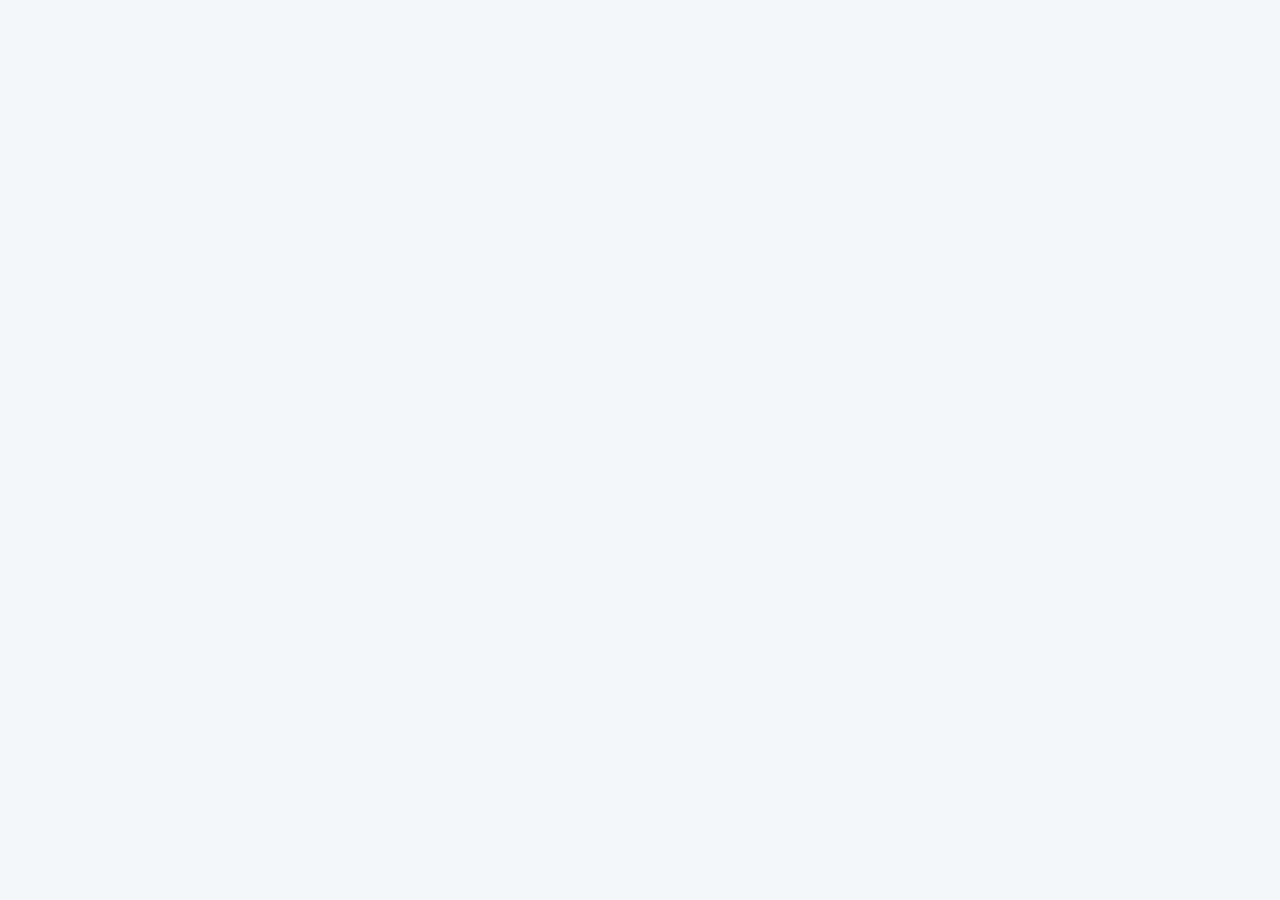
==== commit 197300c9: "Remove direct-open floating link" ====
--- a/index.html
+++ b/index.html
@@ -11,17 +11,6 @@
     html, body { width: 100%; height: 100%; margin: 0; overflow: hidden; background: #f4f7fa; }
     body { font-family: "Yu Gothic UI", "Yu Gothic", Meiryo, sans-serif; }
     .app-frame { width: 100%; height: 100%; border: 0; display: block; background: #f4f7fa; }
-    .direct-link {
-      position: fixed; right: 12px; bottom: 12px; z-index: 10;
-      min-height: 44px; display: inline-flex; align-items: center;
-      padding: 10px 14px; border-radius: 8px; color: #fff; background: #0d2c4c;
-      font-size: 14px; font-weight: 700; text-decoration: none;
-      box-shadow: 0 4px 16px rgba(13, 44, 76, .22);
-    }
-    .direct-link:focus-visible { outline: 3px solid #f2c94c; outline-offset: 2px; }
-    @media (max-width: 640px) {
-      .direct-link { right: 8px; bottom: 8px; padding: 9px 12px; font-size: 13px; }
-    }
   </style>
 </head>
 <body>
@@ -32,7 +21,6 @@
     allow="clipboard-read; clipboard-write"
     referrerpolicy="strict-origin-when-cross-origin">
   </iframe>
-  <a class="direct-link" href="https://script.google.com/macros/s/AKfycbyJiJjTwa2S8dRa51gyVZBriaWAQYiHj3lFUz1-bjTumBNun5Hu36zQ2tr7KMoMlx8b/exec" target="_blank" rel="noopener noreferrer">直接開く</a>
   <noscript>JavaScriptを有効にして、<a href="https://script.google.com/macros/s/AKfycbyJiJjTwa2S8dRa51gyVZBriaWAQYiHj3lFUz1-bjTumBNun5Hu36zQ2tr7KMoMlx8b/exec">本番システム</a>を開いてください。</noscript>
 </body>
 </html>
